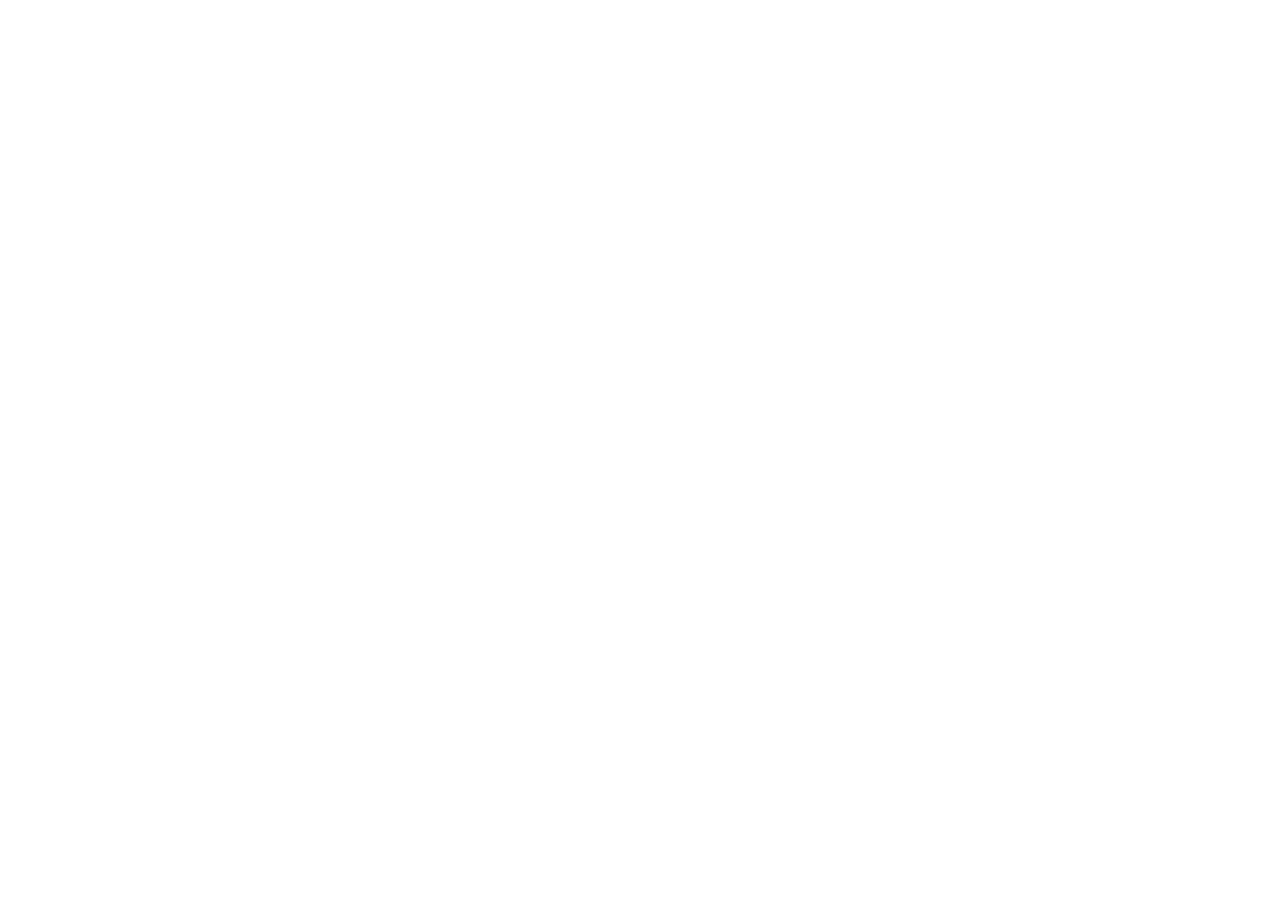
==== index.html @ 4adf553e "Add files via upload" ====
<!DOCTYPE html>
<html lang="en">
<head>
    <meta charset="UTF-8">
    <meta name="viewport" content="width=device-width, initial-scale=1.0">
    <title>Alberto Bottari's Portfolio</title>
    <link rel="icon" type="image/png" href="/assets/briefcase-black-ClYechZN.png">
  <script type="module" crossorigin src="/assets/index-JacabY4X.js"></script>
  <link rel="stylesheet" crossorigin href="/assets/index-0Kqmm0UD.css">
</head>
<body>
<div id="app"></div>

<!-- Load the Vue App -->
</body>
</html>
---- assets/index-0Kqmm0UD.css ----
.active-header[data-v-5cf8b253]{color:var(--color-favourite_yellow)!important}.custom-colorpicker[data-v-df6d7c60]{--p-colorpicker-preview-width: 2rem;--p-colorpicker-preview-height: 2rem}/*! tailwindcss v4.0.7 | MIT License | https://tailwindcss.com */@layer theme{:root,:host{--font-sans:ui-sans-serif,system-ui,sans-serif,"Apple Color Emoji","Segoe UI Emoji","Segoe UI Symbol","Noto Color Emoji";--font-serif:ui-serif,Georgia,Cambria,"Times New Roman",Times,serif;--font-mono:ui-monospace,SFMono-Regular,Menlo,Monaco,Consolas,"Liberation Mono","Courier New",monospace;--color-red-50:oklch(.971 .013 17.38);--color-red-100:oklch(.936 .032 17.717);--color-red-200:oklch(.885 .062 18.334);--color-red-300:oklch(.808 .114 19.571);--color-red-400:oklch(.704 .191 22.216);--color-red-500:oklch(.637 .237 25.331);--color-red-600:oklch(.577 .245 27.325);--color-red-700:oklch(.505 .213 27.518);--color-red-800:oklch(.444 .177 26.899);--color-red-900:oklch(.396 .141 25.723);--color-red-950:oklch(.258 .092 26.042);--color-orange-50:oklch(.98 .016 73.684);--color-orange-100:oklch(.954 .038 75.164);--color-orange-200:oklch(.901 .076 70.697);--color-orange-300:oklch(.837 .128 66.29);--color-orange-400:oklch(.75 .183 55.934);--color-orange-500:oklch(.705 .213 47.604);--color-orange-600:oklch(.646 .222 41.116);--color-orange-700:oklch(.553 .195 38.402);--color-orange-800:oklch(.47 .157 37.304);--color-orange-900:oklch(.408 .123 38.172);--color-orange-950:oklch(.266 .079 36.259);--color-amber-50:oklch(.987 .022 95.277);--color-amber-100:oklch(.962 .059 95.617);--color-amber-200:oklch(.924 .12 95.746);--color-amber-300:oklch(.879 .169 91.605);--color-amber-400:oklch(.828 .189 84.429);--color-amber-500:oklch(.769 .188 70.08);--color-amber-600:oklch(.666 .179 58.318);--color-amber-700:oklch(.555 .163 48.998);--color-amber-800:oklch(.473 .137 46.201);--color-amber-900:oklch(.414 .112 45.904);--color-amber-950:oklch(.279 .077 45.635);--color-yellow-50:oklch(.987 .026 102.212);--color-yellow-100:oklch(.973 .071 103.193);--color-yellow-200:oklch(.945 .129 101.54);--color-yellow-300:oklch(.905 .182 98.111);--color-yellow-400:oklch(.852 .199 91.936);--color-yellow-500:oklch(.795 .184 86.047);--color-yellow-600:oklch(.681 .162 75.834);--color-yellow-700:oklch(.554 .135 66.442);--color-yellow-800:oklch(.476 .114 61.907);--color-yellow-900:oklch(.421 .095 57.708);--color-yellow-950:oklch(.286 .066 53.813);--color-lime-50:oklch(.986 .031 120.757);--color-lime-100:oklch(.967 .067 122.328);--color-lime-200:oklch(.938 .127 124.321);--color-lime-300:oklch(.897 .196 126.665);--color-lime-400:oklch(.841 .238 128.85);--color-lime-500:oklch(.768 .233 130.85);--color-lime-600:oklch(.648 .2 131.684);--color-lime-700:oklch(.532 .157 131.589);--color-lime-800:oklch(.453 .124 130.933);--color-lime-900:oklch(.405 .101 131.063);--color-lime-950:oklch(.274 .072 132.109);--color-green-50:oklch(.982 .018 155.826);--color-green-100:oklch(.962 .044 156.743);--color-green-200:oklch(.925 .084 155.995);--color-green-300:oklch(.871 .15 154.449);--color-green-400:oklch(.792 .209 151.711);--color-green-500:oklch(.723 .219 149.579);--color-green-600:oklch(.627 .194 149.214);--color-green-700:oklch(.527 .154 150.069);--color-green-800:oklch(.448 .119 151.328);--color-green-900:oklch(.393 .095 152.535);--color-green-950:oklch(.266 .065 152.934);--color-emerald-50:oklch(.979 .021 166.113);--color-emerald-100:oklch(.95 .052 163.051);--color-emerald-200:oklch(.905 .093 164.15);--color-emerald-300:oklch(.845 .143 164.978);--color-emerald-400:oklch(.765 .177 163.223);--color-emerald-500:oklch(.696 .17 162.48);--color-emerald-600:oklch(.596 .145 163.225);--color-emerald-700:oklch(.508 .118 165.612);--color-emerald-800:oklch(.432 .095 166.913);--color-emerald-900:oklch(.378 .077 168.94);--color-emerald-950:oklch(.262 .051 172.552);--color-teal-50:oklch(.984 .014 180.72);--color-teal-100:oklch(.953 .051 180.801);--color-teal-200:oklch(.91 .096 180.426);--color-teal-300:oklch(.855 .138 181.071);--color-teal-400:oklch(.777 .152 181.912);--color-teal-500:oklch(.704 .14 182.503);--color-teal-600:oklch(.6 .118 184.704);--color-teal-700:oklch(.511 .096 186.391);--color-teal-800:oklch(.437 .078 188.216);--color-teal-900:oklch(.386 .063 188.416);--color-teal-950:oklch(.277 .046 192.524);--color-cyan-50:oklch(.984 .019 200.873);--color-cyan-100:oklch(.956 .045 203.388);--color-cyan-200:oklch(.917 .08 205.041);--color-cyan-300:oklch(.865 .127 207.078);--color-cyan-400:oklch(.789 .154 211.53);--color-cyan-500:oklch(.715 .143 215.221);--color-cyan-600:oklch(.609 .126 221.723);--color-cyan-700:oklch(.52 .105 223.128);--color-cyan-800:oklch(.45 .085 224.283);--color-cyan-900:oklch(.398 .07 227.392);--color-cyan-950:oklch(.302 .056 229.695);--color-sky-50:oklch(.977 .013 236.62);--color-sky-100:oklch(.951 .026 236.824);--color-sky-200:oklch(.901 .058 230.902);--color-sky-300:oklch(.828 .111 230.318);--color-sky-400:oklch(.746 .16 232.661);--color-sky-500:oklch(.685 .169 237.323);--color-sky-600:oklch(.588 .158 241.966);--color-sky-700:oklch(.5 .134 242.749);--color-sky-800:oklch(.443 .11 240.79);--color-sky-900:oklch(.391 .09 240.876);--color-sky-950:oklch(.293 .066 243.157);--color-blue-50:oklch(.97 .014 254.604);--color-blue-100:oklch(.932 .032 255.585);--color-blue-200:oklch(.882 .059 254.128);--color-blue-300:oklch(.809 .105 251.813);--color-blue-400:oklch(.707 .165 254.624);--color-blue-500:oklch(.623 .214 259.815);--color-blue-600:oklch(.546 .245 262.881);--color-blue-700:oklch(.488 .243 264.376);--color-blue-800:oklch(.424 .199 265.638);--color-blue-900:oklch(.379 .146 265.522);--color-blue-950:oklch(.282 .091 267.935);--color-indigo-50:oklch(.962 .018 272.314);--color-indigo-100:oklch(.93 .034 272.788);--color-indigo-200:oklch(.87 .065 274.039);--color-indigo-300:oklch(.785 .115 274.713);--color-indigo-400:oklch(.673 .182 276.935);--color-indigo-500:oklch(.585 .233 277.117);--color-indigo-600:oklch(.511 .262 276.966);--color-indigo-700:oklch(.457 .24 277.023);--color-indigo-800:oklch(.398 .195 277.366);--color-indigo-900:oklch(.359 .144 278.697);--color-indigo-950:oklch(.257 .09 281.288);--color-violet-50:oklch(.969 .016 293.756);--color-violet-100:oklch(.943 .029 294.588);--color-violet-200:oklch(.894 .057 293.283);--color-violet-300:oklch(.811 .111 293.571);--color-violet-400:oklch(.702 .183 293.541);--color-violet-500:oklch(.606 .25 292.717);--color-violet-600:oklch(.541 .281 293.009);--color-violet-700:oklch(.491 .27 292.581);--color-violet-800:oklch(.432 .232 292.759);--color-violet-900:oklch(.38 .189 293.745);--color-violet-950:oklch(.283 .141 291.089);--color-purple-50:oklch(.977 .014 308.299);--color-purple-100:oklch(.946 .033 307.174);--color-purple-200:oklch(.902 .063 306.703);--color-purple-300:oklch(.827 .119 306.383);--color-purple-400:oklch(.714 .203 305.504);--color-purple-500:oklch(.627 .265 303.9);--color-purple-600:oklch(.558 .288 302.321);--color-purple-700:oklch(.496 .265 301.924);--color-purple-800:oklch(.438 .218 303.724);--color-purple-900:oklch(.381 .176 304.987);--color-purple-950:oklch(.291 .149 302.717);--color-fuchsia-50:oklch(.977 .017 320.058);--color-fuchsia-100:oklch(.952 .037 318.852);--color-fuchsia-200:oklch(.903 .076 319.62);--color-fuchsia-300:oklch(.833 .145 321.434);--color-fuchsia-400:oklch(.74 .238 322.16);--color-fuchsia-500:oklch(.667 .295 322.15);--color-fuchsia-600:oklch(.591 .293 322.896);--color-fuchsia-700:oklch(.518 .253 323.949);--color-fuchsia-800:oklch(.452 .211 324.591);--color-fuchsia-900:oklch(.401 .17 325.612);--color-fuchsia-950:oklch(.293 .136 325.661);--color-pink-50:oklch(.971 .014 343.198);--color-pink-100:oklch(.948 .028 342.258);--color-pink-200:oklch(.899 .061 343.231);--color-pink-300:oklch(.823 .12 346.018);--color-pink-400:oklch(.718 .202 349.761);--color-pink-500:oklch(.656 .241 354.308);--color-pink-600:oklch(.592 .249 .584);--color-pink-700:oklch(.525 .223 3.958);--color-pink-800:oklch(.459 .187 3.815);--color-pink-900:oklch(.408 .153 2.432);--color-pink-950:oklch(.284 .109 3.907);--color-rose-50:oklch(.969 .015 12.422);--color-rose-100:oklch(.941 .03 12.58);--color-rose-200:oklch(.892 .058 10.001);--color-rose-300:oklch(.81 .117 11.638);--color-rose-400:oklch(.712 .194 13.428);--color-rose-500:oklch(.645 .246 16.439);--color-rose-600:oklch(.586 .253 17.585);--color-rose-700:oklch(.514 .222 16.935);--color-rose-800:oklch(.455 .188 13.697);--color-rose-900:oklch(.41 .159 10.272);--color-rose-950:oklch(.271 .105 12.094);--color-slate-50:oklch(.984 .003 247.858);--color-slate-100:oklch(.968 .007 247.896);--color-slate-200:oklch(.929 .013 255.508);--color-slate-300:oklch(.869 .022 252.894);--color-slate-400:oklch(.704 .04 256.788);--color-slate-500:oklch(.554 .046 257.417);--color-slate-600:oklch(.446 .043 257.281);--color-slate-700:oklch(.372 .044 257.287);--color-slate-800:oklch(.279 .041 260.031);--color-slate-900:oklch(.208 .042 265.755);--color-slate-950:oklch(.129 .042 264.695);--color-gray-50:oklch(.985 .002 247.839);--color-gray-100:oklch(.967 .003 264.542);--color-gray-200:oklch(.928 .006 264.531);--color-gray-300:oklch(.872 .01 258.338);--color-gray-400:oklch(.707 .022 261.325);--color-gray-500:oklch(.551 .027 264.364);--color-gray-600:oklch(.446 .03 256.802);--color-gray-700:oklch(.373 .034 259.733);--color-gray-800:oklch(.278 .033 256.848);--color-gray-900:oklch(.21 .034 264.665);--color-gray-950:oklch(.13 .028 261.692);--color-zinc-50:oklch(.985 0 0);--color-zinc-100:oklch(.967 .001 286.375);--color-zinc-200:oklch(.92 .004 286.32);--color-zinc-300:oklch(.871 .006 286.286);--color-zinc-400:oklch(.705 .015 286.067);--color-zinc-500:oklch(.552 .016 285.938);--color-zinc-600:oklch(.442 .017 285.786);--color-zinc-700:oklch(.37 .013 285.805);--color-zinc-800:oklch(.274 .006 286.033);--color-zinc-900:oklch(.21 .006 285.885);--color-zinc-950:oklch(.141 .005 285.823);--color-neutral-50:oklch(.985 0 0);--color-neutral-100:oklch(.97 0 0);--color-neutral-200:oklch(.922 0 0);--color-neutral-300:oklch(.87 0 0);--color-neutral-400:oklch(.708 0 0);--color-neutral-500:oklch(.556 0 0);--color-neutral-600:oklch(.439 0 0);--color-neutral-700:oklch(.371 0 0);--color-neutral-800:oklch(.269 0 0);--color-neutral-900:oklch(.205 0 0);--color-neutral-950:oklch(.145 0 0);--color-stone-50:oklch(.985 .001 106.423);--color-stone-100:oklch(.97 .001 106.424);--color-stone-200:oklch(.923 .003 48.717);--color-stone-300:oklch(.869 .005 56.366);--color-stone-400:oklch(.709 .01 56.259);--color-stone-500:oklch(.553 .013 58.071);--color-stone-600:oklch(.444 .011 73.639);--color-stone-700:oklch(.374 .01 67.558);--color-stone-800:oklch(.268 .007 34.298);--color-stone-900:oklch(.216 .006 56.043);--color-stone-950:oklch(.147 .004 49.25);--color-black:#000;--color-white:#fff;--spacing:.25rem;--breakpoint-sm:40rem;--breakpoint-md:48rem;--breakpoint-lg:64rem;--breakpoint-xl:80rem;--breakpoint-2xl:96rem;--container-3xs:16rem;--container-2xs:18rem;--container-xs:20rem;--container-sm:24rem;--container-md:28rem;--container-lg:32rem;--container-xl:36rem;--container-2xl:42rem;--container-3xl:48rem;--container-4xl:56rem;--container-5xl:64rem;--container-6xl:72rem;--container-7xl:80rem;--text-xs:.75rem;--text-xs--line-height:calc(1/.75);--text-sm:.875rem;--text-sm--line-height:calc(1.25/.875);--text-base:1rem;--text-base--line-height: 1.5 ;--text-lg:1.125rem;--text-lg--line-height:calc(1.75/1.125);--text-xl:1.25rem;--text-xl--line-height:calc(1.75/1.25);--text-2xl:1.5rem;--text-2xl--line-height:calc(2/1.5);--text-3xl:1.875rem;--text-3xl--line-height: 1.2 ;--text-4xl:2.25rem;--text-4xl--line-height:calc(2.5/2.25);--text-5xl:3rem;--text-5xl--line-height:1;--text-6xl:3.75rem;--text-6xl--line-height:1;--text-7xl:4.5rem;--text-7xl--line-height:1;--text-8xl:6rem;--text-8xl--line-height:1;--text-9xl:8rem;--text-9xl--line-height:1;--font-weight-thin:100;--font-weight-extralight:200;--font-weight-light:300;--font-weight-normal:400;--font-weight-medium:500;--font-weight-semibold:600;--font-weight-bold:700;--font-weight-extrabold:800;--font-weight-black:900;--tracking-tighter:-.05em;--tracking-tight:-.025em;--tracking-normal:0em;--tracking-wide:.025em;--tracking-wider:.05em;--tracking-widest:.1em;--leading-tight:1.25;--leading-snug:1.375;--leading-normal:1.5;--leading-relaxed:1.625;--leading-loose:2;--radius-xs:.125rem;--radius-sm:.25rem;--radius-md:.375rem;--radius-lg:.5rem;--radius-xl:.75rem;--radius-2xl:1rem;--radius-3xl:1.5rem;--radius-4xl:2rem;--shadow-2xs:0 1px #0000000d;--shadow-xs:0 1px 2px 0 #0000000d;--shadow-sm:0 1px 3px 0 #0000001a,0 1px 2px -1px #0000001a;--shadow-md:0 4px 6px -1px #0000001a,0 2px 4px -2px #0000001a;--shadow-lg:0 10px 15px -3px #0000001a,0 4px 6px -4px #0000001a;--shadow-xl:0 20px 25px -5px #0000001a,0 8px 10px -6px #0000001a;--shadow-2xl:0 25px 50px -12px #00000040;--inset-shadow-2xs:inset 0 1px #0000000d;--inset-shadow-xs:inset 0 1px 1px #0000000d;--inset-shadow-sm:inset 0 2px 4px #0000000d;--drop-shadow-xs:0 1px 1px #0000000d;--drop-shadow-sm:0 1px 2px #00000026;--drop-shadow-md:0 3px 3px #0000001f;--drop-shadow-lg:0 4px 4px #00000026;--drop-shadow-xl:0 9px 7px #0000001a;--drop-shadow-2xl:0 25px 25px #00000026;--ease-in:cubic-bezier(.4,0,1,1);--ease-out:cubic-bezier(0,0,.2,1);--ease-in-out:cubic-bezier(.4,0,.2,1);--animate-spin:spin 1s linear infinite;--animate-ping:ping 1s cubic-bezier(0,0,.2,1)infinite;--animate-pulse:pulse 2s cubic-bezier(.4,0,.6,1)infinite;--animate-bounce:bounce 1s infinite;--blur-xs:4px;--blur-sm:8px;--blur-md:12px;--blur-lg:16px;--blur-xl:24px;--blur-2xl:40px;--blur-3xl:64px;--perspective-dramatic:100px;--perspective-near:300px;--perspective-normal:500px;--perspective-midrange:800px;--perspective-distant:1200px;--aspect-video:16/9;--default-transition-duration:.15s;--default-transition-timing-function:cubic-bezier(.4,0,.2,1);--default-font-family:var(--font-sans);--default-font-feature-settings:var(--font-sans--font-feature-settings);--default-font-variation-settings:var(--font-sans--font-variation-settings);--default-mono-font-family:var(--font-mono);--default-mono-font-feature-settings:var(--font-mono--font-feature-settings);--default-mono-font-variation-settings:var(--font-mono--font-variation-settings);--color-favourite_yellow:#fa0}}@layer base{*,:after,:before,::backdrop{box-sizing:border-box;border:0 solid;margin:0;padding:0}::file-selector-button{box-sizing:border-box;border:0 solid;margin:0;padding:0}html,:host{-webkit-text-size-adjust:100%;-moz-tab-size:4;tab-size:4;line-height:1.5;font-family:var(--default-font-family,ui-sans-serif,system-ui,sans-serif,"Apple Color Emoji","Segoe UI Emoji","Segoe UI Symbol","Noto Color Emoji");font-feature-settings:var(--default-font-feature-settings,normal);font-variation-settings:var(--default-font-variation-settings,normal);-webkit-tap-highlight-color:transparent}body{line-height:inherit}hr{height:0;color:inherit;border-top-width:1px}abbr:where([title]){-webkit-text-decoration:underline dotted;text-decoration:underline dotted}h1,h2,h3,h4,h5,h6{font-size:inherit;font-weight:inherit}a{color:inherit;-webkit-text-decoration:inherit;text-decoration:inherit}b,strong{font-weight:bolder}code,kbd,samp,pre{font-family:var(--default-mono-font-family,ui-monospace,SFMono-Regular,Menlo,Monaco,Consolas,"Liberation Mono","Courier New",monospace);font-feature-settings:var(--default-mono-font-feature-settings,normal);font-variation-settings:var(--default-mono-font-variation-settings,normal);font-size:1em}small{font-size:80%}sub,sup{vertical-align:baseline;font-size:75%;line-height:0;position:relative}sub{bottom:-.25em}sup{top:-.5em}table{text-indent:0;border-color:inherit;border-collapse:collapse}:-moz-focusring{outline:auto}progress{vertical-align:baseline}summary{display:list-item}ol,ul,menu{list-style:none}img,svg,video,canvas,audio,iframe,embed,object{vertical-align:middle;display:block}img,video{max-width:100%;height:auto}button,input,select,optgroup,textarea{font:inherit;font-feature-settings:inherit;font-variation-settings:inherit;letter-spacing:inherit;color:inherit;opacity:1;background-color:#0000;border-radius:0}::file-selector-button{font:inherit;font-feature-settings:inherit;font-variation-settings:inherit;letter-spacing:inherit;color:inherit;opacity:1;background-color:#0000;border-radius:0}:where(select:is([multiple],[size])) optgroup{font-weight:bolder}:where(select:is([multiple],[size])) optgroup option{padding-inline-start:20px}::file-selector-button{margin-inline-end:4px}::placeholder{opacity:1;color:color-mix(in oklab,currentColor 50%,transparent)}textarea{resize:vertical}::-webkit-search-decoration{-webkit-appearance:none}::-webkit-date-and-time-value{min-height:1lh;text-align:inherit}::-webkit-datetime-edit{display:inline-flex}::-webkit-datetime-edit-fields-wrapper{padding:0}::-webkit-datetime-edit{padding-block:0}::-webkit-datetime-edit-year-field{padding-block:0}::-webkit-datetime-edit-month-field{padding-block:0}::-webkit-datetime-edit-day-field{padding-block:0}::-webkit-datetime-edit-hour-field{padding-block:0}::-webkit-datetime-edit-minute-field{padding-block:0}::-webkit-datetime-edit-second-field{padding-block:0}::-webkit-datetime-edit-millisecond-field{padding-block:0}::-webkit-datetime-edit-meridiem-field{padding-block:0}:-moz-ui-invalid{box-shadow:none}button,input:where([type=button],[type=reset],[type=submit]){-webkit-appearance:button;-moz-appearance:button;appearance:button}::file-selector-button{-webkit-appearance:button;-moz-appearance:button;appearance:button}::-webkit-inner-spin-button{height:auto}::-webkit-outer-spin-button{height:auto}[hidden]:where(:not([hidden=until-found])){display:none!important}}@layer components;@layer utilities{.visible{visibility:visible}.sr-only{clip:rect(0,0,0,0);white-space:nowrap;border-width:0;width:1px;height:1px;margin:-1px;padding:0;position:absolute;overflow:hidden}.absolute{position:absolute}.fixed{position:fixed}.relative{position:relative}.static{position:static}.sticky{position:sticky}.z-10{z-index:10}.\!container{width:100%!important}@media (width>=40rem){.\!container{max-width:40rem!important}}@media (width>=48rem){.\!container{max-width:48rem!important}}@media (width>=64rem){.\!container{max-width:64rem!important}}@media (width>=80rem){.\!container{max-width:80rem!important}}@media (width>=96rem){.\!container{max-width:96rem!important}}.container{width:100%}@media (width>=40rem){.container{max-width:40rem}}@media (width>=48rem){.container{max-width:48rem}}@media (width>=64rem){.container{max-width:64rem}}@media (width>=80rem){.container{max-width:80rem}}@media (width>=96rem){.container{max-width:96rem}}.m-0{margin:calc(var(--spacing)*0)}.m-3{margin:calc(var(--spacing)*3)}.m-4{margin:calc(var(--spacing)*4)}.m-auto{margin:auto}.mx-auto{margin-inline:auto}.my-auto{margin-block:auto}.mt-2{margin-top:calc(var(--spacing)*2)}.mt-4{margin-top:calc(var(--spacing)*4)}.mt-10{margin-top:calc(var(--spacing)*10)}.mr-2{margin-right:calc(var(--spacing)*2)}.mb-8{margin-bottom:calc(var(--spacing)*8)}.block{display:block}.flex{display:flex}.grid{display:grid}.hidden{display:none}.inline{display:inline}.inline-block{display:inline-block}.inline-flex{display:inline-flex}.table{display:table}.aspect-\[3\/4\]{aspect-ratio:3/4}.h-8{height:calc(var(--spacing)*8)}.h-64{height:calc(var(--spacing)*64)}.h-full{height:100%}.max-h-90{max-height:calc(var(--spacing)*90)}.w-8{width:calc(var(--spacing)*8)}.w-10{width:calc(var(--spacing)*10)}.w-22{width:calc(var(--spacing)*22)}.w-fit{width:fit-content}.w-full{width:100%}.max-w-4xl{max-width:var(--container-4xl)}.max-w-7xl{max-width:var(--container-7xl)}.max-w-\[10rem\]{max-width:10rem}.flex-shrink{flex-shrink:1}.flex-grow{flex-grow:1}.transform{transform:var(--tw-rotate-x)var(--tw-rotate-y)var(--tw-rotate-z)var(--tw-skew-x)var(--tw-skew-y)}.cursor-not-allowed{cursor:not-allowed}.cursor-pointer{cursor:pointer}.resize{resize:both}.grid-cols-1{grid-template-columns:repeat(1,minmax(0,1fr))}.flex-col{flex-direction:column}.flex-row{flex-direction:row}.flex-wrap{flex-wrap:wrap}.place-content-center{place-content:center}.items-center{align-items:center}.justify-center{justify-content:center}.gap-2{gap:calc(var(--spacing)*2)}.gap-4{gap:calc(var(--spacing)*4)}.gap-8{gap:calc(var(--spacing)*8)}:where(.space-y-2>:not(:last-child)){--tw-space-y-reverse:0;margin-block-start:calc(calc(var(--spacing)*2)*var(--tw-space-y-reverse));margin-block-end:calc(calc(var(--spacing)*2)*calc(1 - var(--tw-space-y-reverse)))}:where(.space-y-10>:not(:last-child)){--tw-space-y-reverse:0;margin-block-start:calc(calc(var(--spacing)*10)*var(--tw-space-y-reverse));margin-block-end:calc(calc(var(--spacing)*10)*calc(1 - var(--tw-space-y-reverse)))}:where(.space-x-4>:not(:last-child)){--tw-space-x-reverse:0;margin-inline-start:calc(calc(var(--spacing)*4)*var(--tw-space-x-reverse));margin-inline-end:calc(calc(var(--spacing)*4)*calc(1 - var(--tw-space-x-reverse)))}.rounded{border-radius:.25rem}.rounded-full{border-radius:3.40282e38px}.rounded-md{border-radius:var(--radius-md)}.rounded-xs{border-radius:var(--radius-xs)}.border{border-style:var(--tw-border-style);border-width:1px}.bg-white{background-color:var(--color-white)}.bg-cover{background-size:cover}.bg-center{background-position:50%}.object-contain{object-fit:contain}.p-1{padding:calc(var(--spacing)*1)}.p-2{padding:calc(var(--spacing)*2)}.px-3{padding-inline:calc(var(--spacing)*3)}.px-4{padding-inline:calc(var(--spacing)*4)}.px-12{padding-inline:calc(var(--spacing)*12)}.py-1{padding-block:calc(var(--spacing)*1)}.py-6{padding-block:calc(var(--spacing)*6)}.pt-1{padding-top:calc(var(--spacing)*1)}.pt-4{padding-top:calc(var(--spacing)*4)}.pt-6{padding-top:calc(var(--spacing)*6)}.pt-8{padding-top:calc(var(--spacing)*8)}.pb-2{padding-bottom:calc(var(--spacing)*2)}.pb-4{padding-bottom:calc(var(--spacing)*4)}.pb-6{padding-bottom:calc(var(--spacing)*6)}.pb-10{padding-bottom:calc(var(--spacing)*10)}.pb-12{padding-bottom:calc(var(--spacing)*12)}.pl-2{padding-left:calc(var(--spacing)*2)}.pl-4{padding-left:calc(var(--spacing)*4)}.text-center{text-align:center}.font-mono{font-family:var(--font-mono)}.text-lg{font-size:var(--text-lg);line-height:var(--tw-leading,var(--text-lg--line-height))}.text-sm{font-size:var(--text-sm);line-height:var(--tw-leading,var(--text-sm--line-height))}.text-xl{font-size:var(--text-xl);line-height:var(--tw-leading,var(--text-xl--line-height))}.font-bold{--tw-font-weight:var(--font-weight-bold);font-weight:var(--font-weight-bold)}.font-medium{--tw-font-weight:var(--font-weight-medium);font-weight:var(--font-weight-medium)}.text-black{color:var(--color-black)}.text-favourite_yellow{color:var(--color-favourite_yellow)}.text-gray-400{color:var(--color-gray-400)}.text-white{color:var(--color-white)}.capitalize{text-transform:capitalize}.lowercase{text-transform:lowercase}.uppercase{text-transform:uppercase}.underline{text-decoration-line:underline}.ring{--tw-ring-shadow:var(--tw-ring-inset,)0 0 0 calc(1px + var(--tw-ring-offset-width))var(--tw-ring-color,currentColor);box-shadow:var(--tw-inset-shadow),var(--tw-inset-ring-shadow),var(--tw-ring-offset-shadow),var(--tw-ring-shadow),var(--tw-shadow)}.shadow,.shadow-sm{--tw-shadow:0 1px 3px 0 var(--tw-shadow-color,#0000001a),0 1px 2px -1px var(--tw-shadow-color,#0000001a);box-shadow:var(--tw-inset-shadow),var(--tw-inset-ring-shadow),var(--tw-ring-offset-shadow),var(--tw-ring-shadow),var(--tw-shadow)}.outline{outline-style:var(--tw-outline-style);outline-width:1px}.blur{--tw-blur:blur(8px);filter:var(--tw-blur,)var(--tw-brightness,)var(--tw-contrast,)var(--tw-grayscale,)var(--tw-hue-rotate,)var(--tw-invert,)var(--tw-saturate,)var(--tw-sepia,)var(--tw-drop-shadow,)}.\!filter{filter:var(--tw-blur,)var(--tw-brightness,)var(--tw-contrast,)var(--tw-grayscale,)var(--tw-hue-rotate,)var(--tw-invert,)var(--tw-saturate,)var(--tw-sepia,)var(--tw-drop-shadow,)!important}.filter{filter:var(--tw-blur,)var(--tw-brightness,)var(--tw-contrast,)var(--tw-grayscale,)var(--tw-hue-rotate,)var(--tw-invert,)var(--tw-saturate,)var(--tw-sepia,)var(--tw-drop-shadow,)}.\!transition{transition-property:color,background-color,border-color,outline-color,text-decoration-color,fill,stroke,--tw-gradient-from,--tw-gradient-via,--tw-gradient-to,opacity,box-shadow,transform,translate,scale,rotate,filter,-webkit-backdrop-filter,backdrop-filter!important;transition-timing-function:var(--tw-ease,var(--default-transition-timing-function))!important;transition-duration:var(--tw-duration,var(--default-transition-duration))!important}.transition{transition-property:color,background-color,border-color,outline-color,text-decoration-color,fill,stroke,--tw-gradient-from,--tw-gradient-via,--tw-gradient-to,opacity,box-shadow,transform,translate,scale,rotate,filter,-webkit-backdrop-filter,backdrop-filter;transition-timing-function:var(--tw-ease,var(--default-transition-timing-function));transition-duration:var(--tw-duration,var(--default-transition-duration))}.duration-300{--tw-duration:.3s;transition-duration:.3s}.ease-in-out{--tw-ease:var(--ease-in-out);transition-timing-function:var(--ease-in-out)}@media (hover:hover){.hover\:underline:hover{text-decoration-line:underline}}@media (width<64rem){.max-lg\:flex{display:flex}.max-lg\:h-full{height:100%}.max-lg\:items-center{align-items:center}.max-lg\:justify-center{justify-content:center}}@media (width<40rem){.max-sm\:w-full{width:100%}.max-sm\:justify-center{justify-content:center}.max-sm\:text-center{text-align:center}}@media (width>=400px){.min-\[400px\]\:px-16{padding-inline:calc(var(--spacing)*16)}}@media (width>=500px){.min-\[500px\]\:px-30{padding-inline:calc(var(--spacing)*30)}}@media (width>=40rem){.sm\:block{display:block}.sm\:hidden{display:none}.sm\:w-25{width:calc(var(--spacing)*25)}.sm\:w-fit{width:fit-content}.sm\:p-2{padding:calc(var(--spacing)*2)}.sm\:p-4{padding:calc(var(--spacing)*4)}.sm\:px-0{padding-inline:calc(var(--spacing)*0)}}@media (width>=48rem){.md\:order-1{order:1}.md\:order-2{order:2}.md\:order-none{order:0}.md\:w-31{width:calc(var(--spacing)*31)}.md\:grid-cols-2{grid-template-columns:repeat(2,minmax(0,1fr))}.md\:flex-row{flex-direction:row}.md\:p-7{padding:calc(var(--spacing)*7)}}@media (width>=64rem){.lg\:w-28{width:calc(var(--spacing)*28)}.lg\:place-content-center{place-content:center}}}#app{height:100%}.headerless-panel{--p-panel-header-padding:0;--p-panel-content-padding:.25rem;--p-panel-footer-padding:0}.custom-icon{font-size:5rem}.custom-carousel{--p-carousel-indicator-active-background:var(--color-favourite_yellow)}.CVButton{color:#fff;border-radius:6px;padding:4px 12px;font-size:14px;text-decoration:none;position:absolute;top:8px;right:8px;box-shadow:2px 2px 5px #fff}@keyframes spin{to{transform:rotate(360deg)}}@keyframes ping{75%,to{opacity:0;transform:scale(2)}}@keyframes pulse{50%{opacity:.5}}@keyframes bounce{0%,to{animation-timing-function:cubic-bezier(.8,0,1,1);transform:translateY(-25%)}50%{animation-timing-function:cubic-bezier(0,0,.2,1);transform:none}}@property --tw-rotate-x{syntax:"*";inherits:false;initial-value:rotateX(0)}@property --tw-rotate-y{syntax:"*";inherits:false;initial-value:rotateY(0)}@property --tw-rotate-z{syntax:"*";inherits:false;initial-value:rotateZ(0)}@property --tw-skew-x{syntax:"*";inherits:false;initial-value:skewX(0)}@property --tw-skew-y{syntax:"*";inherits:false;initial-value:skewY(0)}@property --tw-space-y-reverse{syntax:"*";inherits:false;initial-value:0}@property --tw-space-x-reverse{syntax:"*";inherits:false;initial-value:0}@property --tw-border-style{syntax:"*";inherits:false;initial-value:solid}@property --tw-font-weight{syntax:"*";inherits:false}@property --tw-shadow{syntax:"*";inherits:false;initial-value:0 0 #0000}@property --tw-shadow-color{syntax:"*";inherits:false}@property --tw-inset-shadow{syntax:"*";inherits:false;initial-value:0 0 #0000}@property --tw-inset-shadow-color{syntax:"*";inherits:false}@property --tw-ring-color{syntax:"*";inherits:false}@property --tw-ring-shadow{syntax:"*";inherits:false;initial-value:0 0 #0000}@property --tw-inset-ring-color{syntax:"*";inherits:false}@property --tw-inset-ring-shadow{syntax:"*";inherits:false;initial-value:0 0 #0000}@property --tw-ring-inset{syntax:"*";inherits:false}@property --tw-ring-offset-width{syntax:"<length>";inherits:false;initial-value:0}@property --tw-ring-offset-color{syntax:"*";inherits:false;initial-value:#fff}@property --tw-ring-offset-shadow{syntax:"*";inherits:false;initial-value:0 0 #0000}@property --tw-outline-style{syntax:"*";inherits:false;initial-value:solid}@property --tw-blur{syntax:"*";inherits:false}@property --tw-brightness{syntax:"*";inherits:false}@property --tw-contrast{syntax:"*";inherits:false}@property --tw-grayscale{syntax:"*";inherits:false}@property --tw-hue-rotate{syntax:"*";inherits:false}@property --tw-invert{syntax:"*";inherits:false}@property --tw-opacity{syntax:"*";inherits:false}@property --tw-saturate{syntax:"*";inherits:false}@property --tw-sepia{syntax:"*";inherits:false}@property --tw-drop-shadow{syntax:"*";inherits:false}@property --tw-duration{syntax:"*";inherits:false}@property --tw-ease{syntax:"*";inherits:false}@font-face{font-family:primeicons;font-display:block;src:url(/assets/primeicons-DMOk5skT.eot);src:url(/assets/primeicons-DMOk5skT.eot?#iefix) format("embedded-opentype"),url(/assets/primeicons-C6QP2o4f.woff2) format("woff2"),url(/assets/primeicons-WjwUDZjB.woff) format("woff"),url(/assets/primeicons-MpK4pl85.ttf) format("truetype"),url(/assets/primeicons-Dr5RGzOO.svg?#primeicons) format("svg");font-weight:400;font-style:normal}.pi{font-family:primeicons;speak:none;font-style:normal;font-weight:400;font-variant:normal;text-transform:none;line-height:1;display:inline-block;-webkit-font-smoothing:antialiased;-moz-osx-font-smoothing:grayscale}.pi:before{--webkit-backface-visibility:hidden;backface-visibility:hidden}.pi-fw{width:1.28571429em;text-align:center}.pi-spin{-webkit-animation:fa-spin 2s infinite linear;animation:fa-spin 2s infinite linear}@media (prefers-reduced-motion: reduce){.pi-spin{-webkit-animation-delay:-1ms;animation-delay:-1ms;-webkit-animation-duration:1ms;animation-duration:1ms;-webkit-animation-iteration-count:1;animation-iteration-count:1;-webkit-transition-delay:0s;transition-delay:0s;-webkit-transition-duration:0s;transition-duration:0s}}@-webkit-keyframes fa-spin{0%{-webkit-transform:rotate(0deg);transform:rotate(0)}to{-webkit-transform:rotate(359deg);transform:rotate(359deg)}}@keyframes fa-spin{0%{-webkit-transform:rotate(0deg);transform:rotate(0)}to{-webkit-transform:rotate(359deg);transform:rotate(359deg)}}.pi-folder-plus:before{content:""}.pi-receipt:before{content:""}.pi-asterisk:before{content:""}.pi-face-smile:before{content:""}.pi-pinterest:before{content:""}.pi-expand:before{content:""}.pi-pen-to-square:before{content:""}.pi-wave-pulse:before{content:""}.pi-turkish-lira:before{content:""}.pi-spinner-dotted:before{content:""}.pi-crown:before{content:""}.pi-pause-circle:before{content:""}.pi-warehouse:before{content:""}.pi-objects-column:before{content:""}.pi-clipboard:before{content:""}.pi-play-circle:before{content:""}.pi-venus:before{content:""}.pi-cart-minus:before{content:""}.pi-file-plus:before{content:""}.pi-microchip:before{content:""}.pi-twitch:before{content:""}.pi-building-columns:before{content:""}.pi-file-check:before{content:""}.pi-microchip-ai:before{content:""}.pi-trophy:before{content:""}.pi-barcode:before{content:""}.pi-file-arrow-up:before{content:""}.pi-mars:before{content:""}.pi-tiktok:before{content:""}.pi-arrow-up-right-and-arrow-down-left-from-center:before{content:""}.pi-ethereum:before{content:""}.pi-list-check:before{content:""}.pi-thumbtack:before{content:""}.pi-arrow-down-left-and-arrow-up-right-to-center:before{content:""}.pi-equals:before{content:""}.pi-lightbulb:before{content:""}.pi-star-half:before{content:""}.pi-address-book:before{content:""}.pi-chart-scatter:before{content:""}.pi-indian-rupee:before{content:""}.pi-star-half-fill:before{content:""}.pi-cart-arrow-down:before{content:""}.pi-calendar-clock:before{content:""}.pi-sort-up-fill:before{content:""}.pi-sparkles:before{content:""}.pi-bullseye:before{content:""}.pi-sort-down-fill:before{content:""}.pi-graduation-cap:before{content:""}.pi-hammer:before{content:""}.pi-bell-slash:before{content:""}.pi-gauge:before{content:""}.pi-shop:before{content:""}.pi-headphones:before{content:""}.pi-eraser:before{content:""}.pi-stopwatch:before{content:""}.pi-verified:before{content:""}.pi-delete-left:before{content:""}.pi-hourglass:before{content:""}.pi-truck:before{content:""}.pi-wrench:before{content:""}.pi-microphone:before{content:""}.pi-megaphone:before{content:""}.pi-arrow-right-arrow-left:before{content:""}.pi-bitcoin:before{content:""}.pi-file-edit:before{content:""}.pi-language:before{content:""}.pi-file-export:before{content:""}.pi-file-import:before{content:""}.pi-file-word:before{content:""}.pi-gift:before{content:""}.pi-cart-plus:before{content:""}.pi-thumbs-down-fill:before{content:""}.pi-thumbs-up-fill:before{content:""}.pi-arrows-alt:before{content:""}.pi-calculator:before{content:""}.pi-sort-alt-slash:before{content:""}.pi-arrows-h:before{content:""}.pi-arrows-v:before{content:""}.pi-pound:before{content:""}.pi-prime:before{content:""}.pi-chart-pie:before{content:""}.pi-reddit:before{content:""}.pi-code:before{content:""}.pi-sync:before{content:""}.pi-shopping-bag:before{content:""}.pi-server:before{content:""}.pi-database:before{content:""}.pi-hashtag:before{content:""}.pi-bookmark-fill:before{content:""}.pi-filter-fill:before{content:""}.pi-heart-fill:before{content:""}.pi-flag-fill:before{content:""}.pi-circle:before{content:""}.pi-circle-fill:before{content:""}.pi-bolt:before{content:""}.pi-history:before{content:""}.pi-box:before{content:""}.pi-at:before{content:""}.pi-arrow-up-right:before{content:""}.pi-arrow-up-left:before{content:""}.pi-arrow-down-left:before{content:""}.pi-arrow-down-right:before{content:""}.pi-telegram:before{content:""}.pi-stop-circle:before{content:""}.pi-stop:before{content:""}.pi-whatsapp:before{content:""}.pi-building:before{content:""}.pi-qrcode:before{content:""}.pi-car:before{content:""}.pi-instagram:before{content:""}.pi-linkedin:before{content:""}.pi-send:before{content:""}.pi-slack:before{content:""}.pi-sun:before{content:""}.pi-moon:before{content:""}.pi-vimeo:before{content:""}.pi-youtube:before{content:""}.pi-flag:before{content:""}.pi-wallet:before{content:""}.pi-map:before{content:""}.pi-link:before{content:""}.pi-credit-card:before{content:""}.pi-discord:before{content:""}.pi-percentage:before{content:""}.pi-euro:before{content:""}.pi-book:before{content:""}.pi-shield:before{content:""}.pi-paypal:before{content:""}.pi-amazon:before{content:""}.pi-phone:before{content:""}.pi-filter-slash:before{content:""}.pi-facebook:before{content:""}.pi-github:before{content:""}.pi-twitter:before{content:""}.pi-step-backward-alt:before{content:""}.pi-step-forward-alt:before{content:""}.pi-forward:before{content:""}.pi-backward:before{content:""}.pi-fast-backward:before{content:""}.pi-fast-forward:before{content:""}.pi-pause:before{content:""}.pi-play:before{content:""}.pi-compass:before{content:""}.pi-id-card:before{content:""}.pi-ticket:before{content:""}.pi-file-o:before{content:""}.pi-reply:before{content:""}.pi-directions-alt:before{content:""}.pi-directions:before{content:""}.pi-thumbs-up:before{content:""}.pi-thumbs-down:before{content:""}.pi-sort-numeric-down-alt:before{content:""}.pi-sort-numeric-up-alt:before{content:""}.pi-sort-alpha-down-alt:before{content:""}.pi-sort-alpha-up-alt:before{content:""}.pi-sort-numeric-down:before{content:""}.pi-sort-numeric-up:before{content:""}.pi-sort-alpha-down:before{content:""}.pi-sort-alpha-up:before{content:""}.pi-sort-alt:before{content:""}.pi-sort-amount-up:before{content:""}.pi-sort-amount-down:before{content:""}.pi-sort-amount-down-alt:before{content:""}.pi-sort-amount-up-alt:before{content:""}.pi-palette:before{content:""}.pi-undo:before{content:""}.pi-desktop:before{content:""}.pi-sliders-v:before{content:""}.pi-sliders-h:before{content:""}.pi-search-plus:before{content:""}.pi-search-minus:before{content:""}.pi-file-excel:before{content:""}.pi-file-pdf:before{content:""}.pi-check-square:before{content:""}.pi-chart-line:before{content:""}.pi-user-edit:before{content:""}.pi-exclamation-circle:before{content:""}.pi-android:before{content:""}.pi-google:before{content:""}.pi-apple:before{content:""}.pi-microsoft:before{content:""}.pi-heart:before{content:""}.pi-mobile:before{content:""}.pi-tablet:before{content:""}.pi-key:before{content:""}.pi-shopping-cart:before{content:""}.pi-comments:before{content:""}.pi-comment:before{content:""}.pi-briefcase:before{content:""}.pi-bell:before{content:""}.pi-paperclip:before{content:""}.pi-share-alt:before{content:""}.pi-envelope:before{content:""}.pi-volume-down:before{content:""}.pi-volume-up:before{content:""}.pi-volume-off:before{content:""}.pi-eject:before{content:""}.pi-money-bill:before{content:""}.pi-images:before{content:""}.pi-image:before{content:""}.pi-sign-in:before{content:""}.pi-sign-out:before{content:""}.pi-wifi:before{content:""}.pi-sitemap:before{content:""}.pi-chart-bar:before{content:""}.pi-camera:before{content:""}.pi-dollar:before{content:""}.pi-lock-open:before{content:""}.pi-table:before{content:""}.pi-map-marker:before{content:""}.pi-list:before{content:""}.pi-eye-slash:before{content:""}.pi-eye:before{content:""}.pi-folder-open:before{content:""}.pi-folder:before{content:""}.pi-video:before{content:""}.pi-inbox:before{content:""}.pi-lock:before{content:""}.pi-unlock:before{content:""}.pi-tags:before{content:""}.pi-tag:before{content:""}.pi-power-off:before{content:""}.pi-save:before{content:""}.pi-question-circle:before{content:""}.pi-question:before{content:""}.pi-copy:before{content:""}.pi-file:before{content:""}.pi-clone:before{content:""}.pi-calendar-times:before{content:""}.pi-calendar-minus:before{content:""}.pi-calendar-plus:before{content:""}.pi-ellipsis-v:before{content:""}.pi-ellipsis-h:before{content:""}.pi-bookmark:before{content:""}.pi-globe:before{content:""}.pi-replay:before{content:""}.pi-filter:before{content:""}.pi-print:before{content:""}.pi-align-right:before{content:""}.pi-align-left:before{content:""}.pi-align-center:before{content:""}.pi-align-justify:before{content:""}.pi-cog:before{content:""}.pi-cloud-download:before{content:""}.pi-cloud-upload:before{content:""}.pi-cloud:before{content:""}.pi-pencil:before{content:""}.pi-users:before{content:""}.pi-clock:before{content:""}.pi-user-minus:before{content:""}.pi-user-plus:before{content:""}.pi-trash:before{content:""}.pi-external-link:before{content:""}.pi-window-maximize:before{content:""}.pi-window-minimize:before{content:""}.pi-refresh:before{content:""}.pi-user:before{content:""}.pi-exclamation-triangle:before{content:""}.pi-calendar:before{content:""}.pi-chevron-circle-left:before{content:""}.pi-chevron-circle-down:before{content:""}.pi-chevron-circle-right:before{content:""}.pi-chevron-circle-up:before{content:""}.pi-angle-double-down:before{content:""}.pi-angle-double-left:before{content:""}.pi-angle-double-right:before{content:""}.pi-angle-double-up:before{content:""}.pi-angle-down:before{content:""}.pi-angle-left:before{content:""}.pi-angle-right:before{content:""}.pi-angle-up:before{content:""}.pi-upload:before{content:""}.pi-download:before{content:""}.pi-ban:before{content:""}.pi-star-fill:before{content:""}.pi-star:before{content:""}.pi-chevron-left:before{content:""}.pi-chevron-right:before{content:""}.pi-chevron-down:before{content:""}.pi-chevron-up:before{content:""}.pi-caret-left:before{content:""}.pi-caret-right:before{content:""}.pi-caret-down:before{content:""}.pi-caret-up:before{content:""}.pi-search:before{content:""}.pi-check:before{content:""}.pi-check-circle:before{content:""}.pi-times:before{content:""}.pi-times-circle:before{content:""}.pi-plus:before{content:""}.pi-plus-circle:before{content:""}.pi-minus:before{content:""}.pi-minus-circle:before{content:""}.pi-circle-on:before{content:""}.pi-circle-off:before{content:""}.pi-sort-down:before{content:""}.pi-sort-up:before{content:""}.pi-sort:before{content:""}.pi-step-backward:before{content:""}.pi-step-forward:before{content:""}.pi-th-large:before{content:""}.pi-arrow-down:before{content:""}.pi-arrow-left:before{content:""}.pi-arrow-right:before{content:""}.pi-arrow-up:before{content:""}.pi-bars:before{content:""}.pi-arrow-circle-down:before{content:""}.pi-arrow-circle-left:before{content:""}.pi-arrow-circle-right:before{content:""}.pi-arrow-circle-up:before{content:""}.pi-info:before{content:""}.pi-info-circle:before{content:""}.pi-home:before{content:""}.pi-spinner:before{content:""}@font-face{font-family:devicon;src:url(/assets/devicon-BwTrXM5G.ttf?iehcku) format("truetype"),url(/assets/devicon-D0iwJE0M.woff?iehcku) format("woff"),url(/assets/devicon-DBhpxM3S.svg?iehcku#devicon) format("svg");font-weight:400;font-style:normal;font-display:block}[class^=devicon-],[class*=" devicon-"]{font-family:devicon!important;speak:never;font-style:normal;font-weight:400;font-variant:normal;text-transform:none;line-height:1;-webkit-font-smoothing:antialiased;-moz-osx-font-smoothing:grayscale}.devicon-aarch64-line:before,.devicon-aarch64-line-wordmark:before{content:""}.devicon-aarch64-plain:before,.devicon-aarch64-plain-wordmark:before{content:""}.devicon-adonisjs-original:before,.devicon-adonisjs-plain:before{content:""}.devicon-adonisjs-original-wordmark:before,.devicon-adonisjs-plain-wordmark:before{content:""}.devicon-aftereffects-plain:before{content:""}.devicon-akka-plain:before{content:""}.devicon-akka-plain-wordmark:before{content:""}.devicon-algolia-original:before{content:""}.devicon-algolia-original-wordmark:before{content:""}.devicon-alpinejs-original:before,.devicon-alpinejs-plain:before{content:""}.devicon-alpinejs-original-wordmark:before,.devicon-alpinejs-plain-wordmark:before{content:""}.devicon-amazonwebservices-line-wordmark:before,.devicon-amazonwebservices-line:before{content:""}.devicon-amazonwebservices-plain-wordmark:before,.devicon-amazonwebservices-plain:before{content:""}.devicon-anaconda-original:before,.devicon-anaconda-plain:before{content:""}.devicon-anaconda-original-wordmark:before,.devicon-anaconda-plain-wordmark:before{content:""}.devicon-android-plain:before{content:""}.devicon-android-plain-wordmark:before{content:""}.devicon-androidstudio-plain:before{content:""}.devicon-androidstudio-plain-wordmark:before{content:""}.devicon-angularjs-plain:before{content:""}.devicon-angularjs-plain-wordmark:before{content:""}.devicon-angularmaterial-plain:before{content:""}.devicon-angular-plain:before{content:""}.devicon-angular-plain-wordmark:before{content:""}.devicon-ansible-plain:before{content:""}.devicon-ansible-plain-wordmark:before{content:""}.devicon-antdesign-plain:before{content:""}.devicon-antdesign-plain-wordmark:before{content:""}.devicon-apacheairflow-plain:before{content:""}.devicon-apacheairflow-plain-wordmark:before{content:""}.devicon-apachekafka-original:before,.devicon-apachekafka-plain:before{content:""}.devicon-apachekafka-original-wordmark:before,.devicon-apachekafka-plain-wordmark:before{content:""}.devicon-apache-line:before{content:""}.devicon-apache-line-wordmark:before{content:""}.devicon-apache-plain:before{content:""}.devicon-apache-plain-wordmark:before{content:""}.devicon-apachespark-original:before,.devicon-apachespark-plain:before{content:""}.devicon-apachespark-plain-wordmark:before{content:""}.devicon-apl-plain:before{content:""}.devicon-appcelerator-original:before,.devicon-appcelerator-plain:before{content:""}.devicon-appcelerator-plain-wordmark:before{content:""}.devicon-apple-original:before,.devicon-apple-plain:before{content:""}.devicon-appwrite-plain:before,.devicon-appwrite-original:before{content:""}.devicon-appwrite-plain-wordmark:before,.devicon-appwrite-original-wordmark:before{content:""}.devicon-archlinux-plain:before{content:""}.devicon-archlinux-plain-wordmark:before{content:""}.devicon-arduino-plain:before{content:""}.devicon-arduino-plain-wordmark:before{content:""}.devicon-argocd-plain:before{content:""}.devicon-argocd-plain-wordmark:before{content:""}.devicon-astro-plain:before{content:""}.devicon-astro-plain-wordmark:before{content:""}.devicon-atom-original:before,.devicon-atom-plain:before{content:""}.devicon-atom-original-wordmark:before,.devicon-atom-plain-wordmark:before{content:""}.devicon-awk-plain-wordmark:before,.devicon-awk-plain:before{content:""}.devicon-axios-plain:before{content:""}.devicon-axios-plain-wordmark:before{content:""}.devicon-azuredevops-plain:before{content:""}.devicon-azure-plain:before{content:""}.devicon-azure-plain-wordmark:before{content:""}.devicon-azuresqldatabase-plain:before{content:""}.devicon-babel-plain:before,.devicon-babel-original:before{content:""}.devicon-backbonejs-plain:before{content:""}.devicon-backbonejs-plain-wordmark:before{content:""}.devicon-ballerina-line:before{content:""}.devicon-ballerina-line-wordmark:before{content:""}.devicon-ballerina-original:before,.devicon-ballerina-plain:before{content:""}.devicon-ballerina-original-wordmark:before,.devicon-ballerina-plain-wordmark:before{content:""}.devicon-bamboo-original:before,.devicon-bamboo-plain:before{content:""}.devicon-bamboo-original-wordmark:before,.devicon-bamboo-plain-wordmark:before{content:""}.devicon-bash-plain:before{content:""}.devicon-beats-plain:before{content:""}.devicon-behance-plain:before{content:""}.devicon-behance-plain-wordmark:before{content:""}.devicon-bitbucket-original:before,.devicon-bitbucket-plain:before{content:""}.devicon-bitbucket-original-wordmark:before,.devicon-bitbucket-plain-wordmark:before{content:""}.devicon-blazor-line:before{content:""}.devicon-blazor-original:before,.devicon-blazor-plain:before{content:""}.devicon-blender-original:before{content:""}.devicon-blender-original-wordmark:before{content:""}.devicon-bootstrap-plain:before{content:""}.devicon-bootstrap-plain-wordmark:before{content:""}.devicon-bower-line:before{content:""}.devicon-bower-line-wordmark:before{content:""}.devicon-bower-plain:before{content:""}.devicon-bower-plain-wordmark:before{content:""}.devicon-browserstack-line:before{content:""}.devicon-browserstack-line-wordmark:before{content:""}.devicon-browserstack-plain:before{content:""}.devicon-browserstack-plain-wordmark:before{content:""}.devicon-bulma-plain:before{content:""}.devicon-bun-line:before{content:""}.devicon-bun-plain:before{content:""}.devicon-cairo-plain:before{content:""}.devicon-cairo-plain-wordmark:before{content:""}.devicon-cakephp-plain:before{content:""}.devicon-cakephp-plain-wordmark:before{content:""}.devicon-canva-original:before,.devicon-canva-plain:before{content:""}.devicon-capacitor-plain:before{content:""}.devicon-capacitor-plain-wordmark:before{content:""}.devicon-carbon-original:before,.devicon-carbon-plain:before{content:""}.devicon-cassandra-plain:before{content:""}.devicon-cassandra-plain-wordmark:before{content:""}.devicon-centos-plain:before{content:""}.devicon-centos-plain-wordmark:before{content:""}.devicon-ceylon-plain:before{content:""}.devicon-ceylon-plain-wordmark:before{content:""}.devicon-chrome-plain:before{content:""}.devicon-chrome-plain-wordmark:before{content:""}.devicon-circleci-plain:before{content:""}.devicon-circleci-plain-wordmark:before{content:""}.devicon-clarity-plain:before{content:""}.devicon-clarity-plain-wordmark:before{content:""}.devicon-c-line:before,.devicon-c-line-wordmark:before{content:""}.devicon-clion-plain:before{content:""}.devicon-clion-plain-wordmark:before{content:""}.devicon-clojure-line:before,.devicon-clojure-plain:before{content:""}.devicon-clojurescript-plain:before{content:""}.devicon-cloudflare-plain:before{content:""}.devicon-cloudflare-plain-wordmark:before{content:""}.devicon-cloudflareworkers-plain:before{content:""}.devicon-cloudflareworkers-plain-wordmark:before{content:""}.devicon-cmake-plain:before{content:""}.devicon-cmake-plain-wordmark:before{content:""}.devicon-codeac-original:before{content:""}.devicon-codecov-plain:before{content:""}.devicon-codeigniter-plain:before{content:""}.devicon-codeigniter-plain-wordmark:before{content:""}.devicon-codepen-line:before{content:""}.devicon-codepen-line-wordmark:before{content:""}.devicon-codepen-original:before,.devicon-codepen-plain:before{content:""}.devicon-codepen-original-wordmark:before,.devicon-codepen-plain-wordmark:before{content:""}.devicon-coffeescript-original:before,.devicon-coffeescript-plain:before{content:""}.devicon-coffeescript-original-wordmark:before,.devicon-coffeescript-plain-wordmark:before{content:""}.devicon-composer-line:before,.devicon-composer-plain:before{content:""}.devicon-composer-line-wordmark:before,.devicon-composer-plain-wordmark:before{content:""}.devicon-confluence-line:before{content:""}.devicon-confluence-line-wordmark:before{content:""}.devicon-confluence-plain:before{content:""}.devicon-confluence-plain-wordmark:before{content:""}.devicon-consul-original:before,.devicon-consul-plain:before{content:""}.devicon-consul-plain-wordmark:before{content:""}.devicon-contao-original:before{content:""}.devicon-contao-original-wordmark:before{content:""}.devicon-corejs-original:before,.devicon-corejs-plain:before{content:""}.devicon-corejs-original-wordmark:before,.devicon-corejs-plain-wordmark:before{content:""}.devicon-cosmosdb-plain:before{content:""}.devicon-cosmosdb-plain-wordmark:before{content:""}.devicon-couchbase-original:before,.devicon-couchbase-plain:before{content:""}.devicon-couchbase-plain-wordmark:before{content:""}.devicon-couchdb-plain:before{content:""}.devicon-couchdb-plain-wordmark:before{content:""}.devicon-c-plain:before,.devicon-c-plain-wordmark:before{content:""}.devicon-cplusplus-line:before,.devicon-cplusplus-line-wordmark:before{content:""}.devicon-cplusplus-plain:before,.devicon-cplusplus-plain-wordmark:before{content:""}.devicon-crystal-line:before{content:""}.devicon-crystal-line-wordmark:before{content:""}.devicon-crystal-original:before,.devicon-crystal-plain:before{content:""}.devicon-crystal-original-wordmark:before,.devicon-crystal-plain-wordmark:before{content:""}.devicon-csharp-line:before,.devicon-csharp-line-wordmark:before{content:""}.devicon-csharp-plain:before,.devicon-csharp-plain-wordmark:before{content:""}.devicon-css3-plain:before{content:""}.devicon-css3-plain-wordmark:before{content:""}.devicon-cucumber-plain:before{content:""}.devicon-cucumber-plain-wordmark:before{content:""}.devicon-cypressio-line:before{content:""}.devicon-cypressio-line-wordmark:before{content:""}.devicon-cypressio-plain:before{content:""}.devicon-cypressio-plain-wordmark:before{content:""}.devicon-d3js-plain:before{content:""}.devicon-dart-plain:before{content:""}.devicon-dart-plain-wordmark:before{content:""}.devicon-datagrip-plain:before{content:""}.devicon-datagrip-plain-wordmark:before{content:""}.devicon-dataspell-plain:before{content:""}.devicon-dataspell-plain-wordmark:before{content:""}.devicon-dbeaver-plain:before{content:""}.devicon-debian-plain:before{content:""}.devicon-debian-plain-wordmark:before{content:""}.devicon-denojs-original:before,.devicon-denojs-plain:before{content:""}.devicon-denojs-original-wordmark:before,.devicon-denojs-plain-wordmark:before{content:""}.devicon-devicon-line:before{content:""}.devicon-devicon-line-wordmark:before{content:""}.devicon-devicon-plain:before{content:""}.devicon-devicon-plain-wordmark:before{content:""}.devicon-digitalocean-original:before,.devicon-digitalocean-plain:before{content:""}.devicon-digitalocean-original-wordmark:before,.devicon-digitalocean-plain-wordmark:before{content:""}.devicon-discordjs-plain:before{content:""}.devicon-discordjs-plain-wordmark:before{content:""}.devicon-django-plain:before{content:""}.devicon-django-plain-wordmark:before{content:""}.devicon-djangorest-line:before{content:""}.devicon-djangorest-line-wordmark:before{content:""}.devicon-djangorest-plain:before{content:""}.devicon-djangorest-plain-wordmark:before{content:""}.devicon-docker-plain:before{content:""}.devicon-docker-plain-wordmark:before{content:""}.devicon-doctrine-line:before{content:""}.devicon-doctrine-line-wordmark:before{content:""}.devicon-doctrine-plain:before{content:""}.devicon-doctrine-plain-wordmark:before{content:""}.devicon-dotnetcore-plain:before{content:""}.devicon-dot-net-plain:before{content:""}.devicon-dot-net-plain-wordmark:before{content:""}.devicon-dreamweaver-line:before{content:""}.devicon-dreamweaver-plain:before{content:""}.devicon-dropwizard-plain:before{content:""}.devicon-drupal-plain:before{content:""}.devicon-drupal-plain-wordmark:before{content:""}.devicon-dynamodb-plain:before{content:""}.devicon-eclipse-plain:before{content:""}.devicon-eclipse-plain-wordmark:before{content:""}.devicon-ecto-original:before,.devicon-ecto-plain:before{content:""}.devicon-ecto-plain-wordmark:before{content:""}.devicon-elasticsearch-plain:before{content:""}.devicon-elasticsearch-plain-wordmark:before{content:""}.devicon-electron-original:before{content:""}.devicon-electron-original-wordmark:before{content:""}.devicon-eleventy-plain:before{content:""}.devicon-elixir-plain:before{content:""}.devicon-elixir-plain-wordmark:before{content:""}.devicon-elm-plain:before{content:""}.devicon-elm-plain-wordmark:before{content:""}.devicon-emacs-original:before{content:""}.devicon-embeddedc-plain:before{content:""}.devicon-embeddedc-plain-wordmark:before{content:""}.devicon-ember-original-wordmark:before,.devicon-ember-plain-wordmark:before{content:""}.devicon-ember-plain:before{content:""}.devicon-envoy-plain:before{content:""}.devicon-envoy-plain-wordmark:before{content:""}.devicon-erlang-plain:before{content:""}.devicon-erlang-plain-wordmark:before{content:""}.devicon-eslint-line:before{content:""}.devicon-eslint-line-wordmark:before{content:""}.devicon-eslint-plain:before{content:""}.devicon-eslint-plain-wordmark:before{content:""}.devicon-express-original:before{content:""}.devicon-express-original-wordmark:before{content:""}.devicon-facebook-plain:before,.devicon-facebook-original:before{content:""}.devicon-fastapi-plain:before{content:""}.devicon-fastapi-plain-wordmark:before{content:""}.devicon-fastify-plain:before{content:""}.devicon-fastify-plain-wordmark:before{content:""}.devicon-faunadb-line:before{content:""}.devicon-faunadb-line-wordmark:before{content:""}.devicon-faunadb-original:before,.devicon-faunadb-plain:before{content:""}.devicon-faunadb-original-wordmark:before,.devicon-faunadb-plain-wordmark:before{content:""}.devicon-feathersjs-original:before{content:""}.devicon-fedora-plain:before{content:""}.devicon-figma-plain:before{content:""}.devicon-filezilla-line:before{content:""}.devicon-filezilla-line-wordmark:before{content:""}.devicon-filezilla-plain:before{content:""}.devicon-filezilla-plain-wordmark:before{content:""}.devicon-firebase-line:before{content:""}.devicon-firebase-line-wordmark:before{content:""}.devicon-firebase-plain:before{content:""}.devicon-firebase-plain-wordmark:before{content:""}.devicon-firefox-plain:before{content:""}.devicon-firefox-plain-wordmark:before{content:""}.devicon-flask-original:before,.devicon-flask-plain:before{content:""}.devicon-flask-original-wordmark:before,.devicon-flask-plain-wordmark:before{content:""}.devicon-flutter-plain:before{content:""}.devicon-fortran-original:before{content:""}.devicon-foundation-plain:before{content:""}.devicon-foundation-plain-wordmark:before{content:""}.devicon-framermotion-original:before,.devicon-framermotion-plain:before{content:""}.devicon-framermotion-original-wordmark:before,.devicon-framermotion-plain-wordmark:before{content:""}.devicon-framework7-original:before,.devicon-framework7-plain:before{content:""}.devicon-framework7-original-wordmark:before,.devicon-framework7-plain-wordmark:before{content:""}.devicon-fsharp-plain:before{content:""}.devicon-gatling-line:before{content:""}.devicon-gatling-line-wordmark:before{content:""}.devicon-gatling-original:before,.devicon-gatling-plain:before{content:""}.devicon-gatling-plain-wordmark:before{content:""}.devicon-gatsby-original:before,.devicon-gatsby-plain:before{content:""}.devicon-gatsby-plain-wordmark:before{content:""}.devicon-gazebo-plain:before{content:""}.devicon-gazebo-plain-wordmark:before{content:""}.devicon-gcc-line:before,.devicon-gcc-line-wordmark:before{content:""}.devicon-gcc-plain:before,.devicon-gcc-plain-wordmark:before{content:""}.devicon-gentoo-line:before{content:""}.devicon-gentoo-line-wordmark:before{content:""}.devicon-gentoo-plain:before{content:""}.devicon-gentoo-plain-wordmark:before{content:""}.devicon-ghost-original:before{content:""}.devicon-ghost-original-wordmark:before{content:""}.devicon-gimp-line:before{content:""}.devicon-gimp-line-wordmark:before{content:""}.devicon-gimp-plain:before{content:""}.devicon-gimp-plain-wordmark:before{content:""}.devicon-gitbook-line:before{content:""}.devicon-gitbook-line-wordmark:before{content:""}.devicon-gitbook-original:before,.devicon-gitbook-plain:before{content:""}.devicon-gitbook-original-wordmark:before,.devicon-gitbook-plain-wordmark:before{content:""}.devicon-githubactions-plain:before{content:""}.devicon-githubcodespaces-plain:before{content:""}.devicon-github-original:before,.devicon-github-plain:before{content:""}.devicon-github-original-wordmark:before{content:""}.devicon-gitlab-plain:before{content:""}.devicon-gitlab-plain-wordmark:before{content:""}.devicon-git-plain:before{content:""}.devicon-git-plain-wordmark:before{content:""}.devicon-gitpod-plain:before{content:""}.devicon-gitpod-plain-wordmark:before{content:""}.devicon-gitter-plain:before{content:""}.devicon-gitter-plain-wordmark:before{content:""}.devicon-godot-plain:before{content:""}.devicon-godot-plain-wordmark:before{content:""}.devicon-goland-plain:before{content:""}.devicon-goland-plain-wordmark:before{content:""}.devicon-go-line:before{content:""}.devicon-googlecloud-plain:before{content:""}.devicon-googlecloud-plain-wordmark:before{content:""}.devicon-google-plain:before,.devicon-google-original:before{content:""}.devicon-google-plain-wordmark:before,.devicon-google-original-wordmark:before{content:""}.devicon-go-original-wordmark:before,.devicon-go-plain-wordmark:before{content:""}.devicon-go-plain:before{content:""}.devicon-gradle-original:before,.devicon-gradle-plain:before{content:""}.devicon-gradle-original-wordmark:before,.devicon-gradle-plain-wordmark:before{content:""}.devicon-grafana-line:before{content:""}.devicon-grafana-line-wordmark:before{content:""}.devicon-grafana-plain:before{content:""}.devicon-grafana-plain-wordmark:before{content:""}.devicon-grails-plain:before{content:""}.devicon-graphql-plain:before{content:""}.devicon-graphql-plain-wordmark:before{content:""}.devicon-groovy-plain:before{content:""}.devicon-grpc-plain:before{content:""}.devicon-grunt-line:before{content:""}.devicon-grunt-line-wordmark:before{content:""}.devicon-grunt-plain:before{content:""}.devicon-grunt-plain-wordmark:before{content:""}.devicon-gulp-plain:before{content:""}.devicon-hadoop-plain:before,.devicon-hadoop-line:before{content:""}.devicon-hadoop-plain-wordmark:before,.devicon-hadoop-line-wordmark:before{content:""}.devicon-handlebars-line:before{content:""}.devicon-handlebars-line-wordmark:before{content:""}.devicon-handlebars-original:before,.devicon-handlebars-plain:before{content:""}.devicon-handlebars-original-wordmark:before,.devicon-handlebars-plain-wordmark:before{content:""}.devicon-hardhat-plain:before{content:""}.devicon-hardhat-plain-wordmark:before{content:""}.devicon-harvester-original:before,.devicon-harvester-plain:before{content:""}.devicon-harvester-plain-wordmark:before{content:""}.devicon-haskell-plain:before{content:""}.devicon-haskell-plain-wordmark:before{content:""}.devicon-haxe-plain:before{content:""}.devicon-helm-line:before{content:""}.devicon-helm-original:before,.devicon-helm-plain:before{content:""}.devicon-heroku-original:before,.devicon-heroku-line:before{content:""}.devicon-heroku-original-wordmark:before,.devicon-heroku-line-wordmark:before{content:""}.devicon-heroku-plain:before{content:""}.devicon-heroku-plain-wordmark:before{content:""}.devicon-hibernate-plain:before{content:""}.devicon-hibernate-plain-wordmark:before{content:""}.devicon-homebrew-line:before{content:""}.devicon-homebrew-line-wordmark:before{content:""}.devicon-homebrew-plain:before{content:""}.devicon-homebrew-plain-wordmark:before{content:""}.devicon-html5-plain:before{content:""}.devicon-html5-plain-wordmark:before{content:""}.devicon-hugo-plain:before{content:""}.devicon-hugo-plain-wordmark:before{content:""}.devicon-ie10-original:before,.devicon-ie10-plain:before{content:""}.devicon-ifttt-original:before,.devicon-ifttt-plain:before{content:""}.devicon-illustrator-line:before{content:""}.devicon-illustrator-plain:before{content:""}.devicon-influxdb-original:before,.devicon-influxdb-plain:before{content:""}.devicon-influxdb-original-wordmark:before,.devicon-influxdb-plain-wordmark:before{content:""}.devicon-inkscape-plain:before{content:""}.devicon-inkscape-plain-wordmark:before{content:""}.devicon-insomnia-plain:before{content:""}.devicon-insomnia-plain-wordmark:before{content:""}.devicon-intellij-plain:before{content:""}.devicon-intellij-plain-wordmark:before{content:""}.devicon-ionic-original:before{content:""}.devicon-ionic-original-wordmark:before{content:""}.devicon-jaegertracing-plain:before{content:""}.devicon-jaegertracing-plain-wordmark:before{content:""}.devicon-jamstack-original:before,.devicon-jamstack-plain:before{content:""}.devicon-jamstack-plain-wordmark:before{content:""}.devicon-jasmine-original:before,.devicon-jasmine-plain:before{content:""}.devicon-jasmine-original-wordmark:before,.devicon-jasmine-plain-wordmark:before{content:""}.devicon-java-plain:before{content:""}.devicon-java-plain-wordmark:before{content:""}.devicon-javascript-plain:before{content:""}.devicon-jeet-plain:before{content:""}.devicon-jeet-plain-wordmark:before{content:""}.devicon-jekyll-plain:before{content:""}.devicon-jekyll-plain-wordmark:before{content:""}.devicon-jenkins-line:before{content:""}.devicon-jenkins-plain:before{content:""}.devicon-jest-plain:before{content:""}.devicon-jetbrains-plain:before{content:""}.devicon-jetpackcompose-line:before{content:""}.devicon-jetpackcompose-line-wordmark:before{content:""}.devicon-jetpackcompose-plain:before{content:""}.devicon-jetpackcompose-plain-wordmark:before{content:""}.devicon-jiraalign-plain:before{content:""}.devicon-jiraalign-plain-wordmark:before{content:""}.devicon-jira-plain:before{content:""}.devicon-jira-plain-wordmark:before{content:""}.devicon-jquery-plain:before{content:""}.devicon-jquery-plain-wordmark:before{content:""}.devicon-json-plain:before{content:""}.devicon-jule-original:before,.devicon-jule-plain:before{content:""}.devicon-jule-original-wordmark:before,.devicon-jule-plain-wordmark:before{content:""}.devicon-julia-plain:before{content:""}.devicon-julia-plain-wordmark:before{content:""}.devicon-junit-line:before{content:""}.devicon-junit-line-wordmark:before{content:""}.devicon-junit-plain:before{content:""}.devicon-junit-plain-wordmark:before{content:""}.devicon-jupyter-plain:before{content:""}.devicon-jupyter-plain-wordmark:before{content:""}.devicon-k3os-line:before{content:""}.devicon-k3os-line-wordmark:before{content:""}.devicon-k3os-original:before,.devicon-k3os-plain:before{content:""}.devicon-k3os-plain-wordmark:before{content:""}.devicon-k3s-original:before,.devicon-k3s-plain:before{content:""}.devicon-k3s-plain-wordmark:before{content:""}.devicon-k6-original:before,.devicon-k6-plain:before{content:""}.devicon-kaggle-original:before,.devicon-kaggle-plain:before{content:""}.devicon-kaggle-original-wordmark:before,.devicon-kaggle-plain-wordmark:before{content:""}.devicon-karatelabs-plain:before{content:""}.devicon-karatelabs-plain-wordmark:before{content:""}.devicon-karma-plain:before{content:""}.devicon-kdeneon-plain:before{content:""}.devicon-keras-line:before{content:""}.devicon-keras-line-wordmark:before{content:""}.devicon-keras-plain:before{content:""}.devicon-keras-plain-wordmark:before{content:""}.devicon-kibana-plain:before{content:""}.devicon-kibana-plain-wordmark:before{content:""}.devicon-knexjs-original:before,.devicon-knexjs-plain:before{content:""}.devicon-knexjs-plain-wordmark:before{content:""}.devicon-knockout-plain-wordmark:before{content:""}.devicon-kotlin-plain:before{content:""}.devicon-kotlin-plain-wordmark:before{content:""}.devicon-krakenjs-plain:before{content:""}.devicon-krakenjs-plain-wordmark:before{content:""}.devicon-ktor-plain:before{content:""}.devicon-ktor-plain-wordmark:before{content:""}.devicon-kubernetes-line:before{content:""}.devicon-kubernetes-line-wordmark:before{content:""}.devicon-kubernetes-plain:before{content:""}.devicon-kubernetes-plain-wordmark:before{content:""}.devicon-labview-plain:before{content:""}.devicon-labview-plain-wordmark:before{content:""}.devicon-laravel-line:before{content:""}.devicon-laravel-line-wordmark:before{content:""}.devicon-laravel-original:before,.devicon-laravel-plain:before{content:""}.devicon-laravel-original-wordmark:before,.devicon-laravel-plain-wordmark:before{content:""}.devicon-latex-original:before,.devicon-latex-plain:before{content:""}.devicon-less-plain-wordmark:before{content:""}.devicon-linkedin-plain:before{content:""}.devicon-linkedin-plain-wordmark:before{content:""}.devicon-linux-plain:before{content:""}.devicon-liquibase-original:before,.devicon-liquibase-plain:before{content:""}.devicon-liquibase-original-wordmark:before,.devicon-liquibase-plain-wordmark:before{content:""}.devicon-livewire-plain:before{content:""}.devicon-livewire-plain-wordmark:before{content:""}.devicon-llvm-plain:before{content:""}.devicon-lodash-plain:before{content:""}.devicon-logstash-plain:before{content:""}.devicon-logstash-plain-wordmark:before{content:""}.devicon-lua-line:before,.devicon-lua-line-wordmark:before{content:""}.devicon-lua-plain:before,.devicon-lua-plain-wordmark:before{content:""}.devicon-lumen-original:before,.devicon-lumen-plain:before{content:""}.devicon-magento-line:before{content:""}.devicon-magento-line-wordmark:before{content:""}.devicon-magento-original:before,.devicon-magento-plain:before{content:""}.devicon-magento-plain-wordmark:before{content:""}.devicon-mariadb-original:before,.devicon-mariadb-plain:before{content:""}.devicon-mariadb-original-wordmark:before,.devicon-mariadb-plain-wordmark:before{content:""}.devicon-markdown-original:before,.devicon-markdown-plain:before{content:""}.devicon-materializecss-plain:before{content:""}.devicon-materialui-plain:before{content:""}.devicon-matlab-line:before{content:""}.devicon-matlab-plain:before{content:""}.devicon-matplotlib-plain:before{content:""}.devicon-matplotlib-plain-wordmark:before{content:""}.devicon-maven-plain:before{content:""}.devicon-maven-plain-wordmark:before{content:""}.devicon-maya-plain:before{content:""}.devicon-maya-plain-wordmark:before{content:""}.devicon-meteor-plain:before{content:""}.devicon-meteor-plain-wordmark:before{content:""}.devicon-microsoftsqlserver-line:before{content:""}.devicon-microsoftsqlserver-line-wordmark:before{content:""}.devicon-microsoftsqlserver-plain:before{content:""}.devicon-microsoftsqlserver-plain-wordmark:before{content:""}.devicon-minitab-plain:before{content:""}.devicon-mithril-line:before{content:""}.devicon-mithril-original:before,.devicon-mithril-plain:before{content:""}.devicon-mobx-plain:before{content:""}.devicon-mocha-plain:before{content:""}.devicon-modx-plain:before{content:""}.devicon-modx-plain-wordmark:before{content:""}.devicon-moleculer-original:before,.devicon-moleculer-plain:before{content:""}.devicon-moleculer-original-wordmark:before,.devicon-moleculer-plain-wordmark:before{content:""}.devicon-mongodb-plain:before{content:""}.devicon-mongodb-plain-wordmark:before{content:""}.devicon-mongoose-original:before{content:""}.devicon-mongoose-original-wordmark:before{content:""}.devicon-moodle-plain:before{content:""}.devicon-moodle-plain-wordmark:before{content:""}.devicon-msdos-line:before{content:""}.devicon-msdos-plain:before{content:""}.devicon-mysql-original:before,.devicon-mysql-plain:before{content:""}.devicon-mysql-plain-wordmark:before{content:""}.devicon-nano-plain:before{content:""}.devicon-nano-plain-wordmark:before{content:""}.devicon-neo4j-plain:before{content:""}.devicon-neo4j-plain-wordmark:before{content:""}.devicon-neovim-line:before{content:""}.devicon-neovim-line-wordmark:before{content:""}.devicon-neovim-plain:before{content:""}.devicon-neovim-plain-wordmark:before{content:""}.devicon-nestjs-line:before{content:""}.devicon-nestjs-line-wordmark:before{content:""}.devicon-nestjs-original:before,.devicon-nestjs-plain:before{content:""}.devicon-nestjs-original-wordmark:before,.devicon-nestjs-plain-wordmark:before{content:""}.devicon-netlify-plain:before{content:""}.devicon-netlify-plain-wordmark:before{content:""}.devicon-networkx-line:before{content:""}.devicon-networkx-line-wordmark:before{content:""}.devicon-networkx-plain:before{content:""}.devicon-networkx-plain-wordmark:before{content:""}.devicon-nextjs-line:before{content:""}.devicon-nextjs-line-wordmark:before{content:""}.devicon-nextjs-original-wordmark:before,.devicon-nextjs-plain-wordmark:before{content:""}.devicon-nextjs-plain:before{content:""}.devicon-nginx-original:before,.devicon-nginx-original-wordmark:before,.devicon-nginx-plain:before,.devicon-nginx-plain-wordmark:before{content:""}.devicon-ngrx-plain:before{content:""}.devicon-nhibernate-line:before{content:""}.devicon-nhibernate-line-wordmark:before{content:""}.devicon-nhibernate-plain:before{content:""}.devicon-nhibernate-plain-wordmark:before{content:""}.devicon-nimble-plain:before{content:""}.devicon-nim-line:before{content:""}.devicon-nim-line-wordmark:before{content:""}.devicon-nim-plain:before{content:""}.devicon-nim-plain-wordmark:before{content:""}.devicon-nixos-plain:before{content:""}.devicon-nixos-plain-wordmark:before{content:""}.devicon-nodejs-line:before{content:""}.devicon-nodejs-line-wordmark:before{content:""}.devicon-nodejs-plain:before{content:""}.devicon-nodejs-plain-wordmark:before{content:""}.devicon-nodemon-line:before{content:""}.devicon-nodemon-plain:before{content:""}.devicon-nodewebkit-line:before{content:""}.devicon-nodewebkit-line-wordmark:before{content:""}.devicon-nodewebkit-plain:before{content:""}.devicon-nodewebkit-plain-wordmark:before{content:""}.devicon-nomad-original:before,.devicon-nomad-plain:before{content:""}.devicon-nomad-plain-wordmark:before{content:""}.devicon-norg-plain:before{content:""}.devicon-notion-line:before{content:""}.devicon-notion-plain:before{content:""}.devicon-npm-original-wordmark:before{content:""}.devicon-nuget-original:before{content:""}.devicon-nuget-original-wordmark:before{content:""}.devicon-numpy-line:before{content:""}.devicon-numpy-line-wordmark:before{content:""}.devicon-numpy-plain:before{content:""}.devicon-numpy-plain-wordmark:before{content:""}.devicon-nuxtjs-plain:before{content:""}.devicon-nuxtjs-plain-wordmark:before{content:""}.devicon-oauth-plain:before,.devicon-oauth-plain-wordmark:before{content:""}.devicon-objectivec-plain:before{content:""}.devicon-ocaml-plain:before{content:""}.devicon-ocaml-plain-wordmark:before{content:""}.devicon-ohmyzsh-plain:before{content:""}.devicon-okta-plain:before{content:""}.devicon-okta-plain-wordmark:before{content:""}.devicon-openal-plain:before{content:""}.devicon-openapi-line:before{content:""}.devicon-openapi-line-wordmark:before{content:""}.devicon-openapi-plain:before{content:""}.devicon-openapi-plain-wordmark:before{content:""}.devicon-opencl-line:before,.devicon-opencl-line-wordmark:before{content:""}.devicon-opencl-plain:before,.devicon-opencl-plain-wordmark:before{content:""}.devicon-opencv-plain:before{content:""}.devicon-opencv-plain-wordmark:before{content:""}.devicon-opengl-plain:before{content:""}.devicon-openstack-original:before,.devicon-openstack-plain:before{content:""}.devicon-openstack-plain-wordmark:before{content:""}.devicon-opensuse-original:before,.devicon-opensuse-plain:before{content:""}.devicon-opensuse-original-wordmark:before,.devicon-opensuse-plain-wordmark:before{content:""}.devicon-opentelemetry-plain:before{content:""}.devicon-opentelemetry-plain-wordmark:before{content:""}.devicon-opera-plain:before{content:""}.devicon-opera-plain-wordmark:before{content:""}.devicon-oracle-original:before,.devicon-oracle-plain:before{content:""}.devicon-ory-original:before,.devicon-ory-plain:before{content:""}.devicon-ory-original-wordmark:before,.devicon-ory-plain-wordmark:before{content:""}.devicon-p5js-original:before,.devicon-p5js-plain:before,.devicon-p5js-original-wordmark:before,.devicon-p5js-plain-wordmark:before{content:""}.devicon-packer-line:before{content:""}.devicon-packer-line-wordmark:before{content:""}.devicon-packer-plain:before{content:""}.devicon-packer-plain-wordmark:before{content:""}.devicon-pandas-line:before{content:""}.devicon-pandas-line-wordmark:before{content:""}.devicon-pandas-plain:before{content:""}.devicon-pandas-plain-wordmark:before{content:""}.devicon-perl-plain:before{content:""}.devicon-pfsense-original:before,.devicon-pfsense-plain:before{content:""}.devicon-pfsense-original-wordmark:before,.devicon-pfsense-plain-wordmark:before{content:""}.devicon-phalcon-plain:before{content:""}.devicon-phoenix-original:before,.devicon-phoenix-plain:before{content:""}.devicon-phoenix-plain-wordmark:before{content:""}.devicon-photonengine-plain:before,.devicon-photonengine-plain-wordmark:before{content:""}.devicon-photoshop-line:before{content:""}.devicon-photoshop-plain:before{content:""}.devicon-php-plain:before{content:""}.devicon-phpstorm-plain:before{content:""}.devicon-phpstorm-plain-wordmark:before{content:""}.devicon-playwright-plain:before{content:""}.devicon-plotly-plain:before{content:""}.devicon-plotly-plain-wordmark:before{content:""}.devicon-pnpm-plain:before{content:""}.devicon-pnpm-plain-wordmark:before{content:""}.devicon-podman-plain:before{content:""}.devicon-podman-plain-wordmark:before{content:""}.devicon-poetry-plain:before{content:""}.devicon-polygon-plain:before{content:""}.devicon-polygon-plain-wordmark:before{content:""}.devicon-portainer-original:before,.devicon-portainer-plain:before{content:""}.devicon-portainer-original-wordmark:before,.devicon-portainer-plain-wordmark:before{content:""}.devicon-postcss-original:before,.devicon-postcss-plain:before{content:""}.devicon-postcss-plain-wordmark:before{content:""}.devicon-postgresql-plain:before{content:""}.devicon-postgresql-plain-wordmark:before{content:""}.devicon-postman-plain:before{content:""}.devicon-postman-plain-wordmark:before{content:""}.devicon-powershell-plain:before{content:""}.devicon-premierepro-plain:before{content:""}.devicon-prisma-original:before,.devicon-prisma-plain:before{content:""}.devicon-prisma-original-wordmark:before,.devicon-prisma-plain-wordmark:before{content:""}.devicon-processing-plain:before{content:""}.devicon-processing-plain-wordmark:before{content:""}.devicon-prolog-plain:before{content:""}.devicon-prolog-plain-wordmark:before{content:""}.devicon-prometheus-line:before{content:""}.devicon-prometheus-line-wordmark:before{content:""}.devicon-prometheus-original:before,.devicon-prometheus-plain:before{content:""}.devicon-prometheus-plain-wordmark:before{content:""}.devicon-protractor-line:before{content:""}.devicon-protractor-line-wordmark:before{content:""}.devicon-protractor-plain:before{content:""}.devicon-protractor-plain-wordmark:before{content:""}.devicon-pulsar-original:before,.devicon-pulsar-plain:before{content:""}.devicon-pulsar-original-wordmark:before,.devicon-pulsar-plain-wordmark:before{content:""}.devicon-pulumi-plain:before{content:""}.devicon-pulumi-plain-wordmark:before{content:""}.devicon-puppeteer-plain:before,.devicon-puppeteer-plain-wordmark:before{content:""}.devicon-purescript-original:before{content:""}.devicon-purescript-original-wordmark:before{content:""}.devicon-putty-plain:before{content:""}.devicon-pycharm-plain:before{content:""}.devicon-pycharm-plain-wordmark:before{content:""}.devicon-pypi-plain:before{content:""}.devicon-pypi-plain-wordmark:before{content:""}.devicon-pyscript-plain-wordmark:before{content:""}.devicon-pytest-plain:before{content:""}.devicon-pytest-plain-wordmark:before{content:""}.devicon-python-plain:before{content:""}.devicon-python-plain-wordmark:before{content:""}.devicon-pytorch-original:before,.devicon-pytorch-plain:before{content:""}.devicon-pytorch-plain-wordmark:before{content:""}.devicon-qodana-plain:before{content:""}.devicon-qodana-plain-wordmark:before{content:""}.devicon-qt-original:before,.devicon-qt-plain:before{content:""}.devicon-quarkus-plain:before{content:""}.devicon-quarkus-plain-wordmark:before{content:""}.devicon-quasar-plain:before{content:""}.devicon-quasar-plain-wordmark:before{content:""}.devicon-qwik-plain:before{content:""}.devicon-qwik-plain-wordmark:before{content:""}.devicon-rabbitmq-original:before,.devicon-rabbitmq-plain:before{content:""}.devicon-rabbitmq-plain-wordmark:before{content:""}.devicon-rails-plain:before{content:""}.devicon-rails-plain-wordmark:before{content:""}.devicon-railway-line:before{content:""}.devicon-railway-line-wordmark:before{content:""}.devicon-railway-original:before,.devicon-railway-plain:before{content:""}.devicon-railway-original-wordmark:before,.devicon-railway-plain-wordmark:before{content:""}.devicon-rancher-line:before{content:""}.devicon-rancher-line-wordmark:before{content:""}.devicon-rancher-original:before,.devicon-rancher-plain:before{content:""}.devicon-rancher-plain-wordmark:before{content:""}.devicon-raspberrypi-line:before{content:""}.devicon-raspberrypi-line-wordmark:before{content:""}.devicon-raspberrypi-plain:before{content:""}.devicon-raspberrypi-plain-wordmark:before{content:""}.devicon-reach-plain:before{content:""}.devicon-reactbootstrap-original:before,.devicon-reactbootstrap-plain:before{content:""}.devicon-reactnavigation-original:before,.devicon-reactnavigation-plain:before{content:""}.devicon-react-original:before,.devicon-react-plain:before{content:""}.devicon-react-original-wordmark:before,.devicon-react-plain-wordmark:before{content:""}.devicon-reactrouter-plain:before{content:""}.devicon-reactrouter-plain-wordmark:before{content:""}.devicon-readthedocs-line:before{content:""}.devicon-readthedocs-original:before,.devicon-readthedocs-plain:before{content:""}.devicon-readthedocs-original-wordmark:before,.devicon-readthedocs-plain-wordmark:before{content:""}.devicon-realm-plain:before{content:""}.devicon-realm-plain-wordmark:before{content:""}.devicon-rect-plain:before{content:""}.devicon-redhat-plain:before{content:""}.devicon-redhat-plain-wordmark:before{content:""}.devicon-redis-plain:before{content:""}.devicon-redis-plain-wordmark:before{content:""}.devicon-redux-original:before,.devicon-redux-plain:before{content:""}.devicon-renpy-plain:before{content:""}.devicon-replit-original:before,.devicon-replit-plain:before{content:""}.devicon-replit-plain-wordmark:before{content:""}.devicon-rider-plain:before{content:""}.devicon-rider-plain-wordmark:before{content:""}.devicon-r-line:before{content:""}.devicon-rocksdb-line:before{content:""}.devicon-rocksdb-plain:before{content:""}.devicon-rockylinux-original:before,.devicon-rockylinux-plain:before{content:""}.devicon-rockylinux-plain-wordmark:before{content:""}.devicon-rollup-line:before{content:""}.devicon-rollup-line-wordmark:before{content:""}.devicon-rollup-plain:before{content:""}.devicon-rollup-plain-wordmark:before{content:""}.devicon-ros-original:before{content:""}.devicon-ros-original-wordmark:before{content:""}.devicon-r-plain:before{content:""}.devicon-rspec-line:before{content:""}.devicon-rspec-line-wordmark:before{content:""}.devicon-rspec-plain:before{content:""}.devicon-rspec-plain-wordmark:before{content:""}.devicon-rstudio-plain:before{content:""}.devicon-rubymine-plain:before{content:""}.devicon-rubymine-plain-wordmark:before{content:""}.devicon-ruby-plain:before{content:""}.devicon-ruby-plain-wordmark:before{content:""}.devicon-rust-line:before{content:""}.devicon-rust-original:before,.devicon-rust-plain:before{content:""}.devicon-rxjs-plain:before{content:""}.devicon-safari-line:before{content:""}.devicon-safari-line-wordmark:before{content:""}.devicon-safari-plain:before{content:""}.devicon-safari-plain-wordmark:before{content:""}.devicon-salesforce-plain:before{content:""}.devicon-sanity-plain:before{content:""}.devicon-sass-original:before,.devicon-sass-plain:before{content:""}.devicon-scala-plain:before{content:""}.devicon-scala-plain-wordmark:before{content:""}.devicon-scalingo-line:before{content:""}.devicon-scalingo-line-wordmark:before{content:""}.devicon-scalingo-plain:before{content:""}.devicon-scalingo-plain-wordmark:before{content:""}.devicon-scikitlearn-line:before,.devicon-scikitlearn-line-wordmark:before{content:""}.devicon-scikitlearn-plain:before,.devicon-scikitlearn-plain-wordmark:before{content:""}.devicon-sdl-plain:before{content:""}.devicon-selenium-original:before,.devicon-selenium-plain:before{content:""}.devicon-sema-original:before,.devicon-sema-plain:before{content:""}.devicon-sema-original-wordmark:before,.devicon-sema-plain-wordmark:before{content:""}.devicon-sentry-original:before,.devicon-sentry-plain:before{content:""}.devicon-sentry-original-wordmark:before,.devicon-sentry-plain-wordmark:before{content:""}.devicon-sequelize-plain:before{content:""}.devicon-sequelize-plain-wordmark:before{content:""}.devicon-shopware-original:before{content:""}.devicon-shopware-original-wordmark:before{content:""}.devicon-shotgrid-original-wordmark:before,.devicon-shotgrid-plain-wordmark:before{content:""}.devicon-shotgrid-plain:before{content:""}.devicon-sketch-line:before{content:""}.devicon-sketch-line-wordmark:before{content:""}.devicon-sketch-plain:before{content:""}.devicon-sketch-plain-wordmark:before{content:""}.devicon-slack-plain:before{content:""}.devicon-slack-plain-wordmark:before{content:""}.devicon-socketio-original:before,.devicon-socketio-plain:before{content:""}.devicon-socketio-original-wordmark:before,.devicon-socketio-plain-wordmark:before{content:""}.devicon-solidity-plain:before{content:""}.devicon-solidjs-plain:before{content:""}.devicon-solidjs-plain-wordmark:before{content:""}.devicon-sonarqube-line:before{content:""}.devicon-sonarqube-line-wordmark:before{content:""}.devicon-sonarqube-original:before,.devicon-sonarqube-plain:before{content:""}.devicon-sonarqube-plain-wordmark:before{content:""}.devicon-sourcetree-original:before,.devicon-sourcetree-plain:before{content:""}.devicon-sourcetree-original-wordmark:before,.devicon-sourcetree-plain-wordmark:before{content:""}.devicon-spack-plain:before{content:""}.devicon-splunk-original-wordmark:before,.devicon-splunk-plain-wordmark:before{content:""}.devicon-spring-original:before,.devicon-spring-plain:before{content:""}.devicon-spring-original-wordmark:before,.devicon-spring-plain-wordmark:before{content:""}.devicon-spss-plain:before{content:""}.devicon-spyder-plain:before{content:""}.devicon-spyder-plain-wordmark:before{content:""}.devicon-sqlalchemy-plain:before{content:""}.devicon-sqlalchemy-plain-wordmark:before{content:""}.devicon-sqldeveloper-plain:before{content:""}.devicon-sqlite-plain:before{content:""}.devicon-sqlite-plain-wordmark:before{content:""}.devicon-ssh-original:before,.devicon-ssh-plain:before{content:""}.devicon-ssh-original-wordmark:before,.devicon-ssh-plain-wordmark:before{content:""}.devicon-stackoverflow-line:before{content:""}.devicon-stackoverflow-line-wordmark:before{content:""}.devicon-stackoverflow-plain:before{content:""}.devicon-stackoverflow-plain-wordmark:before{content:""}.devicon-stata-original-wordmark:before,.devicon-stata-plain-wordmark:before{content:""}.devicon-storybook-plain:before{content:""}.devicon-storybook-plain-wordmark:before{content:""}.devicon-streamlit-plain:before{content:""}.devicon-streamlit-plain-wordmark:before{content:""}.devicon-stylus-original:before{content:""}.devicon-subversion-original:before,.devicon-subversion-plain:before{content:""}.devicon-subversion-plain-wordmark:before{content:""}.devicon-supabase-plain:before{content:""}.devicon-supabase-plain-wordmark:before{content:""}.devicon-svelte-plain:before{content:""}.devicon-svelte-plain-wordmark:before{content:""}.devicon-swagger-plain:before{content:""}.devicon-swagger-plain-wordmark:before{content:""}.devicon-swift-plain:before{content:""}.devicon-swift-plain-wordmark:before{content:""}.devicon-swiper-original:before,.devicon-swiper-plain:before{content:""}.devicon-symfony-original:before,.devicon-symfony-plain:before{content:""}.devicon-symfony-original-wordmark:before,.devicon-symfony-plain-wordmark:before{content:""}.devicon-tailwindcss-original:before,.devicon-tailwindcss-plain:before{content:""}.devicon-tailwindcss-plain-wordmark:before{content:""}.devicon-tauri-plain:before{content:""}.devicon-tauri-plain-wordmark:before{content:""}.devicon-tensorflow-line:before{content:""}.devicon-tensorflow-line-wordmark:before{content:""}.devicon-tensorflow-original:before{content:""}.devicon-tensorflow-original-wordmark:before{content:""}.devicon-terraform-plain:before{content:""}.devicon-terraform-plain-wordmark:before{content:""}.devicon-tex-original:before,.devicon-tex-original-wordmark:before,.devicon-tex-plain:before,.devicon-tex-plain-wordmark:before{content:""}.devicon-thealgorithms-plain:before{content:""}.devicon-thealgorithms-plain-wordmark:before{content:""}.devicon-threedsmax-plain:before,.devicon-threedsmax-plain-wordmark:before{content:""}.devicon-threejs-original:before{content:""}.devicon-threejs-original-wordmark:before{content:""}.devicon-titaniumsdk-original:before,.devicon-titaniumsdk-plain:before{content:""}.devicon-tomcat-line:before{content:""}.devicon-tomcat-line-wordmark:before{content:""}.devicon-tortoisegit-line:before{content:""}.devicon-tortoisegit-plain:before{content:""}.devicon-towergit-plain:before{content:""}.devicon-towergit-plain-wordmark:before{content:""}.devicon-traefikmesh-line:before{content:""}.devicon-traefikmesh-line-wordmark:before{content:""}.devicon-traefikmesh-original:before,.devicon-traefikmesh-plain:before{content:""}.devicon-traefikmesh-plain-wordmark:before{content:""}.devicon-traefikproxy-line:before{content:""}.devicon-traefikproxy-line-wordmark:before{content:""}.devicon-traefikproxy-original:before,.devicon-traefikproxy-plain:before{content:""}.devicon-traefikproxy-plain-wordmark:before{content:""}.devicon-travis-line:before{content:""}.devicon-travis-line-wordmark:before{content:""}.devicon-travis-plain:before{content:""}.devicon-travis-plain-wordmark:before{content:""}.devicon-trello-line:before{content:""}.devicon-trello-line-wordmark:before{content:""}.devicon-trello-plain:before{content:""}.devicon-trello-plain-wordmark:before{content:""}.devicon-trpc-plain:before{content:""}.devicon-trpc-plain-wordmark:before{content:""}.devicon-twitter-original:before,.devicon-twitter-plain:before{content:""}.devicon-typescript-plain:before,.devicon-typescript-original:before{content:""}.devicon-typo3-line:before{content:""}.devicon-typo3-line-wordmark:before{content:""}.devicon-typo3-original:before,.devicon-typo3-plain:before{content:""}.devicon-typo3-plain-wordmark:before{content:""}.devicon-ubuntu-plain:before{content:""}.devicon-ubuntu-plain-wordmark:before{content:""}.devicon-unifiedmodelinglanguage-plain:before{content:""}.devicon-unifiedmodelinglanguage-plain-wordmark:before{content:""}.devicon-unity-line:before{content:""}.devicon-unity-line-wordmark:before{content:""}.devicon-unity-plain:before{content:""}.devicon-unity-plain-wordmark:before{content:""}.devicon-unix-original:before{content:""}.devicon-unrealengine-original:before,.devicon-unrealengine-plain:before{content:""}.devicon-unrealengine-original-wordmark:before,.devicon-unrealengine-plain-wordmark:before{content:""}.devicon-uwsgi-plain:before{content:""}.devicon-v8-plain:before,.devicon-v8-plain-wordmark:before{content:""}.devicon-vagrant-plain:before{content:""}.devicon-vagrant-plain-wordmark:before{content:""}.devicon-vala-plain:before{content:""}.devicon-vala-plain-wordmark:before{content:""}.devicon-vault-original:before,.devicon-vault-plain:before{content:""}.devicon-vault-plain-wordmark:before{content:""}.devicon-vercel-line:before{content:""}.devicon-vercel-line-wordmark:before{content:""}.devicon-vercel-original:before,.devicon-vercel-plain:before{content:""}.devicon-vercel-original-wordmark:before,.devicon-vercel-plain-wordmark:before{content:""}.devicon-vertx-line:before{content:""}.devicon-vertx-line-wordmark:before{content:""}.devicon-vertx-plain:before{content:""}.devicon-vertx-plain-wordmark:before{content:""}.devicon-vim-plain:before{content:""}.devicon-visualbasic-line:before{content:""}.devicon-visualbasic-plain:before{content:""}.devicon-visualstudio-line:before{content:""}.devicon-visualstudio-plain:before{content:""}.devicon-vitejs-plain:before{content:""}.devicon-vite-original:before,.devicon-vite-plain:before{content:""}.devicon-vite-original-wordmark:before,.devicon-vite-plain-wordmark:before{content:""}.devicon-vitess-plain:before{content:""}.devicon-vitess-plain-wordmark:before{content:""}.devicon-vitest-plain:before{content:""}.devicon-vscode-plain:before{content:""}.devicon-vscode-plain-wordmark:before{content:""}.devicon-vsphere-line:before{content:""}.devicon-vsphere-line-wordmark:before{content:""}.devicon-vsphere-plain:before{content:""}.devicon-vsphere-plain-wordmark:before{content:""}.devicon-vuejs-line:before{content:""}.devicon-vuejs-line-wordmark:before{content:""}.devicon-vuejs-plain:before{content:""}.devicon-vuejs-plain-wordmark:before{content:""}.devicon-vuestorefront-plain:before{content:""}.devicon-vuetify-line:before{content:""}.devicon-vuetify-plain:before{content:""}.devicon-vyper-plain:before{content:""}.devicon-vyper-plain-wordmark:before{content:""}.devicon-wasm-original:before,.devicon-wasm-plain:before{content:""}.devicon-wasm-plain-wordmark:before{content:""}.devicon-webflow-original:before{content:""}.devicon-weblate-plain:before{content:""}.devicon-weblate-plain-wordmark:before{content:""}.devicon-webpack-plain:before{content:""}.devicon-webpack-plain-wordmark:before{content:""}.devicon-webstorm-plain:before{content:""}.devicon-webstorm-plain-wordmark:before{content:""}.devicon-windows8-original:before,.devicon-windows8-plain:before{content:""}.devicon-windows8-original-wordmark:before,.devicon-windows8-plain-wordmark:before{content:""}.devicon-windows11-original:before,.devicon-windows11-plain:before{content:""}.devicon-windows11-original-wordmark:before,.devicon-windows11-plain-wordmark:before{content:""}.devicon-woocommerce-plain:before{content:""}.devicon-woocommerce-plain-wordmark:before{content:""}.devicon-wordpress-plain:before{content:""}.devicon-wordpress-plain-wordmark:before{content:""}.devicon-xamarin-original:before,.devicon-xamarin-plain:before{content:""}.devicon-xamarin-original-wordmark:before,.devicon-xamarin-plain-wordmark:before{content:""}.devicon-xcode-plain:before{content:""}.devicon-xd-line:before{content:""}.devicon-xd-plain:before{content:""}.devicon-xml-line:before,.devicon-xml-line-wordmark:before{content:""}.devicon-xml-plain:before,.devicon-xml-plain-wordmark:before{content:""}.devicon-yaml-plain:before,.devicon-yaml-plain-wordmark:before{content:""}.devicon-yarn-line:before{content:""}.devicon-yarn-line-wordmark:before{content:""}.devicon-yarn-original:before,.devicon-yarn-plain:before{content:""}.devicon-yarn-original-wordmark:before,.devicon-yarn-plain-wordmark:before{content:""}.devicon-yii-plain:before{content:""}.devicon-yii-plain-wordmark:before{content:""}.devicon-yugabytedb-plain:before{content:""}.devicon-yugabytedb-plain-wordmark:before{content:""}.devicon-yunohost-plain:before{content:""}.devicon-zend-line:before{content:""}.devicon-zend-line-wordmark:before{content:""}.devicon-zend-original:before,.devicon-zend-plain:before{content:""}.devicon-zend-original-wordmark:before,.devicon-zend-plain-wordmark:before{content:""}.devicon-zig-original:before,.devicon-zig-plain:before{content:""}.devicon-zig-plain-wordmark:before{content:""}.devicon-threedsmax-plain.colored,.devicon-threedsmax-original-wordmark.colored,.devicon-threedsmax-plain-wordmark.colored{color:#37a5cc}.devicon-aarch64-plain.colored,.devicon-aarch64-line.colored,.devicon-aarch64-original-wordmark.colored,.devicon-aarch64-plain-wordmark.colored,.devicon-aarch64-line-wordmark.colored{color:#16358c}.devicon-adonisjs-original.colored,.devicon-adonisjs-original-wordmark.colored,.devicon-adonisjs-plain.colored,.devicon-adonisjs-plain-wordmark.colored{color:#5a45ff}.devicon-aftereffects-plain.colored{color:#1f0740}.devicon-akka-plain.colored,.devicon-akka-plain-wordmark.colored{color:#15a9ce}.devicon-algolia-original.colored,.devicon-algolia-original-wordmark.colored{color:#003dff}.devicon-alpinejs-original.colored,.devicon-alpinejs-original-wordmark.colored,.devicon-alpinejs-plain.colored,.devicon-alpinejs-plain-wordmark.colored{color:#2d3441}.devicon-amazonwebservices-plain-wordmark.colored,.devicon-amazonwebservices-line-wordmark.colored,.devicon-amazonwebservices-original.colored,.devicon-amazonwebservices-plain.colored,.devicon-amazonwebservices-line.colored{color:#f90}.devicon-anaconda-original.colored,.devicon-anaconda-original-wordmark.colored,.devicon-anaconda-plain.colored,.devicon-anaconda-plain-wordmark.colored{color:#3eb049}.devicon-android-plain.colored,.devicon-android-plain-wordmark.colored{color:#a4c439}.devicon-androidstudio-plain.colored,.devicon-androidstudio-plain-wordmark.colored{color:#4285f4}.devicon-angular-plain.colored,.devicon-angular-plain-wordmark.colored{color:#fff}.devicon-angularjs-plain.colored,.devicon-angularjs-plain-wordmark.colored{color:#c4473a}.devicon-angularmaterial-plain.colored{color:#ffa726}.devicon-ansible-plain.colored,.devicon-ansible-plain-wordmark.colored{color:#1a1918}.devicon-antdesign-plain.colored,.devicon-antdesign-plain-wordmark.colored{color:#0073bb}.devicon-apache-plain.colored,.devicon-apache-plain-wordmark.colored,.devicon-apache-line.colored,.devicon-apache-line-wordmark.colored{color:#cb2533}.devicon-apacheairflow-plain.colored,.devicon-apacheairflow-plain-wordmark.colored{color:#017cee}.devicon-apachekafka-original.colored,.devicon-apachekafka-original-wordmark.colored,.devicon-apachekafka-plain.colored,.devicon-apachekafka-plain-wordmark.colored{color:#231f20}.devicon-apachespark-original.colored,.devicon-apachespark-plain-wordmark.colored,.devicon-apachespark-plain.colored{color:#e15919}.devicon-apl-plain.colored{color:#24a148}.devicon-appcelerator-original.colored,.devicon-appcelerator-plain-wordmark.colored,.devicon-appcelerator-plain.colored{color:#ac162c}.devicon-apple-original.colored,.devicon-apple-plain.colored{color:#000}.devicon-appwrite-plain.colored,.devicon-appwrite-plain-wordmark.colored,.devicon-appwrite-original.colored,.devicon-appwrite-original-wordmark.colored{color:#f02e65}.devicon-archlinux-plain.colored,.devicon-archlinux-plain-wordmark.colored{color:#1791cf}.devicon-arduino-plain.colored,.devicon-arduino-plain-wordmark.colored{color:#00979d}.devicon-argocd-plain.colored,.devicon-argocd-plain-wordmark.colored{color:#ef7b4d}.devicon-astro-plain.colored,.devicon-astro-plain-wordmark.colored{color:#ff5d01}.devicon-atom-original.colored,.devicon-atom-original-wordmark.colored,.devicon-atom-plain.colored,.devicon-atom-plain-wordmark.colored{color:#67595d}.devicon-awk-plain-wordmark.colored,.devicon-awk-original.colored,.devicon-awk-plain.colored{color:#0a094d}.devicon-axios-plain.colored,.devicon-axios-plain-wordmark.colored{color:#5a29e4}.devicon-azure-plain.colored,.devicon-azure-plain-wordmark.colored{color:#0089d6}.devicon-azuredevops-plain.colored{color:#0078d4}.devicon-azuresqldatabase-plain.colored{color:#005ba1}.devicon-babel-plain.colored,.devicon-babel-original.colored{color:#f9dc3e}.devicon-backbonejs-plain.colored,.devicon-backbonejs-plain-wordmark.colored{color:#002a41}.devicon-ballerina-original.colored,.devicon-ballerina-original-wordmark.colored,.devicon-ballerina-line.colored,.devicon-ballerina-line-wordmark.colored,.devicon-ballerina-plain.colored,.devicon-ballerina-plain-wordmark.colored{color:#46c0bc}.devicon-bamboo-original.colored,.devicon-bamboo-original-wordmark.colored,.devicon-bamboo-plain.colored,.devicon-bamboo-plain-wordmark.colored{color:#1068e2}.devicon-bash-plain.colored{color:#293138}.devicon-beats-plain.colored{color:#07c}.devicon-behance-plain.colored,.devicon-behance-plain-wordmark.colored{color:#0071e0}.devicon-bitbucket-original.colored,.devicon-bitbucket-original-wordmark.colored,.devicon-bitbucket-plain.colored,.devicon-bitbucket-plain-wordmark.colored{color:#205081}.devicon-blazor-original.colored,.devicon-blazor-line.colored,.devicon-blazor-plain.colored{color:#5c2d91}.devicon-blender-original.colored,.devicon-blender-original-wordmark.colored{color:#dc7b2e}.devicon-bootstrap-plain.colored,.devicon-bootstrap-plain-wordmark.colored{color:#712cf9}.devicon-bower-plain.colored,.devicon-bower-plain-wordmark.colored,.devicon-bower-line.colored,.devicon-bower-line-wordmark.colored{color:#ef5734}.devicon-browserstack-plain.colored,.devicon-browserstack-plain-wordmark.colored,.devicon-browserstack-line.colored,.devicon-browserstack-line-wordmark.colored{color:#0070f0}.devicon-bulma-plain.colored{color:#00d1b2}.devicon-bun-plain.colored,.devicon-bun-line.colored{color:#fbf0df}.devicon-c-plain.colored,.devicon-c-plain-wordmark.colored,.devicon-c-line.colored,.devicon-c-line-wordmark.colored{color:#03599c}.devicon-cairo-plain.colored,.devicon-cairo-plain-wordmark.colored{color:#f39914}.devicon-cakephp-plain.colored,.devicon-cakephp-plain-wordmark.colored{color:#d43d44}.devicon-canva-original.colored,.devicon-canva-plain.colored{color:#00c4cc}.devicon-capacitor-plain.colored,.devicon-capacitor-plain-wordmark.colored{color:#53b9ff}.devicon-carbon-original.colored,.devicon-carbon-plain.colored{color:#000}.devicon-cassandra-plain.colored,.devicon-cassandra-plain-wordmark.colored{color:#1185b0}.devicon-centos-plain.colored,.devicon-centos-plain-wordmark.colored{color:#932178}.devicon-ceylon-plain.colored,.devicon-ceylon-plain-wordmark.colored{color:#ab710a}.devicon-chrome-plain.colored,.devicon-chrome-plain-wordmark.colored{color:#ce4e4e}.devicon-circleci-plain.colored,.devicon-circleci-plain-wordmark.colored{color:#343434}.devicon-clarity-plain.colored,.devicon-clarity-plain-wordmark.colored{color:#13171a}.devicon-clion-plain.colored,.devicon-clion-plain-wordmark.colored{color:#21d789}.devicon-clojure-line.colored,.devicon-clojure-plain.colored{color:#5881d8}.devicon-clojurescript-plain.colored{color:#96ca4b}.devicon-cloudflare-plain.colored,.devicon-cloudflare-plain-wordmark.colored{color:#f38020}.devicon-cloudflareworkers-plain.colored,.devicon-cloudflareworkers-plain-wordmark.colored{color:#ea9344}.devicon-cmake-plain.colored,.devicon-cmake-plain-wordmark.colored{color:#0e8a16}.devicon-codeac-original.colored{color:#005096}.devicon-codecov-plain.colored{color:#e0225c}.devicon-codeigniter-plain.colored,.devicon-codeigniter-plain-wordmark.colored{color:#ee4323}.devicon-codepen-original.colored,.devicon-codepen-original-wordmark.colored,.devicon-codepen-line.colored,.devicon-codepen-line-wordmark.colored,.devicon-codepen-plain.colored,.devicon-codepen-plain-wordmark.colored{color:#000}.devicon-coffeescript-original.colored,.devicon-coffeescript-original-wordmark.colored,.devicon-coffeescript-plain.colored,.devicon-coffeescript-plain-wordmark.colored{color:#28334c}.devicon-composer-line.colored,.devicon-composer-line-wordmark.colored,.devicon-composer-plain.colored,.devicon-composer-plain-wordmark.colored{color:#000}.devicon-confluence-plain.colored,.devicon-confluence-plain-wordmark.colored,.devicon-confluence-line.colored,.devicon-confluence-line-wordmark.colored{color:#136be6}.devicon-consul-original.colored,.devicon-consul-plain-wordmark.colored,.devicon-consul-plain.colored{color:#e03875}.devicon-contao-original.colored,.devicon-contao-original-wordmark.colored{color:#f47c00}.devicon-corejs-original.colored,.devicon-corejs-original-wordmark.colored,.devicon-corejs-plain.colored,.devicon-corejs-plain-wordmark.colored{color:#000}.devicon-cosmosdb-plain.colored,.devicon-cosmosdb-plain-wordmark.colored{color:#59b3d8}.devicon-couchbase-original.colored,.devicon-couchbase-plain-wordmark.colored,.devicon-couchbase-plain.colored{color:#ea2328}.devicon-couchdb-plain.colored,.devicon-couchdb-plain-wordmark.colored{color:#e42528}.devicon-cplusplus-plain.colored,.devicon-cplusplus-line.colored,.devicon-cplusplus-plain-wordmark.colored,.devicon-cplusplus-line-wordmark.colored{color:#004482}.devicon-crystal-original.colored,.devicon-crystal-original-wordmark.colored,.devicon-crystal-line.colored,.devicon-crystal-line-wordmark.colored,.devicon-crystal-plain.colored,.devicon-crystal-plain-wordmark.colored{color:#000}.devicon-csharp-plain.colored,.devicon-csharp-plain-wordmark.colored,.devicon-csharp-line.colored,.devicon-csharp-line-wordmark.colored{color:#68217a}.devicon-css3-plain.colored,.devicon-css3-plain-wordmark.colored{color:#3d8fc6}.devicon-cucumber-plain.colored,.devicon-cucumber-plain-wordmark.colored{color:#00a818}.devicon-cypressio-plain.colored,.devicon-cypressio-plain-wordmark.colored,.devicon-cypressio-line.colored,.devicon-cypressio-line-wordmark.colored{color:#1b1e2e}.devicon-d3js-plain.colored{color:#f7974e}.devicon-dart-plain.colored,.devicon-dart-plain-wordmark.colored{color:#00a8e1}.devicon-datagrip-plain.colored,.devicon-datagrip-plain-wordmark.colored{color:#21d789}.devicon-dataspell-plain.colored,.devicon-dataspell-plain-wordmark.colored{color:#087cfa}.devicon-dbeaver-plain.colored{color:#382a24}.devicon-debian-plain.colored,.devicon-debian-plain-wordmark.colored{color:#a80030}.devicon-denojs-original.colored,.devicon-denojs-original-wordmark.colored,.devicon-denojs-plain.colored,.devicon-denojs-plain-wordmark.colored{color:#000}.devicon-devicon-plain.colored,.devicon-devicon-plain-wordmark.colored,.devicon-devicon-line.colored,.devicon-devicon-line-wordmark.colored{color:#60be86}.devicon-digitalocean-original.colored,.devicon-digitalocean-original-wordmark.colored,.devicon-digitalocean-plain.colored,.devicon-digitalocean-plain-wordmark.colored{color:#0080ff}.devicon-discordjs-plain.colored,.devicon-discordjs-plain-wordmark.colored{color:#0c0c14}.devicon-django-plain.colored,.devicon-django-plain-wordmark.colored{color:#092e20}.devicon-djangorest-plain.colored,.devicon-djangorest-line.colored,.devicon-djangorest-plain-wordmark.colored,.devicon-djangorest-line-wordmark.colored{color:#a30000}.devicon-docker-plain.colored,.devicon-docker-plain-wordmark.colored{color:#019bc6}.devicon-doctrine-plain.colored,.devicon-doctrine-plain-wordmark.colored,.devicon-doctrine-line.colored,.devicon-doctrine-line-wordmark.colored{color:#f56d39}.devicon-dot-net-plain.colored,.devicon-dot-net-plain-wordmark.colored{color:#1384c8}.devicon-dotnetcore-plain.colored{color:#623697}.devicon-dreamweaver-plain.colored,.devicon-dreamweaver-line.colored{color:#470137}.devicon-dropwizard-plain.colored{color:#24265d}.devicon-drupal-plain.colored,.devicon-drupal-plain-wordmark.colored{color:#0073ba}.devicon-dynamodb-plain.colored{color:#527fff}.devicon-eclipse-plain-wordmark.colored,.devicon-eclipse-plain.colored{color:#2c2255}.devicon-ecto-original.colored,.devicon-ecto-plain-wordmark.colored,.devicon-ecto-plain.colored{color:#77bf43}.devicon-elasticsearch-plain-wordmark.colored,.devicon-elasticsearch-plain.colored{color:#00bfb3}.devicon-electron-original.colored,.devicon-electron-original-wordmark.colored{color:#47848f}.devicon-eleventy-plain.colored{color:#1f1f1f}.devicon-elixir-plain.colored,.devicon-elixir-plain-wordmark.colored{color:#380a4d}.devicon-elm-plain.colored,.devicon-elm-plain-wordmark.colored{color:#34495e}.devicon-emacs-original.colored{color:#421f5f}.devicon-embeddedc-plain.colored,.devicon-embeddedc-plain-wordmark.colored{color:#444}.devicon-ember-original-wordmark.colored,.devicon-ember-plain.colored,.devicon-ember-plain-wordmark.colored{color:#e04e39}.devicon-envoy-plain.colored,.devicon-envoy-plain-wordmark.colored{color:#e13eaf}.devicon-erlang-plain.colored,.devicon-erlang-plain-wordmark.colored{color:#a90533}.devicon-eslint-plain.colored,.devicon-eslint-plain-wordmark.colored,.devicon-eslint-line.colored,.devicon-eslint-line-wordmark.colored{color:#4b32c3}.devicon-express-original.colored,.devicon-express-original-wordmark.colored{color:#444}.devicon-facebook-plain.colored,.devicon-facebook-original.colored{color:#3d5a98}.devicon-fastapi-plain.colored,.devicon-fastapi-plain-wordmark.colored{color:#009688}.devicon-fastify-plain.colored,.devicon-fastify-plain-wordmark.colored{color:#000}.devicon-faunadb-original-wordmark.colored,.devicon-faunadb-original.colored,.devicon-faunadb-line.colored,.devicon-faunadb-line-wordmark.colored,.devicon-faunadb-plain.colored,.devicon-faunadb-plain-wordmark.colored{color:#3a1ab6}.devicon-feathersjs-original.colored{color:#333}.devicon-fedora-plain.colored{color:#294172}.devicon-figma-plain.colored{color:#f24e1e}.devicon-filezilla-plain.colored,.devicon-filezilla-plain-wordmark.colored,.devicon-filezilla-line.colored,.devicon-filezilla-line-wordmark.colored{color:#bb0001}.devicon-firebase-plain.colored,.devicon-firebase-plain-wordmark.colored,.devicon-firebase-line.colored,.devicon-firebase-line-wordmark.colored{color:#ffa000}.devicon-firefox-plain.colored,.devicon-firefox-plain-wordmark.colored{color:#dd732a}.devicon-flask-original.colored,.devicon-flask-original-wordmark.colored,.devicon-flask-plain.colored,.devicon-flask-plain-wordmark.colored{color:#010101}.devicon-flutter-plain.colored{color:#3fb6d3}.devicon-fortran-original.colored{color:#734f96}.devicon-foundation-plain.colored,.devicon-foundation-plain-wordmark.colored{color:#008cba}.devicon-framermotion-original.colored,.devicon-framermotion-original-wordmark.colored,.devicon-framermotion-plain.colored,.devicon-framermotion-plain-wordmark.colored{color:#000}.devicon-framework7-original.colored,.devicon-framework7-original-wordmark.colored,.devicon-framework7-plain.colored,.devicon-framework7-plain-wordmark.colored{color:#ee350f}.devicon-fsharp-plain.colored{color:#378bba}.devicon-gatling-original.colored,.devicon-gatling-plain-wordmark.colored,.devicon-gatling-line.colored,.devicon-gatling-line-wordmark.colored,.devicon-gatling-plain.colored{color:#f78557}.devicon-gatsby-original.colored,.devicon-gatsby-plain-wordmark.colored,.devicon-gatsby-plain.colored{color:#64328b}.devicon-gazebo-plain.colored,.devicon-gazebo-plain-wordmark.colored{color:#f58113}.devicon-gcc-plain.colored,.devicon-gcc-line.colored,.devicon-gcc-original-wordmark.colored,.devicon-gcc-plain-wordmark.colored,.devicon-gcc-line-wordmark.colored{color:#ffcfab}.devicon-gentoo-plain.colored,.devicon-gentoo-plain-wordmark.colored,.devicon-gentoo-line.colored,.devicon-gentoo-line-wordmark.colored{color:#9991d9}.devicon-ghost-original.colored,.devicon-ghost-original-wordmark.colored{color:#000}.devicon-gimp-plain.colored,.devicon-gimp-plain-wordmark.colored,.devicon-gimp-line.colored,.devicon-gimp-line-wordmark.colored{color:#716955}.devicon-git-plain.colored,.devicon-git-plain-wordmark.colored{color:#f34f29}.devicon-gitbook-original.colored,.devicon-gitbook-original-wordmark.colored,.devicon-gitbook-line.colored,.devicon-gitbook-line-wordmark.colored,.devicon-gitbook-plain.colored,.devicon-gitbook-plain-wordmark.colored{color:#346ddb}.devicon-github-original.colored,.devicon-github-original-wordmark.colored,.devicon-github-plain.colored{color:#181616}.devicon-githubactions-plain.colored{color:#2088ff}.devicon-githubcodespaces-plain.colored{color:#24292e}.devicon-gitlab-plain.colored,.devicon-gitlab-plain-wordmark.colored{color:#e24329}.devicon-gitpod-plain.colored,.devicon-gitpod-plain-wordmark.colored{color:#ffa132}.devicon-gitter-plain.colored,.devicon-gitter-plain-wordmark.colored{color:#000}.devicon-go-original-wordmark.colored,.devicon-go-plain.colored,.devicon-go-line.colored,.devicon-go-plain-wordmark.colored{color:#00acd7}.devicon-godot-plain.colored,.devicon-godot-plain-wordmark.colored{color:#478cbf}.devicon-goland-plain.colored,.devicon-goland-plain-wordmark.colored{color:#087cfa}.devicon-google-plain.colored,.devicon-google-plain-wordmark.colored,.devicon-google-original.colored,.devicon-google-original-wordmark.colored{color:#587dbd}.devicon-googlecloud-plain.colored,.devicon-googlecloud-plain-wordmark.colored{color:#557ebf}.devicon-gradle-original.colored,.devicon-gradle-original-wordmark.colored,.devicon-gradle-plain.colored,.devicon-gradle-plain-wordmark.colored{color:#02303a}.devicon-grafana-plain.colored,.devicon-grafana-plain-wordmark.colored,.devicon-grafana-line.colored,.devicon-grafana-line-wordmark.colored{color:#f7a525}.devicon-grails-plain.colored{color:#feb571}.devicon-graphql-plain.colored,.devicon-graphql-plain-wordmark.colored{color:#e434aa}.devicon-groovy-plain.colored{color:#619cbc}.devicon-grpc-plain.colored{color:#00b0ad}.devicon-grunt-plain.colored,.devicon-grunt-plain-wordmark.colored,.devicon-grunt-line.colored,.devicon-grunt-line-wordmark.colored{color:#fcaa1a}.devicon-gulp-plain.colored{color:#eb4a4b}.devicon-hadoop-plain.colored,.devicon-hadoop-plain-wordmark.colored,.devicon-hadoop-line.colored,.devicon-hadoop-line-wordmark.colored{color:#ff0}.devicon-handlebars-original.colored,.devicon-handlebars-original-wordmark.colored,.devicon-handlebars-line.colored,.devicon-handlebars-line-wordmark.colored,.devicon-handlebars-plain.colored,.devicon-handlebars-plain-wordmark.colored{color:#000}.devicon-hardhat-plain.colored,.devicon-hardhat-plain-wordmark.colored{color:#fff100}.devicon-harvester-original.colored,.devicon-harvester-plain-wordmark.colored,.devicon-harvester-plain.colored{color:#00a580}.devicon-haskell-plain.colored,.devicon-haskell-plain-wordmark.colored{color:#5e5185}.devicon-haxe-plain.colored{color:#ea8220}.devicon-helm-original.colored,.devicon-helm-line.colored,.devicon-helm-plain.colored{color:#0f1689}.devicon-heroku-original.colored,.devicon-heroku-original-wordmark.colored,.devicon-heroku-plain.colored,.devicon-heroku-plain-wordmark.colored,.devicon-heroku-line.colored,.devicon-heroku-line-wordmark.colored{color:#6762a6}.devicon-hibernate-plain.colored,.devicon-hibernate-plain-wordmark.colored{color:#bcae79}.devicon-homebrew-plain.colored,.devicon-homebrew-plain-wordmark.colored,.devicon-homebrew-line.colored,.devicon-homebrew-line-wordmark.colored{color:#fbb040}.devicon-html5-plain.colored,.devicon-html5-plain-wordmark.colored{color:#e54d26}.devicon-hugo-plain.colored,.devicon-hugo-plain-wordmark.colored{color:#ff4088}.devicon-ie10-original.colored,.devicon-ie10-plain.colored{color:#1ebbee}.devicon-ifttt-original.colored,.devicon-ifttt-plain.colored{color:#000}.devicon-illustrator-plain.colored,.devicon-illustrator-line.colored{color:#faa625}.devicon-influxdb-original.colored,.devicon-influxdb-original-wordmark.colored,.devicon-influxdb-plain.colored,.devicon-influxdb-plain-wordmark.colored{color:#020a47}.devicon-inkscape-plain.colored,.devicon-inkscape-plain-wordmark.colored{color:#000}.devicon-insomnia-plain.colored,.devicon-insomnia-plain-wordmark.colored{color:#4000bf}.devicon-intellij-plain.colored,.devicon-intellij-plain-wordmark.colored{color:#087cfa}.devicon-ionic-original.colored,.devicon-ionic-original-wordmark.colored{color:#4e8ef7}.devicon-jaegertracing-plain.colored,.devicon-jaegertracing-plain-wordmark.colored{color:#67cfe3}.devicon-jamstack-original.colored,.devicon-jamstack-plain-wordmark.colored,.devicon-jamstack-plain.colored{color:#f0047f}.devicon-jasmine-original.colored,.devicon-jasmine-original-wordmark.colored,.devicon-jasmine-plain.colored,.devicon-jasmine-plain-wordmark.colored{color:#8a4182}.devicon-java-plain.colored,.devicon-java-plain-wordmark.colored{color:#ea2d2e}.devicon-javascript-plain.colored{color:#f0db4f}.devicon-jeet-plain.colored,.devicon-jeet-plain-wordmark.colored{color:#ff664a}.devicon-jekyll-plain.colored,.devicon-jekyll-plain-wordmark.colored{color:#000}.devicon-jenkins-line.colored,.devicon-jenkins-plain.colored{color:#f0d6b7}.devicon-jest-plain.colored{color:#99425b}.devicon-jetbrains-plain.colored{color:#fdcc21}.devicon-jetpackcompose-plain-wordmark.colored,.devicon-jetpackcompose-plain.colored,.devicon-jetpackcompose-line.colored,.devicon-jetpackcompose-line-wordmark.colored{color:#4285f4}.devicon-jira-plain.colored,.devicon-jira-plain-wordmark.colored,.devicon-jiraalign-plain.colored,.devicon-jiraalign-plain-wordmark.colored{color:#2684ff}.devicon-jquery-plain.colored,.devicon-jquery-plain-wordmark.colored{color:#0769ad}.devicon-json-plain.colored{color:#505050}.devicon-jule-original.colored,.devicon-jule-original-wordmark.colored,.devicon-jule-plain.colored,.devicon-jule-plain-wordmark.colored{color:#5f7389}.devicon-julia-plain.colored,.devicon-julia-plain-wordmark.colored{color:#28a745}.devicon-junit-plain.colored,.devicon-junit-plain-wordmark.colored,.devicon-junit-line.colored,.devicon-junit-line-wordmark.colored{color:#dc514a}.devicon-jupyter-plain.colored,.devicon-jupyter-plain-wordmark.colored{color:#f37726}.devicon-k3os-original.colored,.devicon-k3os-plain-wordmark.colored,.devicon-k3os-line.colored,.devicon-k3os-line-wordmark.colored,.devicon-k3os-plain.colored{color:#fd824e}.devicon-k3s-original.colored,.devicon-k3s-plain-wordmark.colored,.devicon-k3s-plain.colored{color:#ffc519}.devicon-k6-original.colored,.devicon-k6-plain.colored{color:#7d64ff}.devicon-kaggle-original.colored,.devicon-kaggle-original-wordmark.colored,.devicon-kaggle-plain.colored,.devicon-kaggle-plain-wordmark.colored{color:#20beff}.devicon-karatelabs-plain.colored,.devicon-karatelabs-plain-wordmark.colored{color:#000}.devicon-karma-plain.colored{color:#56c5a8}.devicon-kdeneon-plain.colored{color:#21769a}.devicon-keras-plain.colored,.devicon-keras-plain-wordmark.colored,.devicon-keras-line.colored,.devicon-keras-line-wordmark.colored{color:#d00000}.devicon-kibana-plain.colored,.devicon-kibana-plain-wordmark.colored{color:#f04e98}.devicon-knexjs-original.colored,.devicon-knexjs-plain-wordmark.colored,.devicon-knexjs-plain.colored{color:#e16426}.devicon-knockout-plain-wordmark.colored{color:#e42e16}.devicon-kotlin-plain.colored,.devicon-kotlin-plain-wordmark.colored{color:#c711e1}.devicon-krakenjs-plain.colored,.devicon-krakenjs-plain-wordmark.colored{color:#0081c2}.devicon-ktor-plain.colored,.devicon-ktor-plain-wordmark.colored{color:#fc801d}.devicon-kubernetes-plain.colored,.devicon-kubernetes-plain-wordmark.colored,.devicon-kubernetes-line.colored,.devicon-kubernetes-line-wordmark.colored{color:#326ce5}.devicon-labview-plain.colored,.devicon-labview-plain-wordmark.colored{color:#fed500}.devicon-laravel-original.colored,.devicon-laravel-original-wordmark.colored,.devicon-laravel-line.colored,.devicon-laravel-line-wordmark.colored,.devicon-laravel-plain.colored,.devicon-laravel-plain-wordmark.colored{color:#f0513f}.devicon-latex-original.colored,.devicon-latex-plain.colored{color:#000}.devicon-less-plain-wordmark.colored{color:#2a4d80}.devicon-linkedin-plain.colored,.devicon-linkedin-plain-wordmark.colored{color:#0076b2}.devicon-linux-plain.colored{color:#000}.devicon-liquibase-original-wordmark.colored,.devicon-liquibase-original.colored,.devicon-liquibase-plain.colored,.devicon-liquibase-plain-wordmark.colored{color:#ff3c00}.devicon-livewire-plain-wordmark.colored,.devicon-livewire-plain.colored{color:#fb70a9}.devicon-llvm-plain.colored{color:#5a90b6}.devicon-lodash-plain.colored{color:#000}.devicon-logstash-plain-wordmark.colored,.devicon-logstash-plain.colored{color:#fec514}.devicon-lua-plain.colored,.devicon-lua-line.colored,.devicon-lua-original-wordmark.colored,.devicon-lua-plain-wordmark.colored,.devicon-lua-line-wordmark.colored{color:navy}.devicon-lumen-original.colored,.devicon-lumen-plain.colored{color:#e54537}.devicon-magento-original.colored,.devicon-magento-plain-wordmark.colored,.devicon-magento-line.colored,.devicon-magento-line-wordmark.colored,.devicon-magento-plain.colored{color:#f26322}.devicon-mariadb-original.colored,.devicon-mariadb-original-wordmark.colored,.devicon-mariadb-plain.colored,.devicon-mariadb-plain-wordmark.colored{color:#003545}.devicon-markdown-original.colored,.devicon-markdown-plain.colored{color:#000}.devicon-materializecss-plain.colored{color:#eb7077}.devicon-materialui-plain.colored{color:#1fa6ca}.devicon-matlab-plain.colored,.devicon-matlab-line.colored{color:#6dd0c7}.devicon-matplotlib-plain.colored,.devicon-matplotlib-plain-wordmark.colored{color:#11557c}.devicon-maven-plain.colored,.devicon-maven-plain-wordmark.colored{color:#e97826}.devicon-maya-plain.colored,.devicon-maya-plain-wordmark.colored{color:#149b9a}.devicon-meteor-plain.colored,.devicon-meteor-plain-wordmark.colored{color:#df5052}.devicon-microsoftsqlserver-plain.colored,.devicon-microsoftsqlserver-plain-wordmark.colored,.devicon-microsoftsqlserver-line.colored,.devicon-microsoftsqlserver-line-wordmark.colored{color:#ee352c}.devicon-minitab-plain.colored{color:#8dc63f}.devicon-mithril-original.colored,.devicon-mithril-line.colored,.devicon-mithril-plain.colored{color:#010002}.devicon-mobx-plain.colored{color:#e05e11}.devicon-mocha-plain.colored{color:#8d6748}.devicon-modx-plain.colored,.devicon-modx-plain-wordmark.colored{color:#00decc}.devicon-moleculer-original.colored,.devicon-moleculer-original-wordmark.colored,.devicon-moleculer-plain.colored,.devicon-moleculer-plain-wordmark.colored{color:#3cafce}.devicon-mongodb-plain.colored,.devicon-mongodb-plain-wordmark.colored{color:#4faa41}.devicon-mongoose-original.colored,.devicon-mongoose-original-wordmark.colored{color:#860000}.devicon-moodle-plain.colored,.devicon-moodle-plain-wordmark.colored{color:#f7931e}.devicon-msdos-plain.colored,.devicon-msdos-line.colored{color:#000}.devicon-mysql-original.colored,.devicon-mysql-plain-wordmark.colored,.devicon-mysql-plain.colored{color:#00618a}.devicon-nano-plain.colored,.devicon-nano-plain-wordmark.colored{color:#c8f}.devicon-neo4j-plain.colored,.devicon-neo4j-plain-wordmark.colored{color:#018bff}.devicon-neovim-plain.colored,.devicon-neovim-plain-wordmark.colored,.devicon-neovim-line.colored,.devicon-neovim-line-wordmark.colored{color:#5fb950}.devicon-nestjs-original.colored,.devicon-nestjs-original-wordmark.colored,.devicon-nestjs-line.colored,.devicon-nestjs-line-wordmark.colored,.devicon-nestjs-plain.colored,.devicon-nestjs-plain-wordmark.colored{color:#df234f}.devicon-netlify-plain.colored,.devicon-netlify-plain-wordmark.colored{color:#05bdba}.devicon-networkx-plain.colored,.devicon-networkx-plain-wordmark.colored,.devicon-networkx-line.colored,.devicon-networkx-line-wordmark.colored{color:#2c7fb8}.devicon-nextjs-original-wordmark.colored,.devicon-nextjs-plain.colored,.devicon-nextjs-line.colored,.devicon-nextjs-line-wordmark.colored,.devicon-nextjs-plain-wordmark.colored{color:#000}.devicon-nginx-original.colored,.devicon-nginx-original-wordmark.colored,.devicon-nginx-plain.colored,.devicon-nginx-plain-wordmark.colored{color:#090}.devicon-ngrx-plain.colored{color:#412846}.devicon-nhibernate-plain-wordmark.colored,.devicon-nhibernate-plain.colored,.devicon-nhibernate-line.colored,.devicon-nhibernate-line-wordmark.colored{color:#903a36}.devicon-nim-plain.colored,.devicon-nim-plain-wordmark.colored,.devicon-nim-line.colored,.devicon-nim-line-wordmark.colored{color:#ffe953}.devicon-nimble-plain.colored{color:#f7e941}.devicon-nixos-plain.colored,.devicon-nixos-plain-wordmark.colored{color:#5277c3}.devicon-nodejs-plain.colored,.devicon-nodejs-plain-wordmark.colored,.devicon-nodejs-line.colored,.devicon-nodejs-line-wordmark.colored{color:#5fa04e}.devicon-nodemon-plain.colored,.devicon-nodemon-line.colored{color:#76d04b}.devicon-nodewebkit-plain.colored,.devicon-nodewebkit-plain-wordmark.colored,.devicon-nodewebkit-line.colored,.devicon-nodewebkit-line-wordmark.colored{color:#3d3b47}.devicon-nomad-original.colored,.devicon-nomad-plain-wordmark.colored,.devicon-nomad-plain.colored{color:#00ca8e}.devicon-norg-plain.colored{color:#4878be}.devicon-notion-plain.colored,.devicon-notion-line.colored{color:#fff}.devicon-npm-original-wordmark.colored{color:#cb3837}.devicon-nuget-original.colored,.devicon-nuget-original-wordmark.colored{color:#004880}.devicon-numpy-plain.colored,.devicon-numpy-plain-wordmark.colored,.devicon-numpy-line.colored,.devicon-numpy-line-wordmark.colored{color:#4dabcf}.devicon-nuxtjs-plain.colored,.devicon-nuxtjs-plain-wordmark.colored{color:#00c48d}.devicon-oauth-plain.colored,.devicon-oauth-original-wordmark.colored,.devicon-oauth-plain-wordmark.colored{color:#000}.devicon-objectivec-plain.colored{color:#0b5a9d}.devicon-ocaml-plain.colored,.devicon-ocaml-plain-wordmark.colored{color:#f18803}.devicon-ohmyzsh-plain.colored{color:#000}.devicon-okta-plain.colored,.devicon-okta-plain-wordmark.colored{color:#0f82c2}.devicon-openal-plain.colored{color:#7e000d}.devicon-openapi-plain.colored,.devicon-openapi-plain-wordmark.colored,.devicon-openapi-line.colored,.devicon-openapi-line-wordmark.colored{color:#91d400}.devicon-opencl-plain.colored,.devicon-opencl-line.colored,.devicon-opencl-original-wordmark.colored,.devicon-opencl-plain-wordmark.colored,.devicon-opencl-line-wordmark.colored{color:#000}.devicon-opencv-plain.colored,.devicon-opencv-plain-wordmark.colored{color:#128dff}.devicon-opengl-plain.colored{color:#5586a4}.devicon-openstack-original.colored,.devicon-openstack-plain-wordmark.colored,.devicon-openstack-plain.colored{color:#ed1944}.devicon-opensuse-original.colored,.devicon-opensuse-original-wordmark.colored,.devicon-opensuse-plain.colored,.devicon-opensuse-plain-wordmark.colored{color:#73ba25}.devicon-opentelemetry-plain.colored,.devicon-opentelemetry-plain-wordmark.colored{color:#f5a800}.devicon-opera-plain.colored,.devicon-opera-plain-wordmark.colored{color:#f7192d}.devicon-oracle-original.colored,.devicon-oracle-plain.colored{color:#ea1b22}.devicon-ory-original.colored,.devicon-ory-original-wordmark.colored,.devicon-ory-plain.colored,.devicon-ory-plain-wordmark.colored{color:#5528ff}.devicon-p5js-original.colored,.devicon-p5js-plain.colored,.devicon-p5js-original-wordmark.colored,.devicon-p5js-plain-wordmark.colored{color:#ed225d}.devicon-packer-plain.colored,.devicon-packer-plain-wordmark.colored,.devicon-packer-line.colored,.devicon-packer-line-wordmark.colored{color:#1d94dd}.devicon-pandas-plain.colored,.devicon-pandas-plain-wordmark.colored,.devicon-pandas-line.colored,.devicon-pandas-line-wordmark.colored{color:#130754}.devicon-perl-plain.colored{color:#212177}.devicon-pfsense-original.colored,.devicon-pfsense-original-wordmark.colored,.devicon-pfsense-plain.colored,.devicon-pfsense-plain-wordmark.colored{color:#000}.devicon-phalcon-plain.colored{color:#76c39b}.devicon-phoenix-original.colored,.devicon-phoenix-plain-wordmark.colored,.devicon-phoenix-plain.colored{color:#fd4f00}.devicon-photonengine-plain.colored,.devicon-photonengine-original-wordmark.colored,.devicon-photonengine-plain-wordmark.colored{color:#004480}.devicon-photoshop-plain.colored,.devicon-photoshop-line.colored{color:#001e36}.devicon-php-plain.colored{color:#777bb3}.devicon-phpstorm-plain.colored,.devicon-phpstorm-plain-wordmark.colored{color:#b74af7}.devicon-playwright-plain.colored{color:#2ead33}.devicon-plotly-plain.colored,.devicon-plotly-plain-wordmark.colored{color:#3d4c73}.devicon-pnpm-plain.colored,.devicon-pnpm-plain-wordmark.colored{color:#f9ad00}.devicon-podman-plain.colored,.devicon-podman-plain-wordmark.colored{color:#892ca0}.devicon-poetry-plain.colored{color:#0080c5}.devicon-polygon-plain.colored,.devicon-polygon-plain-wordmark.colored{color:#7950dd}.devicon-portainer-original.colored,.devicon-portainer-original-wordmark.colored,.devicon-portainer-plain.colored,.devicon-portainer-plain-wordmark.colored{color:#3bbced}.devicon-postcss-original.colored,.devicon-postcss-plain-wordmark.colored,.devicon-postcss-plain.colored{color:#dd3a0a}.devicon-postgresql-plain.colored,.devicon-postgresql-plain-wordmark.colored{color:#336791}.devicon-postman-plain.colored,.devicon-postman-plain-wordmark.colored{color:#f37036}.devicon-powershell-plain.colored{color:#1e2a3a}.devicon-premierepro-plain.colored{color:#2a0634}.devicon-prisma-original.colored,.devicon-prisma-original-wordmark.colored,.devicon-prisma-plain.colored,.devicon-prisma-plain-wordmark.colored{color:#2d3748}.devicon-processing-plain.colored,.devicon-processing-plain-wordmark.colored{color:#000}.devicon-prolog-plain.colored,.devicon-prolog-plain-wordmark.colored{color:#f46c30}.devicon-prometheus-original.colored,.devicon-prometheus-plain-wordmark.colored,.devicon-prometheus-line.colored,.devicon-prometheus-line-wordmark.colored,.devicon-prometheus-plain.colored{color:#e75225}.devicon-protractor-plain.colored,.devicon-protractor-plain-wordmark.colored,.devicon-protractor-line.colored,.devicon-protractor-line-wordmark.colored{color:#d51c2f}.devicon-pulsar-original.colored,.devicon-pulsar-original-wordmark.colored,.devicon-pulsar-plain.colored,.devicon-pulsar-plain-wordmark.colored{color:#2c3e50}.devicon-pulumi-plain.colored,.devicon-pulumi-plain-wordmark.colored{color:#f6bf29}.devicon-puppeteer-plain.colored,.devicon-puppeteer-original-wordmark.colored,.devicon-puppeteer-plain-wordmark.colored{color:#00d8a2}.devicon-purescript-original.colored,.devicon-purescript-original-wordmark.colored{color:#14161a}.devicon-putty-plain.colored{color:#0000fc}.devicon-pycharm-plain.colored,.devicon-pycharm-plain-wordmark.colored{color:#21d789}.devicon-pypi-plain.colored,.devicon-pypi-plain-wordmark.colored{color:#3775a9}.devicon-pyscript-plain-wordmark.colored{color:#fda703}.devicon-pytest-plain.colored,.devicon-pytest-plain-wordmark.colored{color:#009fe3}.devicon-python-plain.colored,.devicon-python-plain-wordmark.colored{color:#ffd845}.devicon-pytorch-original.colored,.devicon-pytorch-plain-wordmark.colored,.devicon-pytorch-plain.colored{color:#ee4c2c}.devicon-qodana-plain.colored,.devicon-qodana-plain-wordmark.colored{color:#ff318c}.devicon-qt-original.colored,.devicon-qt-plain.colored{color:#41cd52}.devicon-quarkus-plain.colored,.devicon-quarkus-plain-wordmark.colored{color:#4695eb}.devicon-quasar-plain-wordmark.colored,.devicon-quasar-plain.colored{color:#00b4ff}.devicon-qwik-plain.colored,.devicon-qwik-plain-wordmark.colored{color:#18b6f6}.devicon-r-plain.colored,.devicon-r-line.colored{color:#1f65b7}.devicon-rabbitmq-original.colored,.devicon-rabbitmq-plain-wordmark.colored,.devicon-rabbitmq-plain.colored{color:#f60}.devicon-rails-plain.colored,.devicon-rails-plain-wordmark.colored{color:#c00}.devicon-railway-original.colored,.devicon-railway-original-wordmark.colored,.devicon-railway-line.colored,.devicon-railway-line-wordmark.colored,.devicon-railway-plain.colored,.devicon-railway-plain-wordmark.colored{color:#fff}.devicon-rancher-original.colored,.devicon-rancher-plain-wordmark.colored,.devicon-rancher-line.colored,.devicon-rancher-line-wordmark.colored,.devicon-rancher-plain.colored{color:#2453ff}.devicon-raspberrypi-plain.colored,.devicon-raspberrypi-plain-wordmark.colored,.devicon-raspberrypi-line.colored,.devicon-raspberrypi-line-wordmark.colored{color:#c51850}.devicon-reach-plain.colored{color:#6ac6e7}.devicon-react-original.colored,.devicon-react-original-wordmark.colored,.devicon-react-plain.colored,.devicon-react-plain-wordmark.colored{color:#61dafb}.devicon-reactbootstrap-original.colored,.devicon-reactbootstrap-plain.colored{color:#41e0fd}.devicon-reactnavigation-original.colored,.devicon-reactnavigation-plain.colored{color:#7b61c1}.devicon-readthedocs-original.colored,.devicon-readthedocs-original-wordmark.colored,.devicon-readthedocs-line.colored,.devicon-readthedocs-plain.colored,.devicon-readthedocs-plain-wordmark.colored{color:#32322a}.devicon-realm-plain.colored,.devicon-realm-plain-wordmark.colored{color:#6e60f9}.devicon-rect-plain.colored{color:#262626}.devicon-redhat-plain.colored,.devicon-redhat-plain-wordmark.colored{color:#e93442}.devicon-redis-plain.colored,.devicon-redis-plain-wordmark.colored{color:#d82c20}.devicon-redux-original.colored,.devicon-redux-plain.colored{color:#764abc}.devicon-renpy-plain.colored{color:#ff7f7f}.devicon-replit-original.colored,.devicon-replit-plain-wordmark.colored,.devicon-replit-plain.colored{color:#f26207}.devicon-rider-plain.colored,.devicon-rider-plain-wordmark.colored{color:#dd1265}.devicon-rocksdb-plain.colored,.devicon-rocksdb-line.colored{color:#ffbe00}.devicon-rockylinux-original.colored,.devicon-rockylinux-plain-wordmark.colored,.devicon-rockylinux-plain.colored{color:#10b982}.devicon-rollup-plain.colored,.devicon-rollup-plain-wordmark.colored,.devicon-rollup-line.colored,.devicon-rollup-line-wordmark.colored{color:#f33}.devicon-ros-original.colored,.devicon-ros-original-wordmark.colored{color:#21304c}.devicon-rspec-plain.colored,.devicon-rspec-plain-wordmark.colored,.devicon-rspec-line.colored,.devicon-rspec-line-wordmark.colored{color:#6de1fa}.devicon-rstudio-plain.colored{color:#75aadb}.devicon-ruby-plain.colored,.devicon-ruby-plain-wordmark.colored{color:#d91404}.devicon-rubymine-plain.colored,.devicon-rubymine-plain-wordmark.colored{color:#fc801d}.devicon-rust-original.colored,.devicon-rust-line.colored,.devicon-rust-plain.colored{color:#000}.devicon-rxjs-plain.colored{color:#df1c85}.devicon-safari-plain.colored,.devicon-safari-plain-wordmark.colored,.devicon-safari-line-wordmark.colored,.devicon-safari-line.colored{color:#1b88ca}.devicon-salesforce-plain.colored{color:#00a1e0}.devicon-sanity-plain.colored{color:#f03e2f}.devicon-sass-original.colored,.devicon-sass-plain.colored{color:#c69}.devicon-scala-plain.colored,.devicon-scala-plain-wordmark.colored{color:#de3423}.devicon-scalingo-plain.colored,.devicon-scalingo-plain-wordmark.colored,.devicon-scalingo-line.colored,.devicon-scalingo-line-wordmark.colored{color:#173aee}.devicon-scikitlearn-plain.colored,.devicon-scikitlearn-line.colored,.devicon-scikitlearn-original-wordmark.colored,.devicon-scikitlearn-plain-wordmark.colored,.devicon-scikitlearn-line-wordmark.colored{color:#f89939}.devicon-sdl-plain.colored{color:#173354}.devicon-selenium-original.colored,.devicon-selenium-plain.colored{color:#cf0a2c}.devicon-sema-original.colored,.devicon-sema-original-wordmark.colored,.devicon-sema-plain.colored,.devicon-sema-plain-wordmark.colored{color:#000}.devicon-sentry-original.colored,.devicon-sentry-original-wordmark.colored,.devicon-sentry-plain.colored,.devicon-sentry-plain-wordmark.colored{color:#362d59}.devicon-reactrouter-plain.colored,.devicon-reactrouter-plain-wordmark.colored{color:#f44250}.devicon-sequelize-plain.colored,.devicon-sequelize-plain-wordmark.colored{color:#3b4b72}.devicon-shopware-original.colored,.devicon-shopware-original-wordmark.colored{color:#179eff}.devicon-shotgrid-plain.colored,.devicon-shotgrid-original-wordmark.colored,.devicon-shotgrid-plain-wordmark.colored{color:#000}.devicon-sketch-plain.colored,.devicon-sketch-plain-wordmark.colored,.devicon-sketch-line.colored,.devicon-sketch-line-wordmark.colored{color:#fdad00}.devicon-slack-plain.colored,.devicon-slack-plain-wordmark.colored{color:#2d333a}.devicon-socketio-original.colored,.devicon-socketio-original-wordmark.colored,.devicon-socketio-plain.colored,.devicon-socketio-plain-wordmark.colored{color:#010101}.devicon-solidity-plain.colored{color:#383838}.devicon-solidjs-plain.colored,.devicon-solidjs-plain-wordmark.colored{color:#2c4f7c}.devicon-sonarqube-original.colored,.devicon-sonarqube-plain-wordmark.colored,.devicon-sonarqube-line.colored,.devicon-sonarqube-line-wordmark.colored,.devicon-sonarqube-plain.colored{color:#549dd0}.devicon-sourcetree-original.colored,.devicon-sourcetree-original-wordmark.colored,.devicon-sourcetree-plain.colored,.devicon-sourcetree-plain-wordmark.colored{color:#205081}.devicon-spack-plain.colored{color:#0f3a80}.devicon-splunk-original-wordmark.colored,.devicon-splunk-plain-wordmark.colored{color:#0c1724}.devicon-spring-original.colored,.devicon-spring-original-wordmark.colored,.devicon-spring-plain.colored,.devicon-spring-plain-wordmark.colored{color:#5fb832}.devicon-spss-plain.colored{color:#cc1e4c}.devicon-spyder-plain.colored,.devicon-spyder-plain-wordmark.colored{color:#8c0000}.devicon-sqlalchemy-plain.colored,.devicon-sqlalchemy-plain-wordmark.colored{color:#333}.devicon-sqldeveloper-plain.colored{color:#adadad}.devicon-sqlite-plain.colored,.devicon-sqlite-plain-wordmark.colored{color:#0f80cc}.devicon-ssh-original.colored,.devicon-ssh-original-wordmark.colored,.devicon-ssh-plain.colored,.devicon-ssh-plain-wordmark.colored{color:#231f20}.devicon-stackoverflow-plain.colored,.devicon-stackoverflow-plain-wordmark.colored,.devicon-stackoverflow-line.colored,.devicon-stackoverflow-line-wordmark.colored{color:#f58025}.devicon-stata-original-wordmark.colored,.devicon-stata-plain-wordmark.colored{color:#195f92}.devicon-storybook-plain.colored,.devicon-storybook-plain-wordmark.colored{color:#ff4785}.devicon-streamlit-plain.colored,.devicon-streamlit-plain-wordmark.colored{color:#7d353b}.devicon-stylus-original.colored{color:#333}.devicon-subversion-original.colored,.devicon-subversion-plain-wordmark.colored,.devicon-subversion-plain.colored{color:#809cc8}.devicon-supabase-plain.colored,.devicon-supabase-plain-wordmark.colored{color:#3ecf8e}.devicon-svelte-plain.colored,.devicon-svelte-plain-wordmark.colored{color:#ff3e00}.devicon-swagger-plain.colored,.devicon-swagger-plain-wordmark.colored{color:#85ea2d}.devicon-swift-plain.colored,.devicon-swift-plain-wordmark.colored{color:#f05138}.devicon-swiper-original.colored,.devicon-swiper-plain.colored{color:#0080ff}.devicon-symfony-original.colored,.devicon-symfony-original-wordmark.colored,.devicon-symfony-plain.colored,.devicon-symfony-plain-wordmark.colored{color:#1a171b}.devicon-tailwindcss-original.colored,.devicon-tailwindcss-plain-wordmark.colored,.devicon-tailwindcss-plain.colored{color:#38bdf8}.devicon-tauri-plain.colored,.devicon-tauri-plain-wordmark.colored{color:#ffc131}.devicon-tensorflow-original.colored,.devicon-tensorflow-original-wordmark.colored,.devicon-tensorflow-line.colored,.devicon-tensorflow-line-wordmark.colored{color:#ff6f00}.devicon-terraform-plain.colored,.devicon-terraform-plain-wordmark.colored{color:#5c4ee5}.devicon-tex-original.colored,.devicon-tex-original-wordmark.colored,.devicon-tex-plain.colored,.devicon-tex-plain-wordmark.colored{color:#000}.devicon-thealgorithms-plain.colored,.devicon-thealgorithms-plain-wordmark.colored{color:#00bcb4}.devicon-threejs-original.colored,.devicon-threejs-original-wordmark.colored{color:#000}.devicon-titaniumsdk-original.colored,.devicon-titaniumsdk-plain.colored{color:#bd222b}.devicon-tomcat-line.colored,.devicon-tomcat-line-wordmark.colored{color:#d1a41a}.devicon-tortoisegit-plain.colored,.devicon-tortoisegit-line.colored{color:#4b8eb4}.devicon-towergit-plain.colored,.devicon-towergit-plain-wordmark.colored{color:#d18900}.devicon-traefikmesh-original.colored,.devicon-traefikmesh-plain-wordmark.colored,.devicon-traefikmesh-line.colored,.devicon-traefikmesh-line-wordmark.colored,.devicon-traefikmesh-plain.colored{color:#9d0fb0}.devicon-traefikproxy-original.colored,.devicon-traefikproxy-plain-wordmark.colored,.devicon-traefikproxy-line.colored,.devicon-traefikproxy-line-wordmark.colored,.devicon-traefikproxy-plain.colored{color:#24a1c1}.devicon-travis-plain.colored,.devicon-travis-plain-wordmark.colored,.devicon-travis-line.colored,.devicon-travis-line-wordmark.colored{color:#2d3136}.devicon-trello-plain.colored,.devicon-trello-plain-wordmark.colored,.devicon-trello-line.colored,.devicon-trello-line-wordmark.colored{color:#0052cc}.devicon-trpc-plain.colored,.devicon-trpc-plain-wordmark.colored{color:#398ccb}.devicon-twitter-original.colored,.devicon-twitter-plain.colored{color:#000}.devicon-typescript-plain.colored,.devicon-typescript-original.colored{color:#007acc}.devicon-typo3-original.colored,.devicon-typo3-plain-wordmark.colored,.devicon-typo3-line.colored,.devicon-typo3-line-wordmark.colored,.devicon-typo3-plain.colored{color:#f49700}.devicon-ubuntu-plain.colored,.devicon-ubuntu-plain-wordmark.colored{color:#e95420}.devicon-unifiedmodelinglanguage-plain.colored,.devicon-unifiedmodelinglanguage-plain-wordmark.colored{color:#452e7f}.devicon-unity-plain.colored,.devicon-unity-plain-wordmark.colored,.devicon-unity-line.colored,.devicon-unity-line-wordmark.colored{color:#4d4d4d}.devicon-unix-original.colored{color:#4051b5}.devicon-unrealengine-original.colored,.devicon-unrealengine-original-wordmark.colored,.devicon-unrealengine-plain.colored,.devicon-unrealengine-plain-wordmark.colored{color:#000}.devicon-uwsgi-plain.colored{color:#bad05e}.devicon-v8-plain.colored,.devicon-v8-original-wordmark.colored,.devicon-v8-plain-wordmark.colored{color:#00c4cc}.devicon-vagrant-plain.colored,.devicon-vagrant-plain-wordmark.colored{color:#127eff}.devicon-vala-plain.colored,.devicon-vala-plain-wordmark.colored{color:#a56de2}.devicon-vault-original.colored,.devicon-vault-plain-wordmark.colored,.devicon-vault-plain.colored{color:#ffd814}.devicon-vercel-original.colored,.devicon-vercel-original-wordmark.colored,.devicon-vercel-line.colored,.devicon-vercel-line-wordmark.colored,.devicon-vercel-plain.colored,.devicon-vercel-plain-wordmark.colored{color:#000}.devicon-vertx-plain.colored,.devicon-vertx-plain-wordmark.colored,.devicon-vertx-line.colored,.devicon-vertx-line-wordmark.colored{color:#782a91}.devicon-vim-plain.colored{color:#179a33}.devicon-visualbasic-plain.colored,.devicon-visualbasic-line.colored{color:#004e8c}.devicon-visualstudio-plain.colored,.devicon-visualstudio-line.colored{color:#52218a}.devicon-vite-original.colored,.devicon-vite-original-wordmark.colored,.devicon-vite-plain.colored,.devicon-vite-plain-wordmark.colored{color:#006bff}.devicon-vitejs-plain.colored{color:#ffdd35}.devicon-vitess-plain.colored,.devicon-vitess-plain-wordmark.colored{color:#f16827}.devicon-vitest-plain.colored{color:#fcc72b}.devicon-vscode-plain.colored,.devicon-vscode-plain-wordmark.colored{color:#3c99d4}.devicon-vsphere-plain.colored,.devicon-vsphere-plain-wordmark.colored,.devicon-vsphere-line.colored,.devicon-vsphere-line-wordmark.colored{color:#0091da}.devicon-vuejs-plain.colored,.devicon-vuejs-plain-wordmark.colored,.devicon-vuejs-line.colored,.devicon-vuejs-line-wordmark.colored{color:#41b883}.devicon-vuestorefront-plain.colored{color:#5ecf7b}.devicon-vuetify-line.colored,.devicon-vuetify-plain.colored{color:#1697f6}.devicon-vyper-plain.colored,.devicon-vyper-plain-wordmark.colored{color:#000}.devicon-wasm-original.colored,.devicon-wasm-plain-wordmark.colored,.devicon-wasm-plain.colored{color:#654ff0}.devicon-webflow-original.colored{color:#4353ff}.devicon-weblate-plain.colored,.devicon-weblate-plain-wordmark.colored{color:#2eccaa}.devicon-webpack-plain.colored,.devicon-webpack-plain-wordmark.colored{color:#1c78c0}.devicon-webstorm-plain.colored,.devicon-webstorm-plain-wordmark.colored{color:#07c3f2}.devicon-windows11-original.colored,.devicon-windows11-original-wordmark.colored,.devicon-windows11-plain.colored,.devicon-windows11-plain-wordmark.colored{color:#0078d4}.devicon-windows8-original.colored,.devicon-windows8-original-wordmark.colored,.devicon-windows8-plain.colored,.devicon-windows8-plain-wordmark.colored{color:#00adef}.devicon-woocommerce-plain.colored,.devicon-woocommerce-plain-wordmark.colored{color:#7f54b3}.devicon-wordpress-plain.colored,.devicon-wordpress-plain-wordmark.colored{color:#494949}.devicon-xamarin-original.colored,.devicon-xamarin-original-wordmark.colored,.devicon-xamarin-plain.colored,.devicon-xamarin-plain-wordmark.colored{color:#3498db}.devicon-xcode-plain.colored{color:#069cec}.devicon-xd-plain.colored,.devicon-xd-line.colored{color:#470137}.devicon-xml-plain.colored,.devicon-xml-line.colored,.devicon-xml-original-wordmark.colored,.devicon-xml-plain-wordmark.colored,.devicon-xml-line-wordmark.colored{color:#005fad}.devicon-yaml-plain.colored,.devicon-yaml-original-wordmark.colored,.devicon-yaml-plain-wordmark.colored{color:#cb171e}.devicon-yarn-original.colored,.devicon-yarn-original-wordmark.colored,.devicon-yarn-line.colored,.devicon-yarn-line-wordmark.colored,.devicon-yarn-plain.colored,.devicon-yarn-plain-wordmark.colored{color:#2c8ebb}.devicon-yii-plain.colored,.devicon-yii-plain-wordmark.colored{color:#40b3d8}.devicon-yugabytedb-plain.colored,.devicon-yugabytedb-plain-wordmark.colored{color:#ff5f3b}.devicon-yunohost-plain.colored{color:#fff}.devicon-zend-original.colored,.devicon-zend-original-wordmark.colored,.devicon-zend-line.colored,.devicon-zend-line-wordmark.colored,.devicon-zend-plain.colored,.devicon-zend-plain-wordmark.colored{color:#68b604}.devicon-zig-original.colored,.devicon-zig-plain-wordmark.colored,.devicon-zig-plain.colored{color:#f7a41d}@font-face{font-family:Inter Variable;font-style:normal;font-display:swap;font-weight:100 900;src:url(/assets/inter-cyrillic-ext-wght-normal-B2xhLi22.woff2) format("woff2-variations");unicode-range:U+0460-052F,U+1C80-1C8A,U+20B4,U+2DE0-2DFF,U+A640-A69F,U+FE2E-FE2F}@font-face{font-family:Inter Variable;font-style:normal;font-display:swap;font-weight:100 900;src:url(/assets/inter-cyrillic-wght-normal-CMZtQduZ.woff2) format("woff2-variations");unicode-range:U+0301,U+0400-045F,U+0490-0491,U+04B0-04B1,U+2116}@font-face{font-family:Inter Variable;font-style:normal;font-display:swap;font-weight:100 900;src:url(/assets/inter-greek-ext-wght-normal-CGAr0uHJ.woff2) format("woff2-variations");unicode-range:U+1F00-1FFF}@font-face{font-family:Inter Variable;font-style:normal;font-display:swap;font-weight:100 900;src:url(/assets/inter-greek-wght-normal-CaVNZxsx.woff2) format("woff2-variations");unicode-range:U+0370-0377,U+037A-037F,U+0384-038A,U+038C,U+038E-03A1,U+03A3-03FF}@font-face{font-family:Inter Variable;font-style:normal;font-display:swap;font-weight:100 900;src:url(/assets/inter-vietnamese-wght-normal-CBcvBZtf.woff2) format("woff2-variations");unicode-range:U+0102-0103,U+0110-0111,U+0128-0129,U+0168-0169,U+01A0-01A1,U+01AF-01B0,U+0300-0301,U+0303-0304,U+0308-0309,U+0323,U+0329,U+1EA0-1EF9,U+20AB}@font-face{font-family:Inter Variable;font-style:normal;font-display:swap;font-weight:100 900;src:url(/assets/inter-latin-ext-wght-normal-CFHvXkgd.woff2) format("woff2-variations");unicode-range:U+0100-02BA,U+02BD-02C5,U+02C7-02CC,U+02CE-02D7,U+02DD-02FF,U+0304,U+0308,U+0329,U+1D00-1DBF,U+1E00-1E9F,U+1EF2-1EFF,U+2020,U+20A0-20AB,U+20AD-20C0,U+2113,U+2C60-2C7F,U+A720-A7FF}@font-face{font-family:Inter Variable;font-style:normal;font-display:swap;font-weight:100 900;src:url(/assets/inter-latin-wght-normal-C2S99t-D.woff2) format("woff2-variations");unicode-range:U+0000-00FF,U+0131,U+0152-0153,U+02BB-02BC,U+02C6,U+02DA,U+02DC,U+0304,U+0308,U+0329,U+2000-206F,U+20AC,U+2122,U+2191,U+2193,U+2212,U+2215,U+FEFF,U+FFFD}
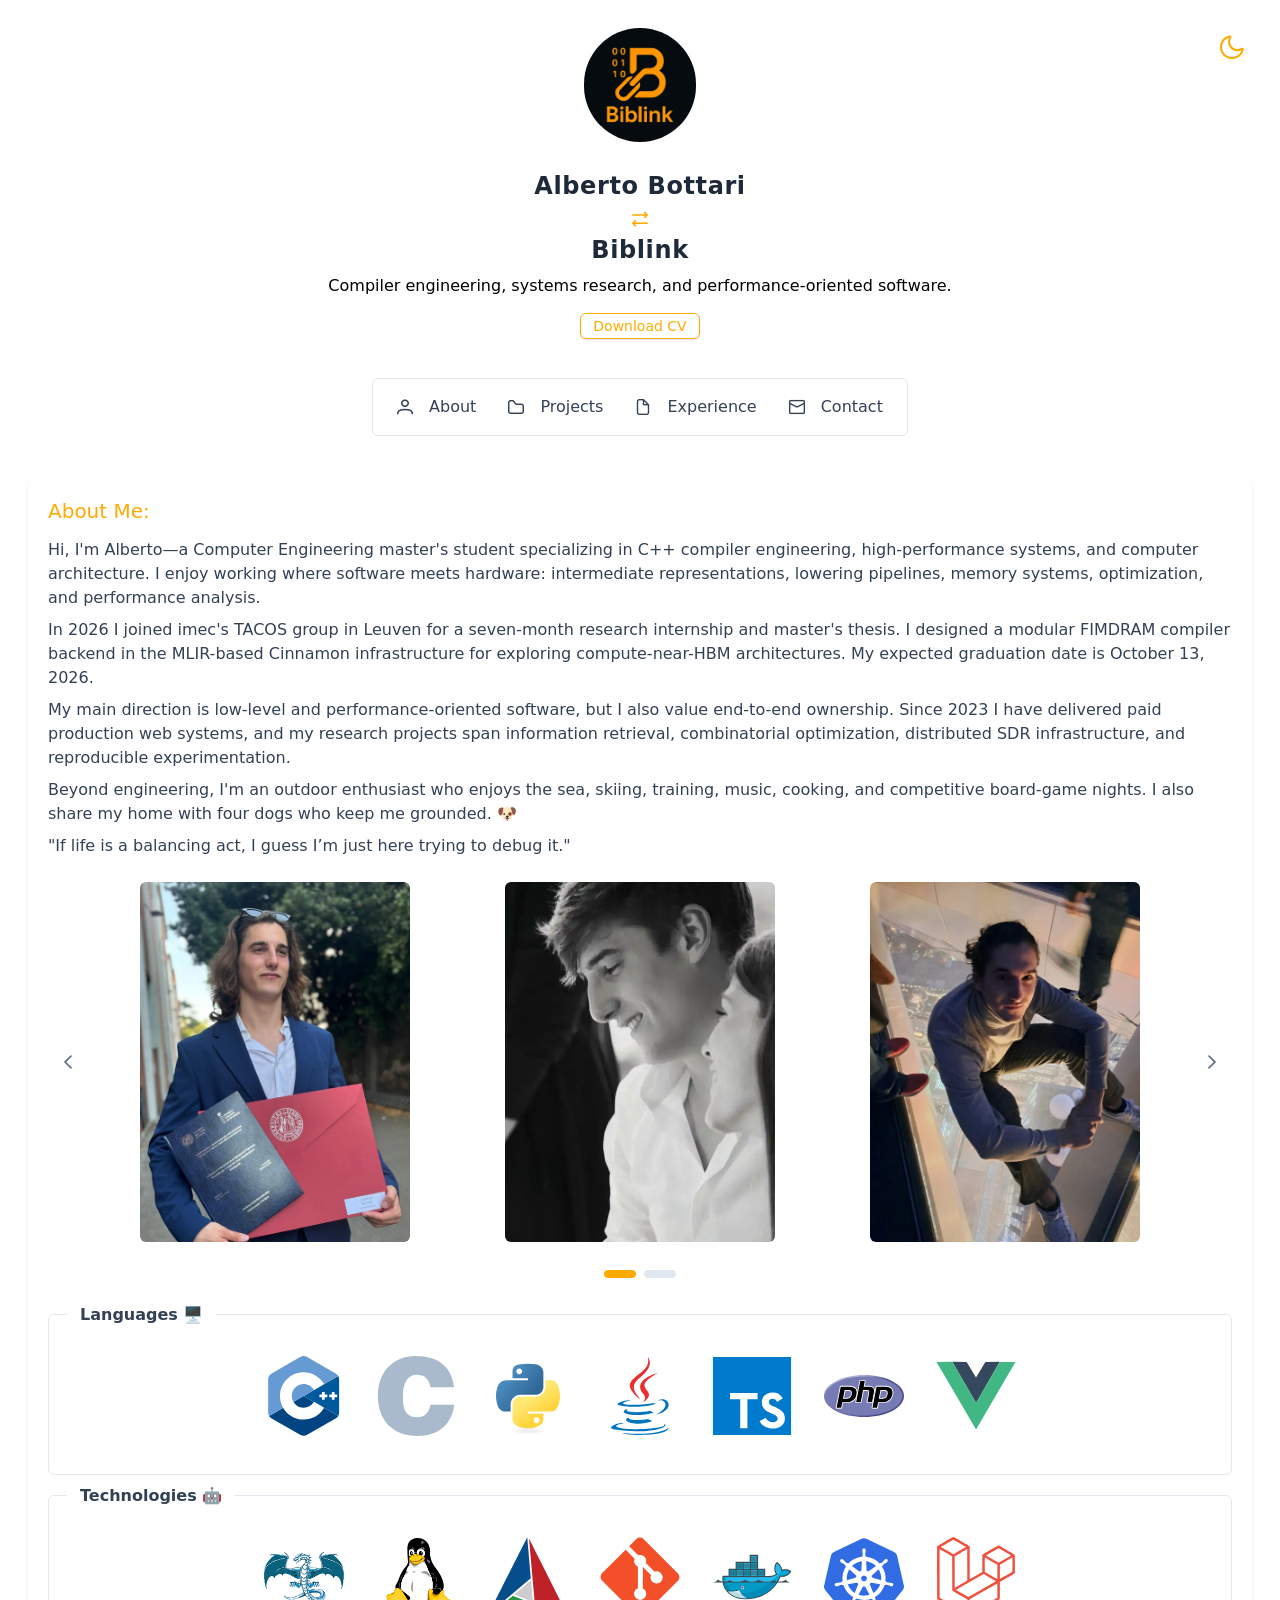
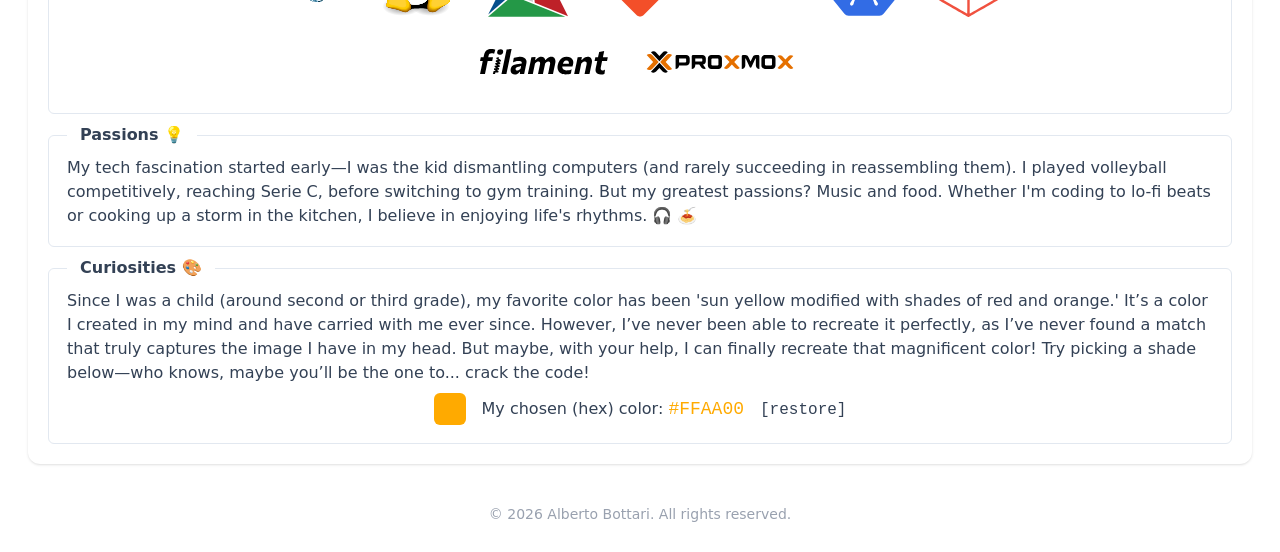
==== commit 477cca2f: "Add files via upload" ====
--- a/index.html
+++ b/index.html
@@ -5,8 +5,8 @@
     <meta name="viewport" content="width=device-width, initial-scale=1.0">
     <title>Alberto Bottari's Portfolio</title>
     <link rel="icon" type="image/png" href="/assets/briefcase-black-ClYechZN.png">
-  <script type="module" crossorigin src="/assets/index-JacabY4X.js"></script>
-  <link rel="stylesheet" crossorigin href="/assets/index-0Kqmm0UD.css">
+  <script type="module" crossorigin src="/assets/index-D19KkTj1.js"></script>
+  <link rel="stylesheet" crossorigin href="/assets/index-C0WP_Bnq.css">
 </head>
 <body>
 <div id="app"></div>
--- a/assets/index-C0WP_Bnq.css
+++ b/assets/index-C0WP_Bnq.css
@@ -0,0 +1 @@
+@layer properties{@supports (((-webkit-hyphens:none)) and (not (margin-trim:inline))) or ((-moz-orient:inline) and (not (color:rgb(from red r g b)))){*,:before,:after,::backdrop{--tw-rotate-x:initial;--tw-rotate-y:initial;--tw-rotate-z:initial;--tw-skew-x:initial;--tw-skew-y:initial;--tw-space-y-reverse:0;--tw-space-x-reverse:0;--tw-border-style:solid;--tw-font-weight:initial;--tw-tracking:initial;--tw-shadow:0 0 #0000;--tw-shadow-color:initial;--tw-shadow-alpha:100%;--tw-inset-shadow:0 0 #0000;--tw-inset-shadow-color:initial;--tw-inset-shadow-alpha:100%;--tw-ring-color:initial;--tw-ring-shadow:0 0 #0000;--tw-inset-ring-color:initial;--tw-inset-ring-shadow:0 0 #0000;--tw-ring-inset:initial;--tw-ring-offset-width:0px;--tw-ring-offset-color:#fff;--tw-ring-offset-shadow:0 0 #0000;--tw-duration:initial}}}@layer theme{:root,:host{--font-sans:ui-sans-serif,system-ui,sans-serif,"Apple Color Emoji","Segoe UI Emoji","Segoe UI Symbol","Noto Color Emoji";--font-mono:ui-monospace,SFMono-Regular,Menlo,Monaco,Consolas,"Liberation Mono","Courier New",monospace;--color-gray-200:oklch(92.8% .006 264.531);--color-gray-400:oklch(70.7% .022 261.325);--color-gray-800:oklch(27.8% .033 256.848);--color-stone-800:oklch(26.8% .007 34.298);--color-stone-900:oklch(21.6% .006 56.043);--color-white:#fff;--spacing:.25rem;--container-4xl:56rem;--container-7xl:80rem;--text-xs:.75rem;--text-xs--line-height:calc(1/.75);--text-sm:.875rem;--text-sm--line-height:calc(1.25/.875);--text-lg:1.125rem;--text-lg--line-height:calc(1.75/1.125);--text-xl:1.25rem;--text-xl--line-height:calc(1.75/1.25);--text-2xl:1.5rem;--text-2xl--line-height:calc(2/1.5);--font-weight-medium:500;--font-weight-bold:700;--tracking-wide:.025em;--radius-xs:.125rem;--radius-md:.375rem;--default-transition-duration:.15s;--default-transition-timing-function:cubic-bezier(.4,0,.2,1);--default-font-family:var(--font-sans);--default-mono-font-family:var(--font-mono);--color-favourite_yellow:#fa0}}@layer base{*,:after,:before,::backdrop{box-sizing:border-box;border:0 solid;margin:0;padding:0}::file-selector-button{box-sizing:border-box;border:0 solid;margin:0;padding:0}html,:host{-webkit-text-size-adjust:100%;tab-size:4;line-height:1.5;font-family:var(--default-font-family,ui-sans-serif,system-ui,sans-serif,"Apple Color Emoji","Segoe UI Emoji","Segoe UI Symbol","Noto Color Emoji");font-feature-settings:var(--default-font-feature-settings,normal);font-variation-settings:var(--default-font-variation-settings,normal);-webkit-tap-highlight-color:transparent}hr{height:0;color:inherit;border-top-width:1px}abbr:where([title]){-webkit-text-decoration:underline dotted;text-decoration:underline dotted}h1,h2,h3,h4,h5,h6{font-size:inherit;font-weight:inherit}a{color:inherit;-webkit-text-decoration:inherit;text-decoration:inherit}b,strong{font-weight:bolder}code,kbd,samp,pre{font-family:var(--default-mono-font-family,ui-monospace,SFMono-Regular,Menlo,Monaco,Consolas,"Liberation Mono","Courier New",monospace);font-feature-settings:var(--default-mono-font-feature-settings,normal);font-variation-settings:var(--default-mono-font-variation-settings,normal);font-size:1em}small{font-size:80%}sub,sup{vertical-align:baseline;font-size:75%;line-height:0;position:relative}sub{bottom:-.25em}sup{top:-.5em}table{text-indent:0;border-color:inherit;border-collapse:collapse}:-moz-focusring{outline:auto}progress{vertical-align:baseline}summary{display:list-item}ol,ul,menu{list-style:none}img,svg,video,canvas,audio,iframe,embed,object{vertical-align:middle;display:block}img,video{max-width:100%;height:auto}button,input,select,optgroup,textarea{font:inherit;font-feature-settings:inherit;font-variation-settings:inherit;letter-spacing:inherit;color:inherit;opacity:1;background-color:#0000;border-radius:0}::file-selector-button{font:inherit;font-feature-settings:inherit;font-variation-settings:inherit;letter-spacing:inherit;color:inherit;opacity:1;background-color:#0000;border-radius:0}:where(select:is([multiple],[size])) optgroup{font-weight:bolder}:where(select:is([multiple],[size])) optgroup option{padding-inline-start:20px}::file-selector-button{margin-inline-end:4px}::placeholder{opacity:1}@supports (not ((-webkit-appearance:-apple-pay-button))) or (contain-intrinsic-size:1px){::placeholder{color:currentColor}@supports (color:color-mix(in lab,red,red)){::placeholder{color:color-mix(in oklab,currentcolor 50%,transparent)}}}textarea{resize:vertical}::-webkit-search-decoration{-webkit-appearance:none}::-webkit-date-and-time-value{min-height:1lh;text-align:inherit}::-webkit-datetime-edit{display:inline-flex}::-webkit-datetime-edit-fields-wrapper{padding:0}::-webkit-datetime-edit{padding-block:0}::-webkit-datetime-edit-year-field{padding-block:0}::-webkit-datetime-edit-month-field{padding-block:0}::-webkit-datetime-edit-day-field{padding-block:0}::-webkit-datetime-edit-hour-field{padding-block:0}::-webkit-datetime-edit-minute-field{padding-block:0}::-webkit-datetime-edit-second-field{padding-block:0}::-webkit-datetime-edit-millisecond-field{padding-block:0}::-webkit-datetime-edit-meridiem-field{padding-block:0}::-webkit-calendar-picker-indicator{line-height:1}:-moz-ui-invalid{box-shadow:none}button,input:where([type=button],[type=reset],[type=submit]){appearance:button}::file-selector-button{appearance:button}::-webkit-inner-spin-button{height:auto}::-webkit-outer-spin-button{height:auto}[hidden]:where(:not([hidden=until-found])){display:none!important}}@layer components;@layer utilities{.sr-only{clip-path:inset(50%);white-space:nowrap;border-width:0;width:1px;height:1px;margin:-1px;padding:0;position:absolute;overflow:hidden}.absolute{position:absolute}.top-9{top:calc(var(--spacing)*9)}.right-9{right:calc(var(--spacing)*9)}.z-10{z-index:10}.m-0{margin:calc(var(--spacing)*0)}.m-3{margin:calc(var(--spacing)*3)}.m-4{margin:calc(var(--spacing)*4)}.m-auto{margin:auto}.mx-auto{margin-inline:auto}.my-auto{margin-block:auto}.mt-2{margin-top:calc(var(--spacing)*2)}.mt-4{margin-top:calc(var(--spacing)*4)}.mt-10{margin-top:calc(var(--spacing)*10)}.mr-2{margin-right:calc(var(--spacing)*2)}.mb-8{margin-bottom:calc(var(--spacing)*8)}.block{display:block}.flex{display:flex}.grid{display:grid}.hidden{display:none}.aspect-\[3\/4\]{aspect-ratio:3/4}.h-8{height:calc(var(--spacing)*8)}.h-20{height:calc(var(--spacing)*20)}.h-64{height:calc(var(--spacing)*64)}.h-full{height:100%}.max-h-90{max-height:calc(var(--spacing)*90)}.max-h-\[80vh\]{max-height:80vh}.max-h-full{max-height:100%}.w-8{width:calc(var(--spacing)*8)}.w-10{width:calc(var(--spacing)*10)}.w-20{width:calc(var(--spacing)*20)}.w-22{width:calc(var(--spacing)*22)}.w-fit{width:fit-content}.w-full{width:100%}.max-w-4xl{max-width:var(--container-4xl)}.max-w-7xl{max-width:var(--container-7xl)}.max-w-\[10rem\]{max-width:10rem}.max-w-\[90vw\]{max-width:90vw}.max-w-full{max-width:100%}.transform{transform:var(--tw-rotate-x,)var(--tw-rotate-y,)var(--tw-rotate-z,)var(--tw-skew-x,)var(--tw-skew-y,)}.cursor-not-allowed{cursor:not-allowed}.cursor-pointer{cursor:pointer}.cursor-zoom-in{cursor:zoom-in}.grid-cols-1{grid-template-columns:repeat(1,minmax(0,1fr))}.flex-col{flex-direction:column}.flex-row{flex-direction:row}.flex-wrap{flex-wrap:wrap}.place-content-center{place-content:center}.items-center{align-items:center}.justify-center{justify-content:center}.gap-2{gap:calc(var(--spacing)*2)}.gap-4{gap:calc(var(--spacing)*4)}.gap-8{gap:calc(var(--spacing)*8)}:where(.space-y-2>:not(:last-child)){--tw-space-y-reverse:0;margin-block-start:calc(calc(var(--spacing)*2)*var(--tw-space-y-reverse));margin-block-end:calc(calc(var(--spacing)*2)*calc(1 - var(--tw-space-y-reverse)))}:where(.space-y-10>:not(:last-child)){--tw-space-y-reverse:0;margin-block-start:calc(calc(var(--spacing)*10)*var(--tw-space-y-reverse));margin-block-end:calc(calc(var(--spacing)*10)*calc(1 - var(--tw-space-y-reverse)))}:where(.space-x-4>:not(:last-child)){--tw-space-x-reverse:0;margin-inline-start:calc(calc(var(--spacing)*4)*var(--tw-space-x-reverse));margin-inline-end:calc(calc(var(--spacing)*4)*calc(1 - var(--tw-space-x-reverse)))}.rounded{border-radius:.25rem}.rounded-full{border-radius:3.40282e38px}.rounded-md{border-radius:var(--radius-md)}.rounded-xs{border-radius:var(--radius-xs)}.border{border-style:var(--tw-border-style);border-width:1px}.bg-transparent{background-color:#0000}.bg-white{background-color:var(--color-white)}.bg-cover{background-size:cover}.bg-center{background-position:50%}.object-contain{object-fit:contain}.object-center{object-position:center}.p-1{padding:calc(var(--spacing)*1)}.p-2{padding:calc(var(--spacing)*2)}.px-2{padding-inline:calc(var(--spacing)*2)}.px-3{padding-inline:calc(var(--spacing)*3)}.px-4{padding-inline:calc(var(--spacing)*4)}.px-12{padding-inline:calc(var(--spacing)*12)}.py-1{padding-block:calc(var(--spacing)*1)}.py-2{padding-block:calc(var(--spacing)*2)}.py-6{padding-block:calc(var(--spacing)*6)}.pt-1{padding-top:calc(var(--spacing)*1)}.pt-4{padding-top:calc(var(--spacing)*4)}.pt-6{padding-top:calc(var(--spacing)*6)}.pt-8{padding-top:calc(var(--spacing)*8)}.pb-2{padding-bottom:calc(var(--spacing)*2)}.pb-4{padding-bottom:calc(var(--spacing)*4)}.pb-6{padding-bottom:calc(var(--spacing)*6)}.pb-10{padding-bottom:calc(var(--spacing)*10)}.pb-12{padding-bottom:calc(var(--spacing)*12)}.pl-2{padding-left:calc(var(--spacing)*2)}.pl-4{padding-left:calc(var(--spacing)*4)}.text-center{text-align:center}.font-mono{font-family:var(--font-mono)}.text-2xl{font-size:var(--text-2xl);line-height:var(--tw-leading,var(--text-2xl--line-height))}.text-lg{font-size:var(--text-lg);line-height:var(--tw-leading,var(--text-lg--line-height))}.text-sm{font-size:var(--text-sm);line-height:var(--tw-leading,var(--text-sm--line-height))}.text-xl{font-size:var(--text-xl);line-height:var(--tw-leading,var(--text-xl--line-height))}.text-xs{font-size:var(--text-xs);line-height:var(--tw-leading,var(--text-xs--line-height))}.font-bold{--tw-font-weight:var(--font-weight-bold);font-weight:var(--font-weight-bold)}.font-medium{--tw-font-weight:var(--font-weight-medium);font-weight:var(--font-weight-medium)}.tracking-wide{--tw-tracking:var(--tracking-wide);letter-spacing:var(--tracking-wide)}.text-favourite_yellow{color:var(--color-favourite_yellow)}.text-gray-400{color:var(--color-gray-400)}.text-gray-800{color:var(--color-gray-800)}.text-stone-900{color:var(--color-stone-900)}.text-white{color:var(--color-white)}.underline{text-decoration-line:underline}.shadow,.shadow-sm{--tw-shadow:0 1px 3px 0 var(--tw-shadow-color,#0000001a),0 1px 2px -1px var(--tw-shadow-color,#0000001a);box-shadow:var(--tw-inset-shadow),var(--tw-inset-ring-shadow),var(--tw-ring-offset-shadow),var(--tw-ring-shadow),var(--tw-shadow)}.transition{transition-property:color,background-color,border-color,outline-color,text-decoration-color,fill,stroke,--tw-gradient-from,--tw-gradient-via,--tw-gradient-to,opacity,box-shadow,transform,translate,scale,rotate,filter,-webkit-backdrop-filter,backdrop-filter,display,content-visibility,overlay,pointer-events;transition-timing-function:var(--tw-ease,var(--default-transition-timing-function));transition-duration:var(--tw-duration,var(--default-transition-duration))}.duration-300{--tw-duration:.3s;transition-duration:.3s}@media(hover:hover){.hover\:text-stone-800:hover{color:var(--color-stone-800)}.hover\:underline:hover{text-decoration-line:underline}.hover\:underline-offset-3:hover{text-underline-offset:3px}}@media(prefers-reduced-motion:reduce){.motion-reduce\:transition-none{transition-property:none}}@media not all and (min-width:40rem){.max-sm\:w-full{width:100%}.max-sm\:justify-center{justify-content:center}.max-sm\:text-center{text-align:center}}@media(min-width:400px){.min-\[400px\]\:px-16{padding-inline:calc(var(--spacing)*16)}}@media(min-width:500px){.min-\[500px\]\:px-30{padding-inline:calc(var(--spacing)*30)}}@media(min-width:40rem){.sm\:block{display:block}.sm\:hidden{display:none}.sm\:w-25{width:calc(var(--spacing)*25)}.sm\:w-fit{width:fit-content}.sm\:p-2{padding:calc(var(--spacing)*2)}.sm\:p-4{padding:calc(var(--spacing)*4)}.sm\:px-0{padding-inline:calc(var(--spacing)*0)}.sm\:py-0{padding-block:calc(var(--spacing)*0)}}@media(min-width:48rem){.md\:w-31{width:calc(var(--spacing)*31)}.md\:grid-cols-2{grid-template-columns:repeat(2,minmax(0,1fr))}.md\:flex-row{flex-direction:row}.md\:p-7{padding:calc(var(--spacing)*7)}}@media(min-width:64rem){.lg\:fixed{position:fixed}.lg\:w-28{width:calc(var(--spacing)*28)}}.dark\:block:where(.dark,.dark *){display:block}.dark\:hidden:where(.dark,.dark *){display:none}.dark\:text-\[\#ffa434\]:where(.dark,.dark *){color:#ffa434}.dark\:text-gray-200:where(.dark,.dark *){color:var(--color-gray-200)}}#app{height:100%}.headerless-panel{--p-panel-header-padding:0;--p-panel-content-padding:.25rem;--p-panel-footer-padding:0}.custom-icon{font-size:5rem}.custom-carousel{--p-carousel-indicator-active-background:var(--color-favourite_yellow)}.CVButton{color:#fff;border-radius:6px;padding:4px 12px;font-size:14px;text-decoration:none;position:absolute;top:8px;right:8px;box-shadow:2px 2px 5px #fff}@property --tw-rotate-x{syntax:"*";inherits:false}@property --tw-rotate-y{syntax:"*";inherits:false}@property --tw-rotate-z{syntax:"*";inherits:false}@property --tw-skew-x{syntax:"*";inherits:false}@property --tw-skew-y{syntax:"*";inherits:false}@property --tw-space-y-reverse{syntax:"*";inherits:false;initial-value:0}@property --tw-space-x-reverse{syntax:"*";inherits:false;initial-value:0}@property --tw-border-style{syntax:"*";inherits:false;initial-value:solid}@property --tw-font-weight{syntax:"*";inherits:false}@property --tw-tracking{syntax:"*";inherits:false}@property --tw-shadow{syntax:"*";inherits:false;initial-value:0 0 #0000}@property --tw-shadow-color{syntax:"*";inherits:false}@property --tw-shadow-alpha{syntax:"<percentage>";inherits:false;initial-value:100%}@property --tw-inset-shadow{syntax:"*";inherits:false;initial-value:0 0 #0000}@property --tw-inset-shadow-color{syntax:"*";inherits:false}@property --tw-inset-shadow-alpha{syntax:"<percentage>";inherits:false;initial-value:100%}@property --tw-ring-color{syntax:"*";inherits:false}@property --tw-ring-shadow{syntax:"*";inherits:false;initial-value:0 0 #0000}@property --tw-inset-ring-color{syntax:"*";inherits:false}@property --tw-inset-ring-shadow{syntax:"*";inherits:false;initial-value:0 0 #0000}@property --tw-ring-inset{syntax:"*";inherits:false}@property --tw-ring-offset-width{syntax:"<length>";inherits:false;initial-value:0}@property --tw-ring-offset-color{syntax:"*";inherits:false;initial-value:#fff}@property --tw-ring-offset-shadow{syntax:"*";inherits:false;initial-value:0 0 #0000}@property --tw-duration{syntax:"*";inherits:false}@font-face{font-family:primeicons;font-display:block;src:url(/assets/primeicons-DMOk5skT.eot);src:url(/assets/primeicons-DMOk5skT.eot?#iefix) format("embedded-opentype"),url(/assets/primeicons-C6QP2o4f.woff2) format("woff2"),url(/assets/primeicons-WjwUDZjB.woff) format("woff"),url(/assets/primeicons-MpK4pl85.ttf) format("truetype"),url(/assets/primeicons-Dr5RGzOO.svg?#primeicons) format("svg");font-weight:400;font-style:normal}.pi{font-family:primeicons;speak:none;font-style:normal;font-weight:400;font-variant:normal;text-transform:none;line-height:1;display:inline-block;-webkit-font-smoothing:antialiased;-moz-osx-font-smoothing:grayscale}.pi:before{--webkit-backface-visibility:hidden;backface-visibility:hidden}.pi-fw{width:1.28571429em;text-align:center}.pi-spin{-webkit-animation:fa-spin 2s infinite linear;animation:fa-spin 2s infinite linear}@media(prefers-reduced-motion:reduce){.pi-spin{-webkit-animation-delay:-1ms;animation-delay:-1ms;-webkit-animation-duration:1ms;animation-duration:1ms;-webkit-animation-iteration-count:1;animation-iteration-count:1;-webkit-transition-delay:0s;transition-delay:0s;-webkit-transition-duration:0s;transition-duration:0s}}@-webkit-keyframes fa-spin{0%{-webkit-transform:rotate(0deg);transform:rotate(0)}to{-webkit-transform:rotate(359deg);transform:rotate(359deg)}}@keyframes fa-spin{0%{-webkit-transform:rotate(0deg);transform:rotate(0)}to{-webkit-transform:rotate(359deg);transform:rotate(359deg)}}.pi-folder-plus:before{content:""}.pi-receipt:before{content:""}.pi-asterisk:before{content:""}.pi-face-smile:before{content:""}.pi-pinterest:before{content:""}.pi-expand:before{content:""}.pi-pen-to-square:before{content:""}.pi-wave-pulse:before{content:""}.pi-turkish-lira:before{content:""}.pi-spinner-dotted:before{content:""}.pi-crown:before{content:""}.pi-pause-circle:before{content:""}.pi-warehouse:before{content:""}.pi-objects-column:before{content:""}.pi-clipboard:before{content:""}.pi-play-circle:before{content:""}.pi-venus:before{content:""}.pi-cart-minus:before{content:""}.pi-file-plus:before{content:""}.pi-microchip:before{content:""}.pi-twitch:before{content:""}.pi-building-columns:before{content:""}.pi-file-check:before{content:""}.pi-microchip-ai:before{content:""}.pi-trophy:before{content:""}.pi-barcode:before{content:""}.pi-file-arrow-up:before{content:""}.pi-mars:before{content:""}.pi-tiktok:before{content:""}.pi-arrow-up-right-and-arrow-down-left-from-center:before{content:""}.pi-ethereum:before{content:""}.pi-list-check:before{content:""}.pi-thumbtack:before{content:""}.pi-arrow-down-left-and-arrow-up-right-to-center:before{content:""}.pi-equals:before{content:""}.pi-lightbulb:before{content:""}.pi-star-half:before{content:""}.pi-address-book:before{content:""}.pi-chart-scatter:before{content:""}.pi-indian-rupee:before{content:""}.pi-star-half-fill:before{content:""}.pi-cart-arrow-down:before{content:""}.pi-calendar-clock:before{content:""}.pi-sort-up-fill:before{content:""}.pi-sparkles:before{content:""}.pi-bullseye:before{content:""}.pi-sort-down-fill:before{content:""}.pi-graduation-cap:before{content:""}.pi-hammer:before{content:""}.pi-bell-slash:before{content:""}.pi-gauge:before{content:""}.pi-shop:before{content:""}.pi-headphones:before{content:""}.pi-eraser:before{content:""}.pi-stopwatch:before{content:""}.pi-verified:before{content:""}.pi-delete-left:before{content:""}.pi-hourglass:before{content:""}.pi-truck:before{content:""}.pi-wrench:before{content:""}.pi-microphone:before{content:""}.pi-megaphone:before{content:""}.pi-arrow-right-arrow-left:before{content:""}.pi-bitcoin:before{content:""}.pi-file-edit:before{content:""}.pi-language:before{content:""}.pi-file-export:before{content:""}.pi-file-import:before{content:""}.pi-file-word:before{content:""}.pi-gift:before{content:""}.pi-cart-plus:before{content:""}.pi-thumbs-down-fill:before{content:""}.pi-thumbs-up-fill:before{content:""}.pi-arrows-alt:before{content:""}.pi-calculator:before{content:""}.pi-sort-alt-slash:before{content:""}.pi-arrows-h:before{content:""}.pi-arrows-v:before{content:""}.pi-pound:before{content:""}.pi-prime:before{content:""}.pi-chart-pie:before{content:""}.pi-reddit:before{content:""}.pi-code:before{content:""}.pi-sync:before{content:""}.pi-shopping-bag:before{content:""}.pi-server:before{content:""}.pi-database:before{content:""}.pi-hashtag:before{content:""}.pi-bookmark-fill:before{content:""}.pi-filter-fill:before{content:""}.pi-heart-fill:before{content:""}.pi-flag-fill:before{content:""}.pi-circle:before{content:""}.pi-circle-fill:before{content:""}.pi-bolt:before{content:""}.pi-history:before{content:""}.pi-box:before{content:""}.pi-at:before{content:""}.pi-arrow-up-right:before{content:""}.pi-arrow-up-left:before{content:""}.pi-arrow-down-left:before{content:""}.pi-arrow-down-right:before{content:""}.pi-telegram:before{content:""}.pi-stop-circle:before{content:""}.pi-stop:before{content:""}.pi-whatsapp:before{content:""}.pi-building:before{content:""}.pi-qrcode:before{content:""}.pi-car:before{content:""}.pi-instagram:before{content:""}.pi-linkedin:before{content:""}.pi-send:before{content:""}.pi-slack:before{content:""}.pi-sun:before{content:""}.pi-moon:before{content:""}.pi-vimeo:before{content:""}.pi-youtube:before{content:""}.pi-flag:before{content:""}.pi-wallet:before{content:""}.pi-map:before{content:""}.pi-link:before{content:""}.pi-credit-card:before{content:""}.pi-discord:before{content:""}.pi-percentage:before{content:""}.pi-euro:before{content:""}.pi-book:before{content:""}.pi-shield:before{content:""}.pi-paypal:before{content:""}.pi-amazon:before{content:""}.pi-phone:before{content:""}.pi-filter-slash:before{content:""}.pi-facebook:before{content:""}.pi-github:before{content:""}.pi-twitter:before{content:""}.pi-step-backward-alt:before{content:""}.pi-step-forward-alt:before{content:""}.pi-forward:before{content:""}.pi-backward:before{content:""}.pi-fast-backward:before{content:""}.pi-fast-forward:before{content:""}.pi-pause:before{content:""}.pi-play:before{content:""}.pi-compass:before{content:""}.pi-id-card:before{content:""}.pi-ticket:before{content:""}.pi-file-o:before{content:""}.pi-reply:before{content:""}.pi-directions-alt:before{content:""}.pi-directions:before{content:""}.pi-thumbs-up:before{content:""}.pi-thumbs-down:before{content:""}.pi-sort-numeric-down-alt:before{content:""}.pi-sort-numeric-up-alt:before{content:""}.pi-sort-alpha-down-alt:before{content:""}.pi-sort-alpha-up-alt:before{content:""}.pi-sort-numeric-down:before{content:""}.pi-sort-numeric-up:before{content:""}.pi-sort-alpha-down:before{content:""}.pi-sort-alpha-up:before{content:""}.pi-sort-alt:before{content:""}.pi-sort-amount-up:before{content:""}.pi-sort-amount-down:before{content:""}.pi-sort-amount-down-alt:before{content:""}.pi-sort-amount-up-alt:before{content:""}.pi-palette:before{content:""}.pi-undo:before{content:""}.pi-desktop:before{content:""}.pi-sliders-v:before{content:""}.pi-sliders-h:before{content:""}.pi-search-plus:before{content:""}.pi-search-minus:before{content:""}.pi-file-excel:before{content:""}.pi-file-pdf:before{content:""}.pi-check-square:before{content:""}.pi-chart-line:before{content:""}.pi-user-edit:before{content:""}.pi-exclamation-circle:before{content:""}.pi-android:before{content:""}.pi-google:before{content:""}.pi-apple:before{content:""}.pi-microsoft:before{content:""}.pi-heart:before{content:""}.pi-mobile:before{content:""}.pi-tablet:before{content:""}.pi-key:before{content:""}.pi-shopping-cart:before{content:""}.pi-comments:before{content:""}.pi-comment:before{content:""}.pi-briefcase:before{content:""}.pi-bell:before{content:""}.pi-paperclip:before{content:""}.pi-share-alt:before{content:""}.pi-envelope:before{content:""}.pi-volume-down:before{content:""}.pi-volume-up:before{content:""}.pi-volume-off:before{content:""}.pi-eject:before{content:""}.pi-money-bill:before{content:""}.pi-images:before{content:""}.pi-image:before{content:""}.pi-sign-in:before{content:""}.pi-sign-out:before{content:""}.pi-wifi:before{content:""}.pi-sitemap:before{content:""}.pi-chart-bar:before{content:""}.pi-camera:before{content:""}.pi-dollar:before{content:""}.pi-lock-open:before{content:""}.pi-table:before{content:""}.pi-map-marker:before{content:""}.pi-list:before{content:""}.pi-eye-slash:before{content:""}.pi-eye:before{content:""}.pi-folder-open:before{content:""}.pi-folder:before{content:""}.pi-video:before{content:""}.pi-inbox:before{content:""}.pi-lock:before{content:""}.pi-unlock:before{content:""}.pi-tags:before{content:""}.pi-tag:before{content:""}.pi-power-off:before{content:""}.pi-save:before{content:""}.pi-question-circle:before{content:""}.pi-question:before{content:""}.pi-copy:before{content:""}.pi-file:before{content:""}.pi-clone:before{content:""}.pi-calendar-times:before{content:""}.pi-calendar-minus:before{content:""}.pi-calendar-plus:before{content:""}.pi-ellipsis-v:before{content:""}.pi-ellipsis-h:before{content:""}.pi-bookmark:before{content:""}.pi-globe:before{content:""}.pi-replay:before{content:""}.pi-filter:before{content:""}.pi-print:before{content:""}.pi-align-right:before{content:""}.pi-align-left:before{content:""}.pi-align-center:before{content:""}.pi-align-justify:before{content:""}.pi-cog:before{content:""}.pi-cloud-download:before{content:""}.pi-cloud-upload:before{content:""}.pi-cloud:before{content:""}.pi-pencil:before{content:""}.pi-users:before{content:""}.pi-clock:before{content:""}.pi-user-minus:before{content:""}.pi-user-plus:before{content:""}.pi-trash:before{content:""}.pi-external-link:before{content:""}.pi-window-maximize:before{content:""}.pi-window-minimize:before{content:""}.pi-refresh:before{content:""}.pi-user:before{content:""}.pi-exclamation-triangle:before{content:""}.pi-calendar:before{content:""}.pi-chevron-circle-left:before{content:""}.pi-chevron-circle-down:before{content:""}.pi-chevron-circle-right:before{content:""}.pi-chevron-circle-up:before{content:""}.pi-angle-double-down:before{content:""}.pi-angle-double-left:before{content:""}.pi-angle-double-right:before{content:""}.pi-angle-double-up:before{content:""}.pi-angle-down:before{content:""}.pi-angle-left:before{content:""}.pi-angle-right:before{content:""}.pi-angle-up:before{content:""}.pi-upload:before{content:""}.pi-download:before{content:""}.pi-ban:before{content:""}.pi-star-fill:before{content:""}.pi-star:before{content:""}.pi-chevron-left:before{content:""}.pi-chevron-right:before{content:""}.pi-chevron-down:before{content:""}.pi-chevron-up:before{content:""}.pi-caret-left:before{content:""}.pi-caret-right:before{content:""}.pi-caret-down:before{content:""}.pi-caret-up:before{content:""}.pi-search:before{content:""}.pi-check:before{content:""}.pi-check-circle:before{content:""}.pi-times:before{content:""}.pi-times-circle:before{content:""}.pi-plus:before{content:""}.pi-plus-circle:before{content:""}.pi-minus:before{content:""}.pi-minus-circle:before{content:""}.pi-circle-on:before{content:""}.pi-circle-off:before{content:""}.pi-sort-down:before{content:""}.pi-sort-up:before{content:""}.pi-sort:before{content:""}.pi-step-backward:before{content:""}.pi-step-forward:before{content:""}.pi-th-large:before{content:""}.pi-arrow-down:before{content:""}.pi-arrow-left:before{content:""}.pi-arrow-right:before{content:""}.pi-arrow-up:before{content:""}.pi-bars:before{content:""}.pi-arrow-circle-down:before{content:""}.pi-arrow-circle-left:before{content:""}.pi-arrow-circle-right:before{content:""}.pi-arrow-circle-up:before{content:""}.pi-info:before{content:""}.pi-info-circle:before{content:""}.pi-home:before{content:""}.pi-spinner:before{content:""}@font-face{font-family:Inter Variable;font-style:normal;font-display:swap;font-weight:100 900;src:url(/assets/inter-cyrillic-ext-wght-normal-BOeWTOD4.woff2) format("woff2-variations");unicode-range:U+0460-052F,U+1C80-1C8A,U+20B4,U+2DE0-2DFF,U+A640-A69F,U+FE2E-FE2F}@font-face{font-family:Inter Variable;font-style:normal;font-display:swap;font-weight:100 900;src:url(/assets/inter-cyrillic-wght-normal-DqGufNeO.woff2) format("woff2-variations");unicode-range:U+0301,U+0400-045F,U+0490-0491,U+04B0-04B1,U+2116}@font-face{font-family:Inter Variable;font-style:normal;font-display:swap;font-weight:100 900;src:url(/assets/inter-greek-ext-wght-normal-DlzME5K_.woff2) format("woff2-variations");unicode-range:U+1F00-1FFF}@font-face{font-family:Inter Variable;font-style:normal;font-display:swap;font-weight:100 900;src:url(/assets/inter-greek-wght-normal-CkhJZR-_.woff2) format("woff2-variations");unicode-range:U+0370-0377,U+037A-037F,U+0384-038A,U+038C,U+038E-03A1,U+03A3-03FF}@font-face{font-family:Inter Variable;font-style:normal;font-display:swap;font-weight:100 900;src:url(/assets/inter-vietnamese-wght-normal-CBcvBZtf.woff2) format("woff2-variations");unicode-range:U+0102-0103,U+0110-0111,U+0128-0129,U+0168-0169,U+01A0-01A1,U+01AF-01B0,U+0300-0301,U+0303-0304,U+0308-0309,U+0323,U+0329,U+1EA0-1EF9,U+20AB}@font-face{font-family:Inter Variable;font-style:normal;font-display:swap;font-weight:100 900;src:url(/assets/inter-latin-ext-wght-normal-DO1Apj_S.woff2) format("woff2-variations");unicode-range:U+0100-02BA,U+02BD-02C5,U+02C7-02CC,U+02CE-02D7,U+02DD-02FF,U+0304,U+0308,U+0329,U+1D00-1DBF,U+1E00-1E9F,U+1EF2-1EFF,U+2020,U+20A0-20AB,U+20AD-20C0,U+2113,U+2C60-2C7F,U+A720-A7FF}@font-face{font-family:Inter Variable;font-style:normal;font-display:swap;font-weight:100 900;src:url(/assets/inter-latin-wght-normal-Dx4kXJAl.woff2) format("woff2-variations");unicode-range:U+0000-00FF,U+0131,U+0152-0153,U+02BB-02BC,U+02C6,U+02DA,U+02DC,U+0304,U+0308,U+0329,U+2000-206F,U+20AC,U+2122,U+2191,U+2193,U+2212,U+2215,U+FEFF,U+FFFD}
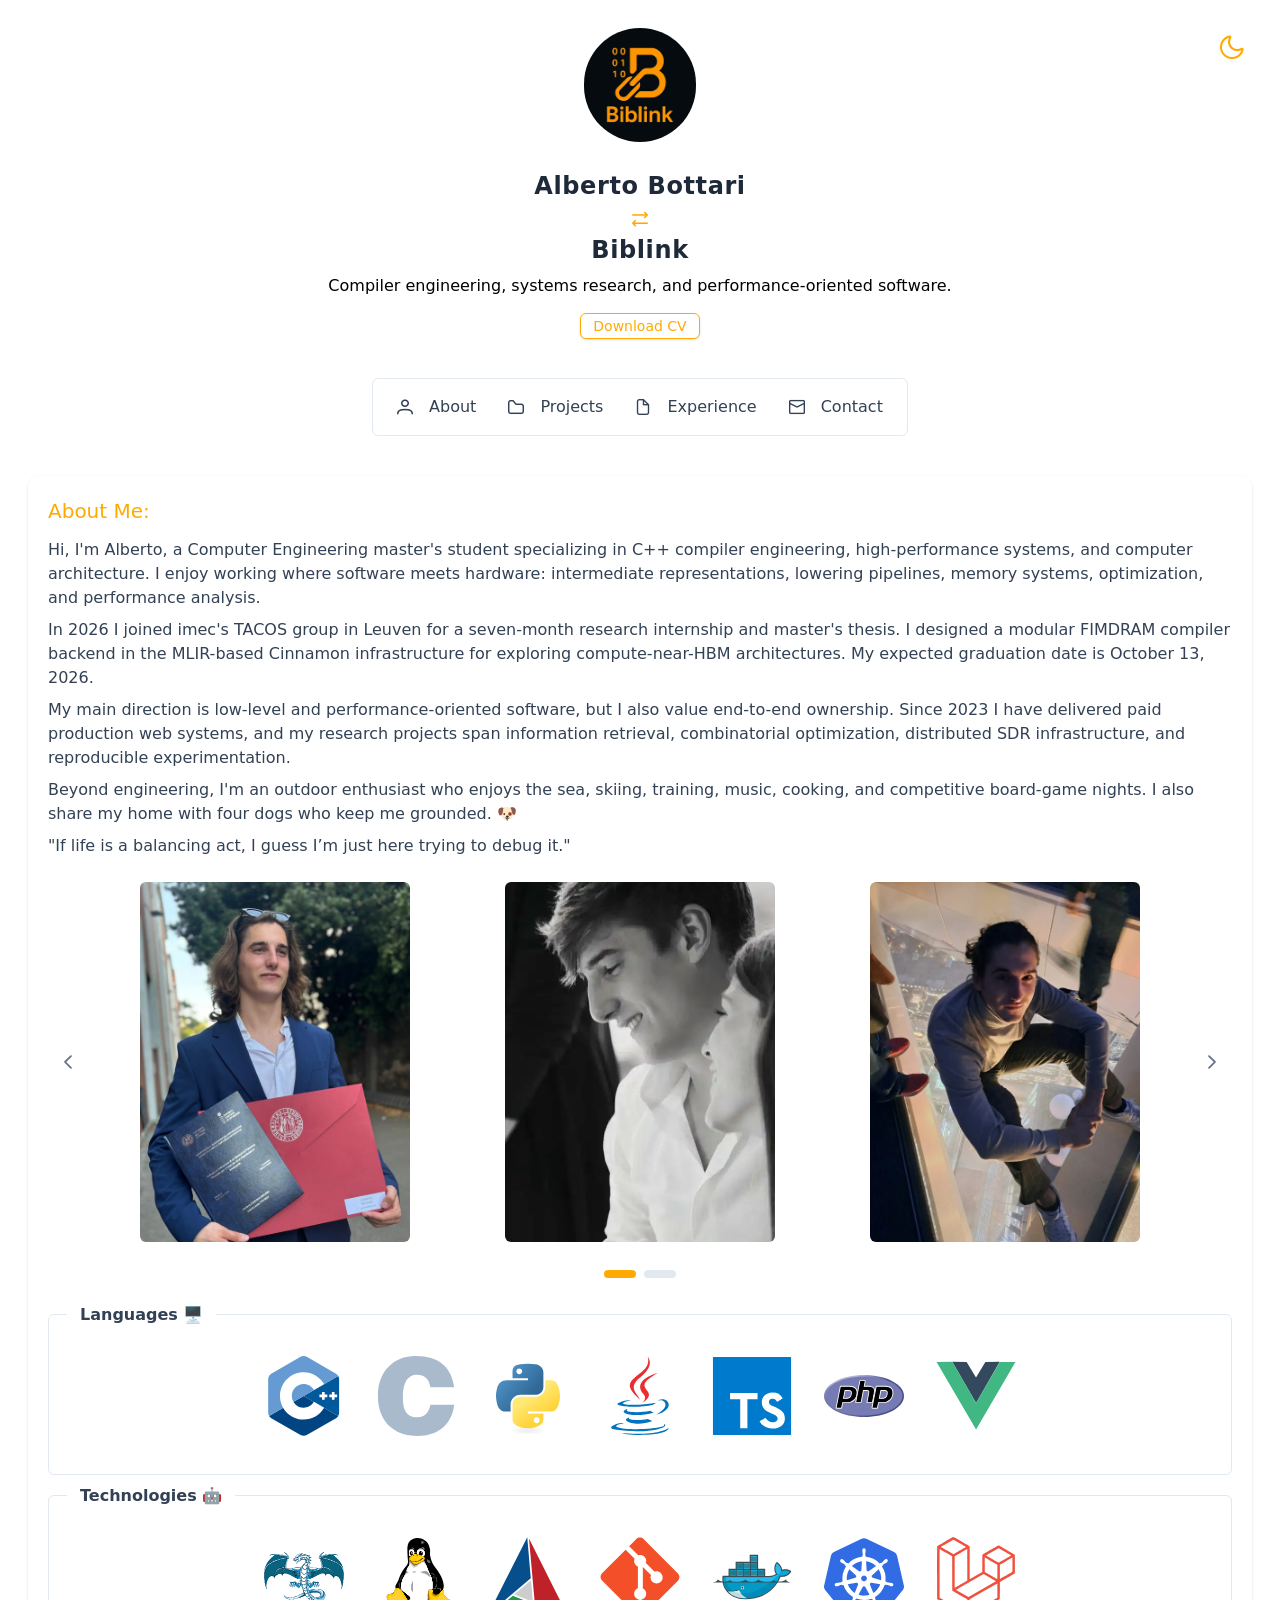
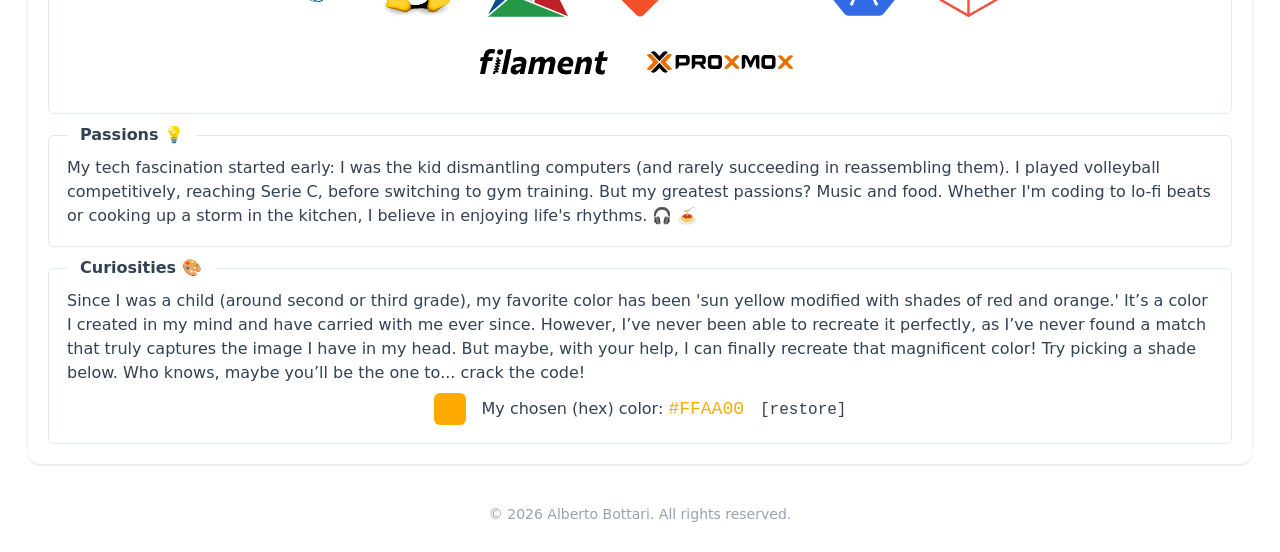
==== commit 29733627: "Add files via upload" ====
--- a/index.html
+++ b/index.html
@@ -5,7 +5,7 @@
     <meta name="viewport" content="width=device-width, initial-scale=1.0">
     <title>Alberto Bottari's Portfolio</title>
     <link rel="icon" type="image/png" href="/assets/briefcase-black-ClYechZN.png">
-  <script type="module" crossorigin src="/assets/index-D19KkTj1.js"></script>
+  <script type="module" crossorigin src="/assets/index-DewcV3VE.js"></script>
   <link rel="stylesheet" crossorigin href="/assets/index-C0WP_Bnq.css">
 </head>
 <body>
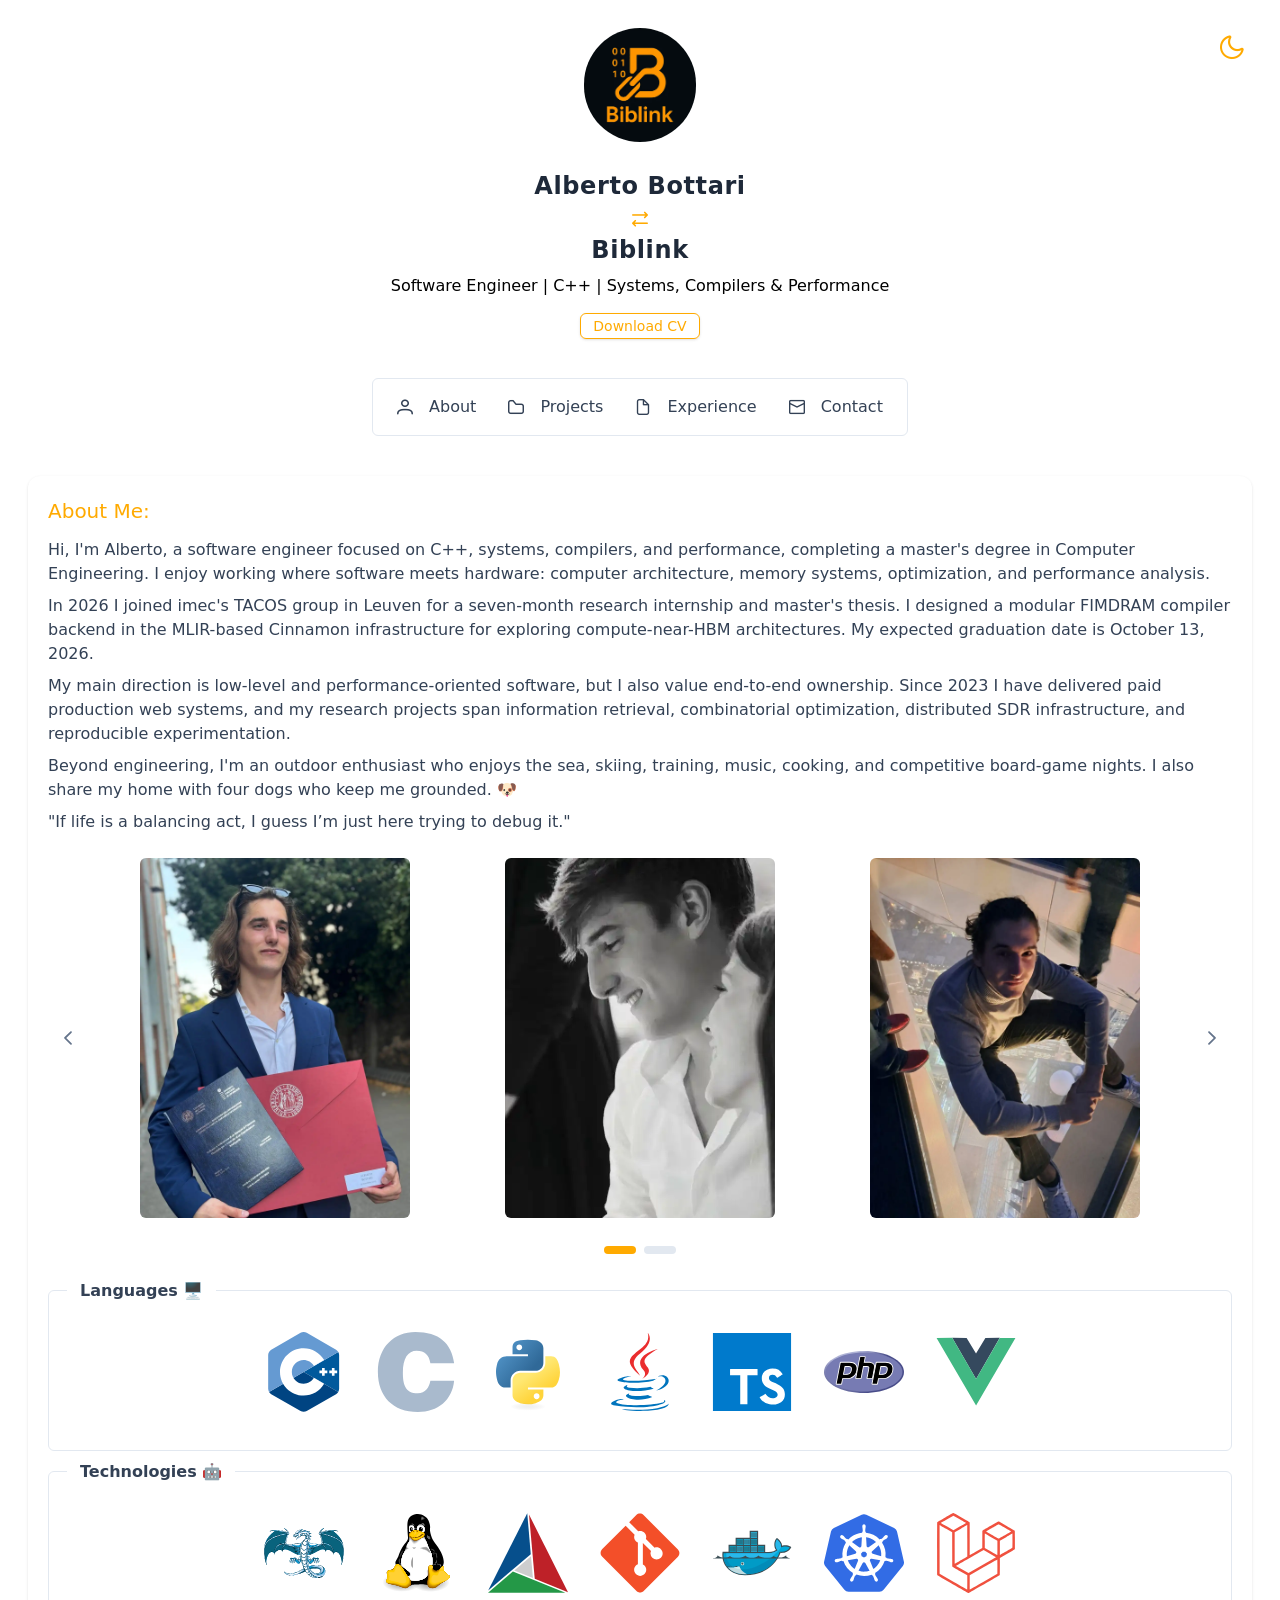
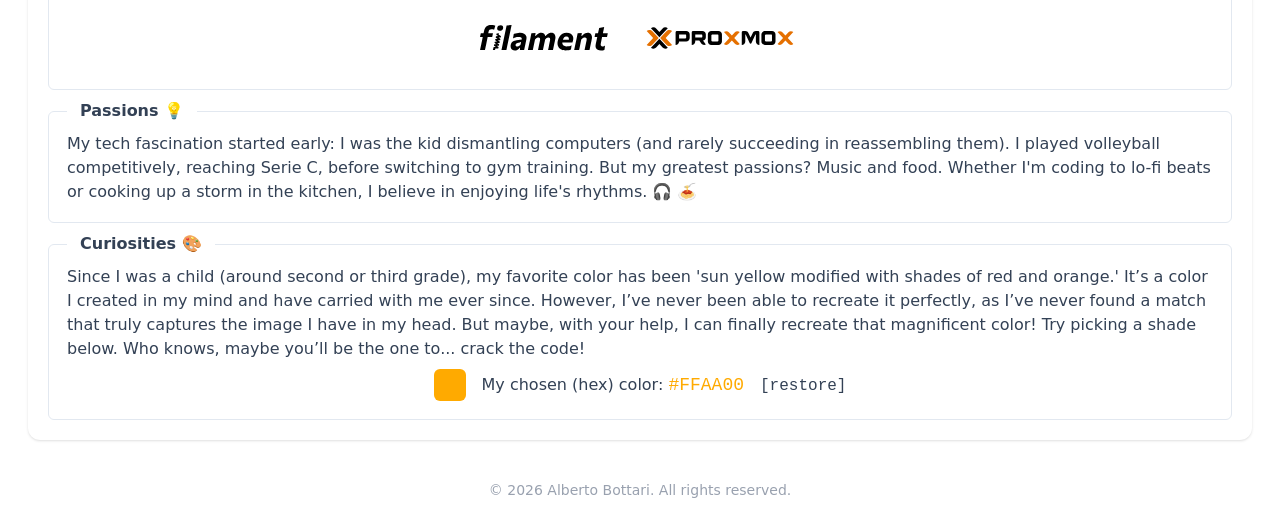
==== commit 99b7575d: "feat: updated cv and files" ====
--- a/index.html
+++ b/index.html
@@ -5,7 +5,7 @@
     <meta name="viewport" content="width=device-width, initial-scale=1.0">
     <title>Alberto Bottari's Portfolio</title>
     <link rel="icon" type="image/png" href="/assets/briefcase-black-ClYechZN.png">
-  <script type="module" crossorigin src="/assets/index-DewcV3VE.js"></script>
+  <script type="module" crossorigin src="/assets/index-DW0qO9k3.js"></script>
   <link rel="stylesheet" crossorigin href="/assets/index-C0WP_Bnq.css">
 </head>
 <body>
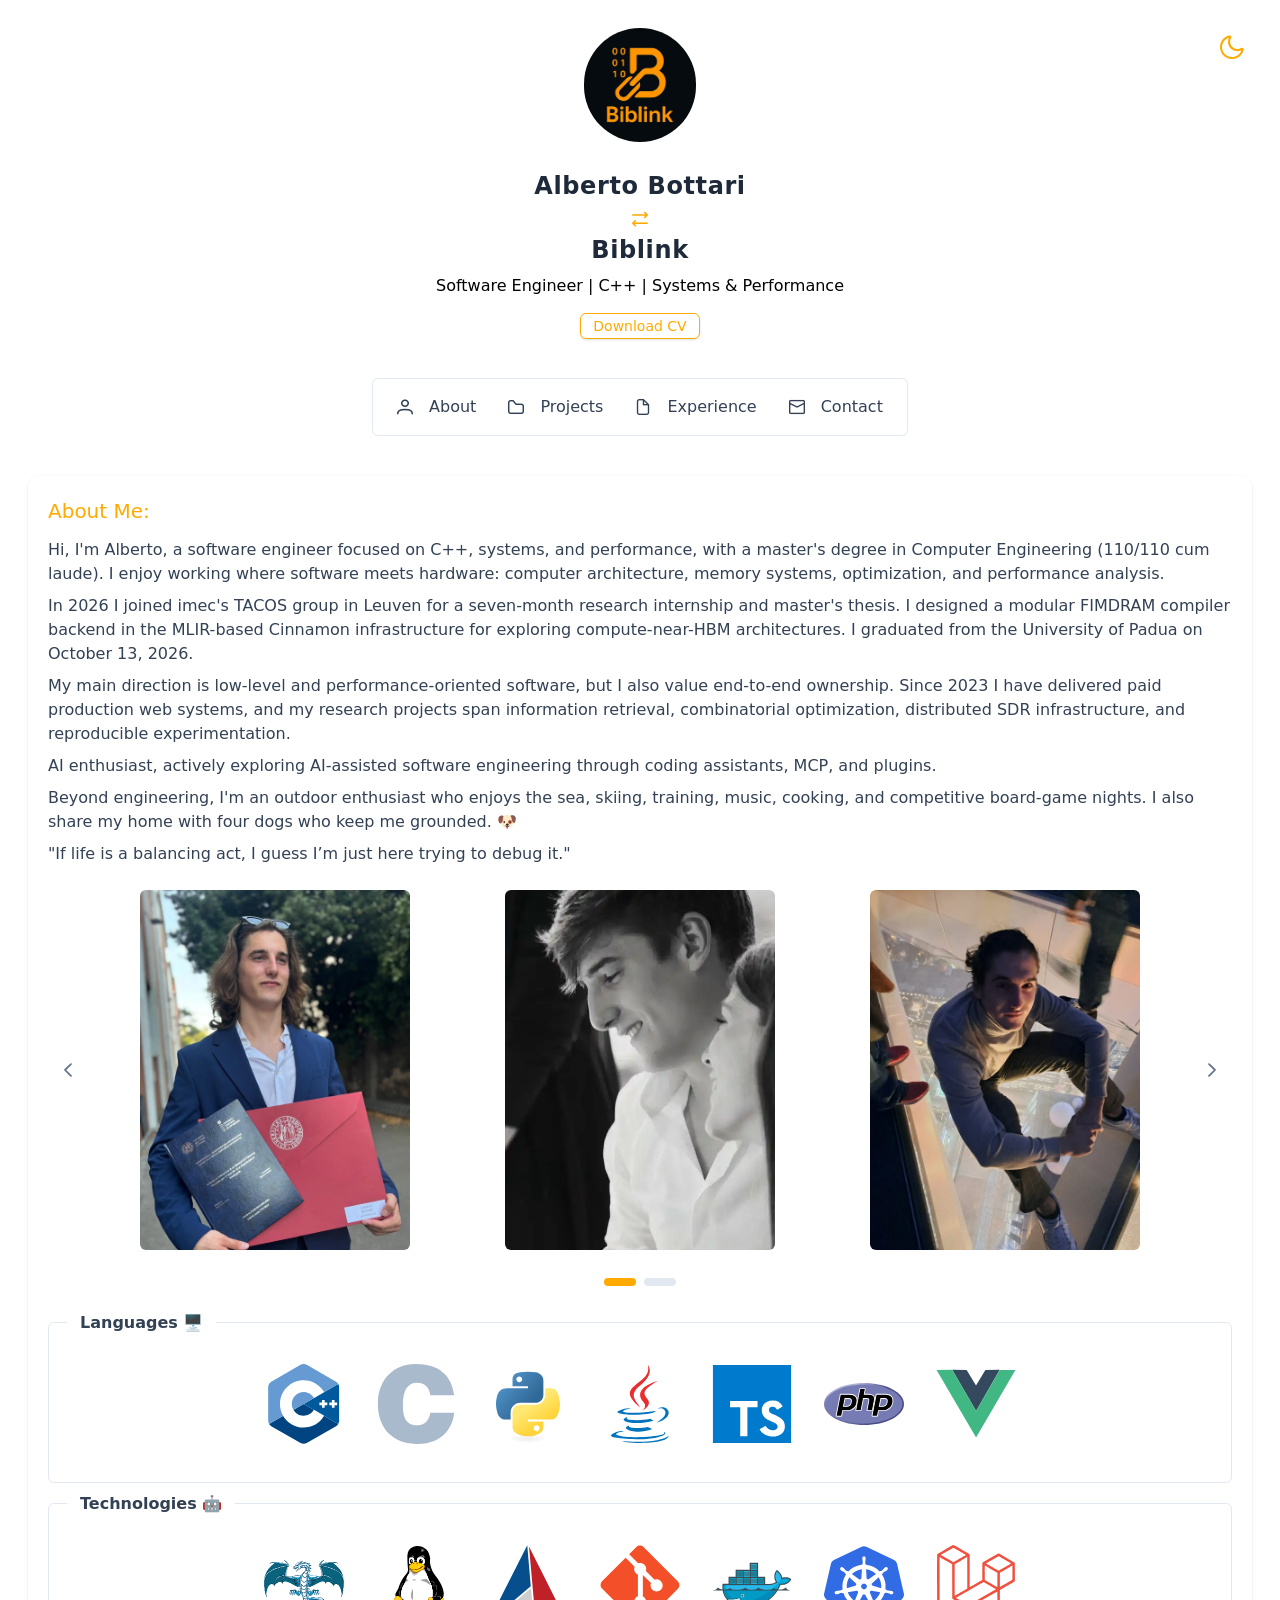
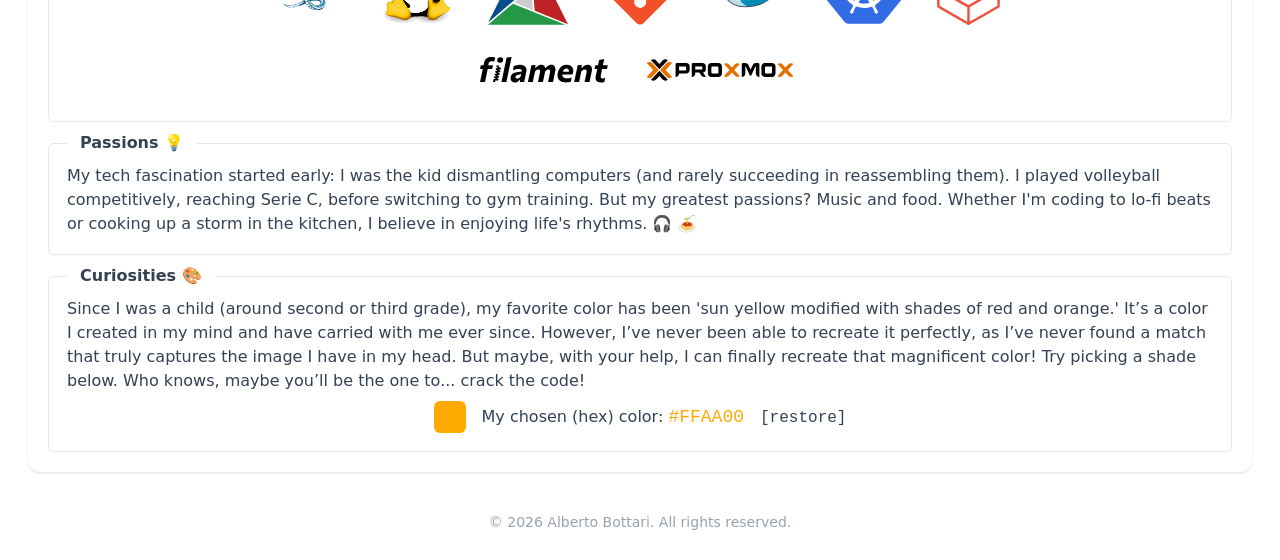
==== commit 3ac92d8d: "feat: graduation" ====
--- a/index.html
+++ b/index.html
@@ -5,7 +5,7 @@
     <meta name="viewport" content="width=device-width, initial-scale=1.0">
     <title>Alberto Bottari's Portfolio</title>
     <link rel="icon" type="image/png" href="/assets/briefcase-black-ClYechZN.png">
-  <script type="module" crossorigin src="/assets/index-DW0qO9k3.js"></script>
+  <script type="module" crossorigin src="/assets/index-Bl0Hgbg9.js"></script>
   <link rel="stylesheet" crossorigin href="/assets/index-C0WP_Bnq.css">
 </head>
 <body>
